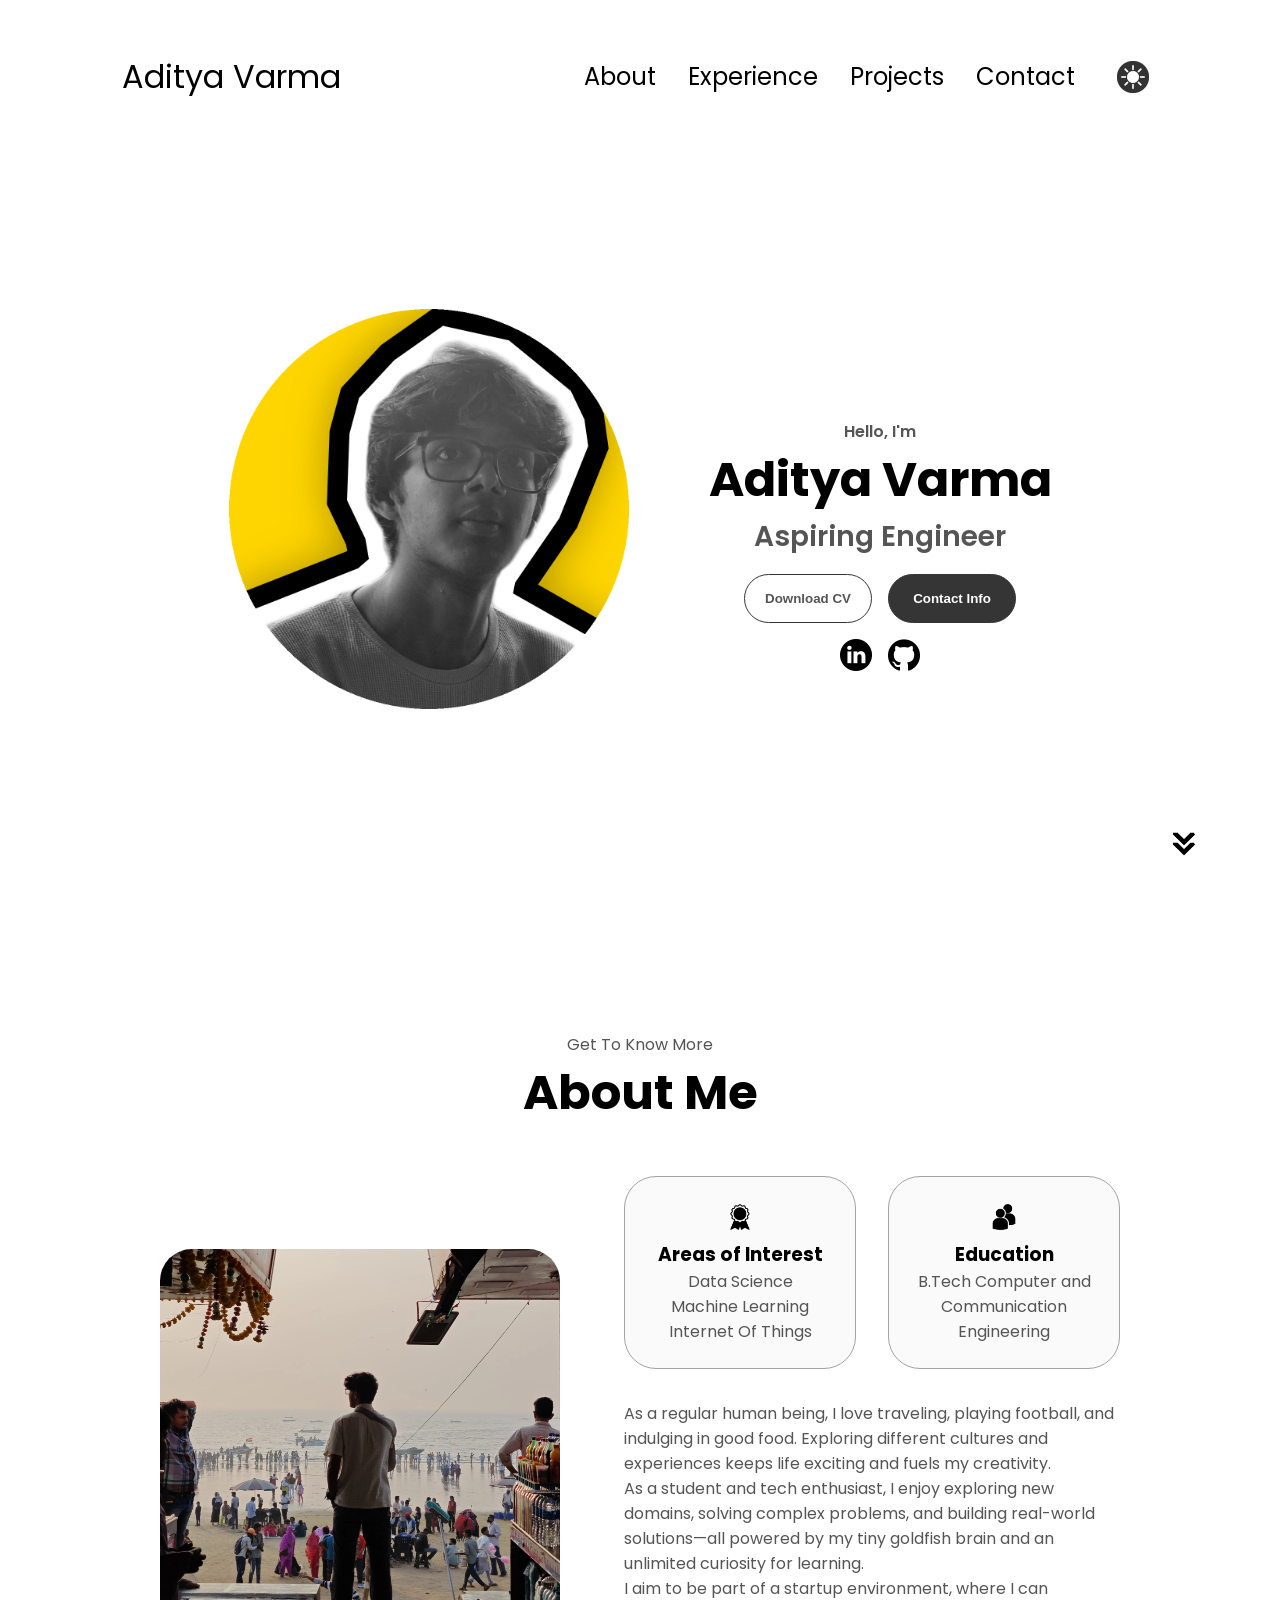
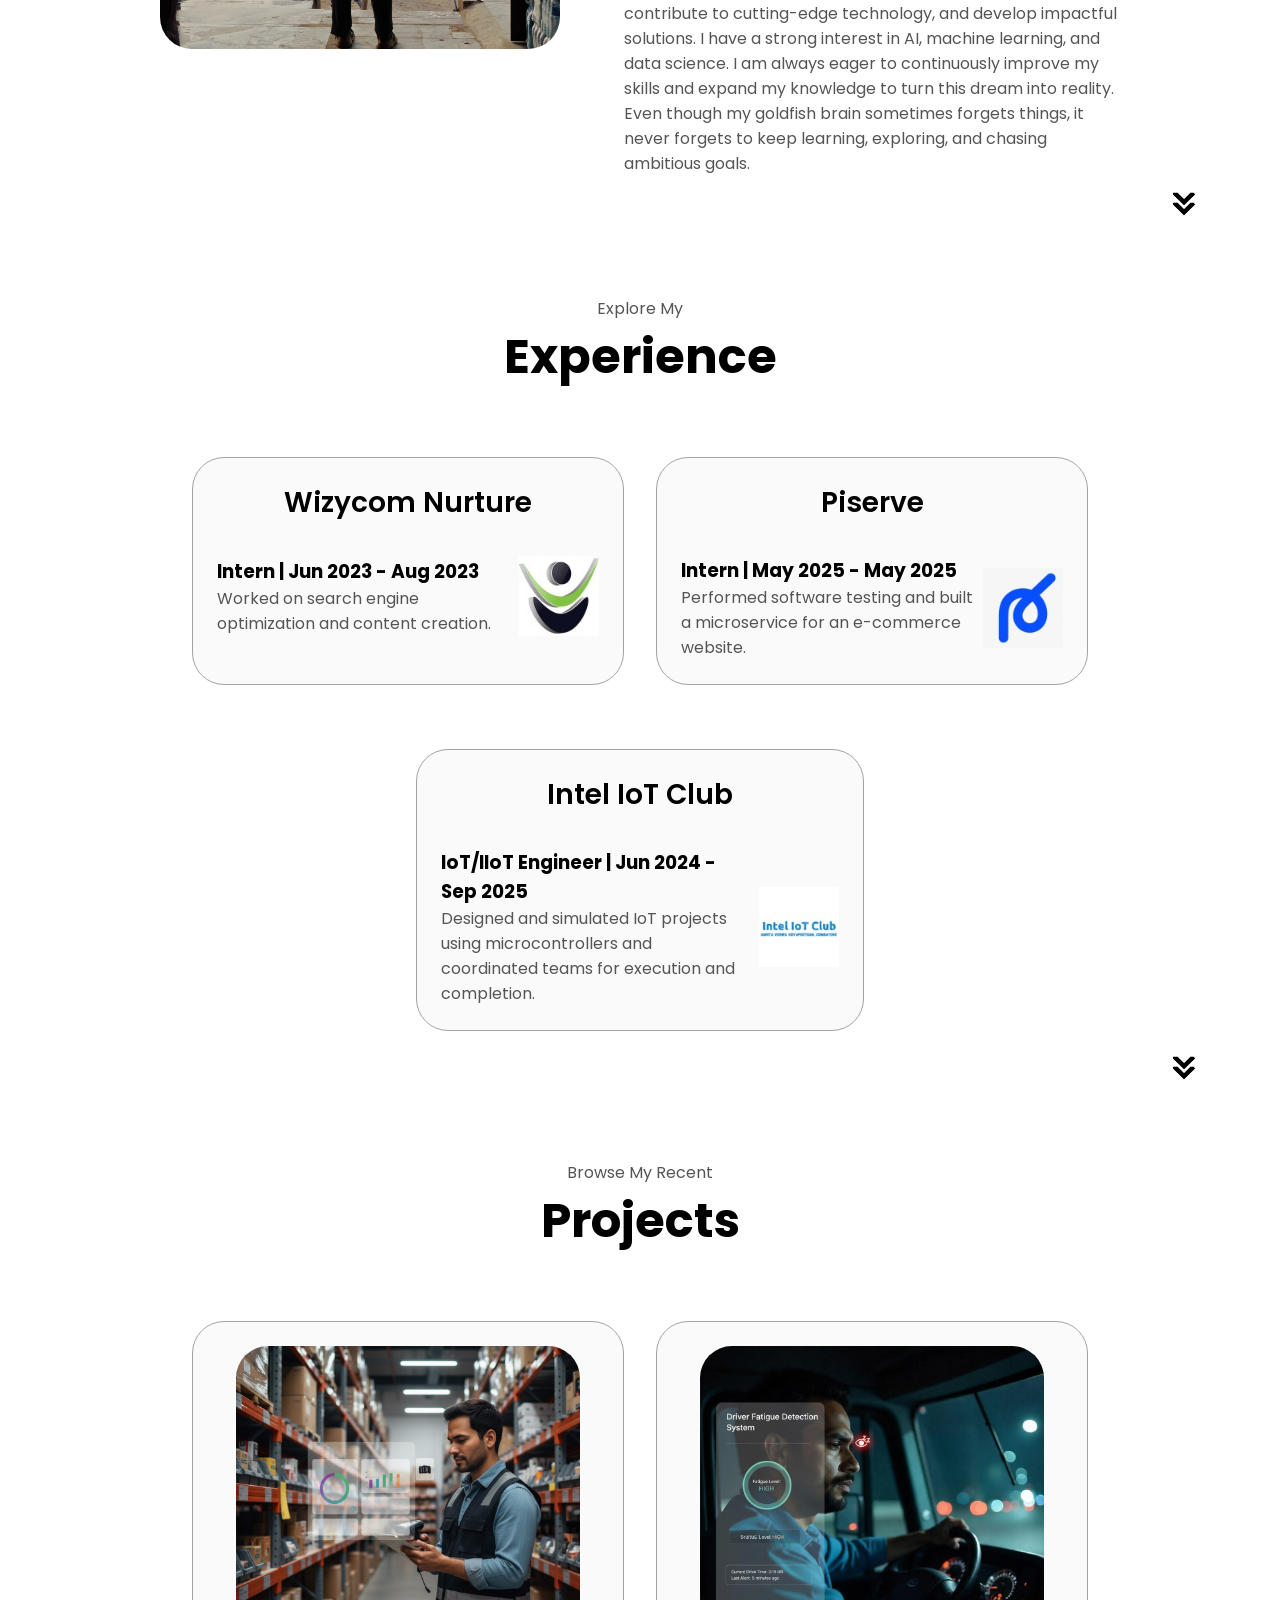
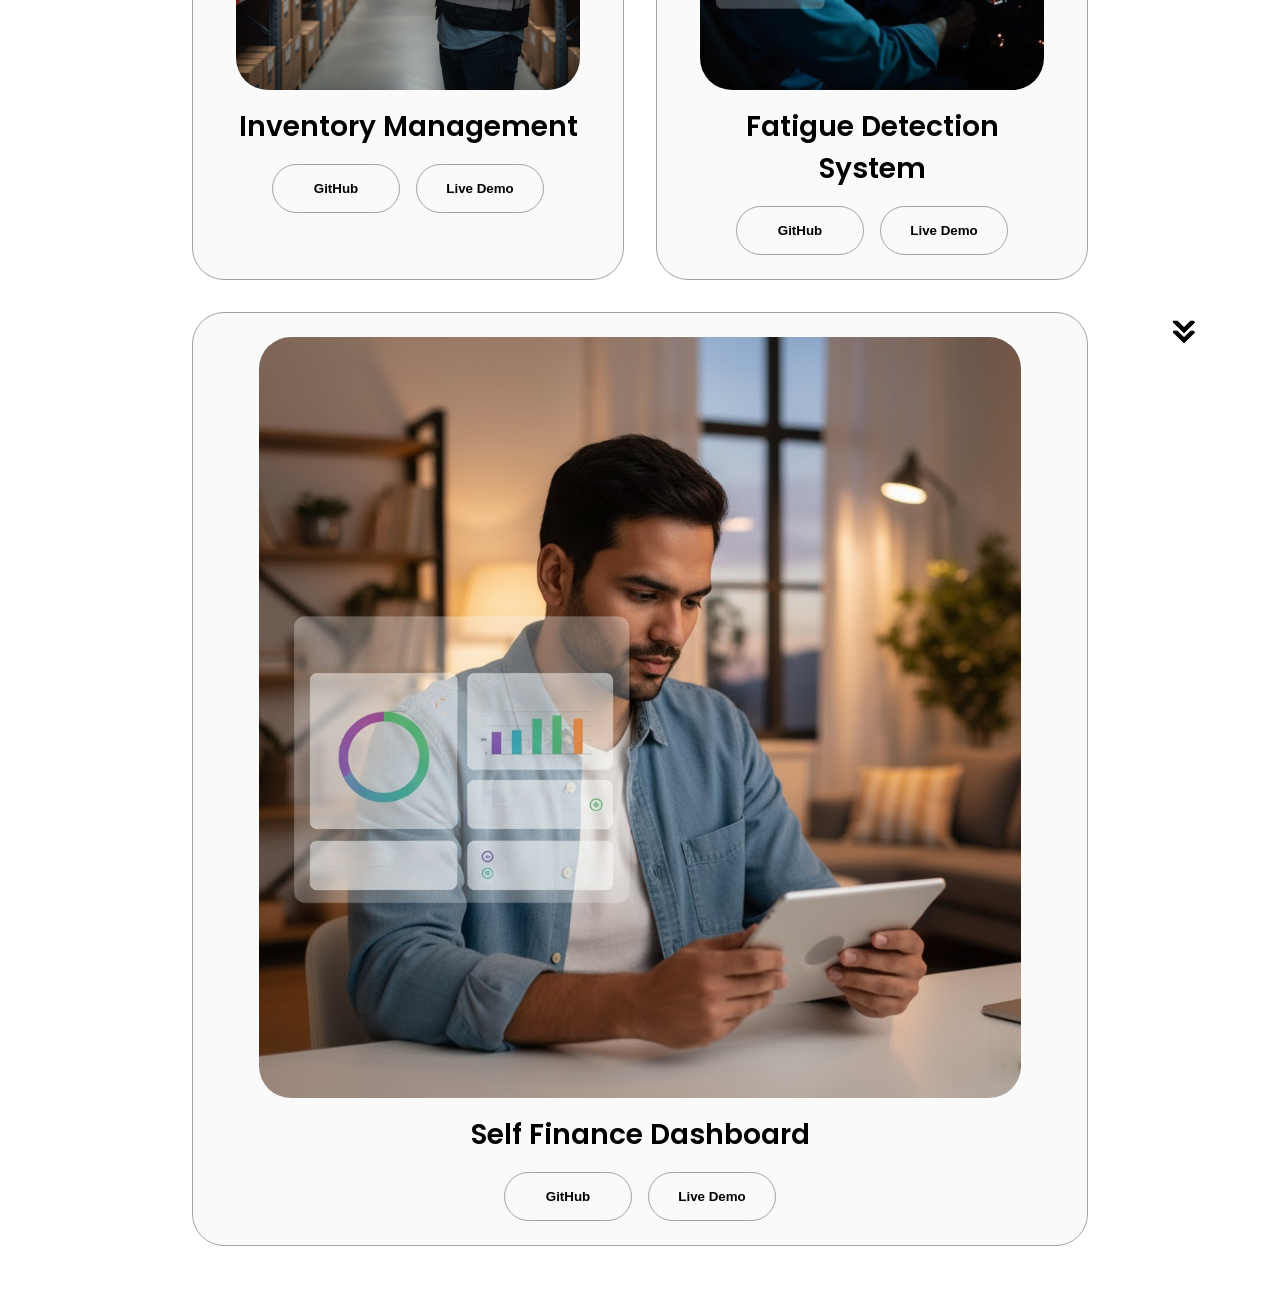
==== index.html @ 3d272b8d "update" ====
<!DOCTYPE html>
<html lang="en">
<head>
    <meta charset="UTF-8">
    <meta name="viewport" content="width=device-width, initial-scale=1.0">
    <title>Aditya Varma - Portfolio</title>  
    <link rel="stylesheet" href="style.css" />
    <link rel="stylesheet" href="mediaqueries.css" />
    <link rel="icon" type="image/png" href="./assets/icon_final_1.png">
</head>
<body>
    <nav id="desktop-nav">
        <div class="logo">Aditya Varma</div>
        <div>
            <ul class="nav-links">
                <li><a href="#about">About</a></li>
                <li><a href="#experience">Experience</a></li>
                <li><a href="#projects">Projects</a></li>
                <li><a href="#contact">Contact</a></li>
                <li><img id="modeToggle" class="icon color-icon" src="./assets/theme_light.png" src-light="./assets/theme_light.png" src-dark="./assets/theme_dark.png" alt="Color theme icon"></li>
            </ul>
        </div>
    </nav>
    <nav id="hamburger-nav">
        <div class="logo">Aditya Varma</div>
        <div class="hamburger-menu">
            <div class="hamburger-icon" onclick="toggleMenu()">
                <span></span>
                <span></span>
                <span></span>
            </div>
            <div class="menu-links">
                <li><a href="#about" onclick="toggleMenu()">About</a></li>
                <li><a href="#experience" onclick="toggleMenu()">Experience</a></li>
                <li><a href="#projects" onclick="toggleMenu()">Projects</a></li>
                <li><a href="#contact" onclick="toggleMenu()">Contact</a></li>
                <li><img id="modeToggle2" class="icon color-icon" src="./assets/theme_light.png" src-light="./assets/theme_light.png" src-dark="./assets/theme_dark.png" alt="Color theme icon"></li>
            </div>
        </div>
    </nav>
    <section id="profile">
        <div class="section__pic-container">
            <img src="./assets/profile-pic-1.png" alt="Aditya Varma profile picture">
        </div>
        <div class="section__text">
            <p class="section_text_p1">Hello, I'm</p>
            <h1 class="title">Aditya Varma</h1>
            <p class="section_text_p2">Aspiring Engineer</p>
            <div class="btn-container">
                <button class="btn btn-color-2" onclick="window.open('./assets/Aditya_Varma_Resume.pdf')">Download CV</button>
                <button class="btn btn-color-1" onclick="location.href='./#contact'">Contact Info</button>
            </div>
            <div id="socials-container">
                <img src="./assets/linkedin.png" src-light="./assets/linkedin_light.png" src-dark="./assets/linkedin_dark.png" alt="My LinkedIn Profile" class="icon linkedin-icon" onclick="location.href='https://www.linkedin.com/in/aditya-varma-52a6b7271/'">
                <img src="./assets/github.png" src-light="./assets/github_light.png" src-dark="./assets/github_dark.png" alt="My GitHub Profile" class="icon github-icon" onclick="location.href='https://github.com/justvarma'">
            </div>
        </div>
        <img src="./assets/arrow.png" src-light="./assets/arrow_light.png" src-dark="./assets/arrow_dark.png" alt="Arrow icon" class="icon arrow" onclick="location.href='./#about'">
    </section>
    <section id="about">
        <p class="section_text_p1">Get To Know More</p>
        <h1 class="title">About Me</h1>
        <div class="section-container">
            <div class="section__pic-container">
                <img src="./assets/about-pic-1.jpg" alt="Profile picture" class="about-pic">
            </div>
            <div class="about-details-container">
                <div class="about-containers">
                    <div class="details-container">
                        <img src="./assets/experience.png" src-light="./assets/experience_light.png" src-dark="./assets/experience_dark.png" alt="Experience icon" class="icon">
                        <h3>Areas of Interest</h3>
                        <p>Data Science<br />Machine Learning<br />Internet Of Things</p>
                    </div>
                    <div class="details-container">
                        <img src="./assets/education.png"  src-light="./assets/education_light.png" src-dark="./assets/education_dark.png" alt="Education icon" class="icon">
                        <h3>Education</h3>
                        <p>B.Tech Computer and <br />Communication Engineering</p>
                    </div>
                </div>
                <div class="text-container">
                    <p>As a regular human being, I love traveling, playing football, and indulging in good food. Exploring different cultures and experiences keeps life exciting and fuels my creativity. <br />

                        As a student and tech enthusiast, I enjoy exploring new domains, solving complex problems, and building real-world solutions—all powered by my tiny goldfish brain and an unlimited curiosity for learning.  <br />
                        
                        I aim to be part of a startup environment, where I can contribute to cutting-edge technology, and develop impactful solutions. I have a strong interest in AI, machine learning, and data science. I am always eager to continuously improve my skills and expand my knowledge to turn this dream into reality. <br />
                        
                        Even though my goldfish brain sometimes forgets things, it never forgets to keep learning, exploring, and chasing ambitious goals.</p>
                </div>
            </div>
        </div>
        <img src="./assets/arrow.png" src-light="./assets/arrow_light.png" src-dark="./assets/arrow_dark.png" alt="Arrow icon" class="icon arrow" onclick="location.href='./#experience'">
    </section>
    <section id="experience">
    <p class="section_text_p1">Explore My</p>
    <h1 class="title">Experience</h1>

        <div class="experience-details-container">
        <div class="about-containers" style="display: flex; justify-content: space-between; gap: 2rem; flex-wrap: wrap;">

            <!-- LEFT: Wizycom Nurture -->
            <div class="details-container" style="width: 45%; min-width: 300px;">
                <h2 class="experience-sub-title">Wizycom Nurture</h2>
                <div class="article-container">
                    <article style="display: flex; justify-content: space-between; align-items: center;">
                        <div>
                            <h3>Intern | Jun 2023 - Aug 2023</h3>
                            <p>Worked on search engine optimization and content creation.</p>
                        </div>
                        <img src="./assets/Wizycom_Nurture_logo.png" alt="Wizycom Logo" style="width: 80px; height: 80px;">
                    </article>
                </div>
            </div>

            <!-- RIGHT: Piserve -->
            <div class="details-container" style="width: 45%; min-width: 300px;">
                <h2 class="experience-sub-title">Piserve</h2>
                <div class="article-container">
                    <article style="display: flex; justify-content: space-between; align-items: center;">
                        <div>
                            <h3>Intern | May 2025 - May 2025</h3>
                            <p>Performed software testing and built a microservice for an e-commerce website.</p>
                        </div>
                        <img src="./assets/Piserve_logo.png" alt="Piserve Logo" style="width: 80px; height: 80px;">
                    </article>
                </div>
            </div>

        </div>

            <!-- CENTER BELOW: Intel IoT Club -->
            <div class="about-containers" style="width: 50%; min-width: 320px; margin: 2rem auto 0;">
            <div class="details-container">
                <h2 class="experience-sub-title">Intel IoT Club</h2>
                <div class="article-container">
                    <article style="display: flex; justify-content: space-between; align-items: center;">
                        <div>
                            <h3>IoT/IIoT Engineer | Jun 2024 - Sep 2025</h3>
                            <p>Designed and simulated IoT projects using microcontrollers and coordinated teams for execution and completion.</p>
                        </div>
                        <img src="./assets/intel_iot_club_logo.png" alt="Intel IoT Club Logo" style="width: 80px; height: 80px;">
                    </article>
                </div>
            </div>
        </div>    
        <img src="./assets/arrow.png" src-light="./assets/arrow_light.png" src-dark="./assets/arrow_dark.png" alt="Arrow icon" class="icon arrow" onclick="location.href='./#projects'">
    </section>
    <section id="projects">
        <p class="section_text_p1">Browse My Recent</p>
        <h1 class="title">Projects</h1>
        <div class="experience-details-container">
            <div class="about-containers">
                <div class="details-container color-container">
                <div class="article-container">
                    <img src="./assets/project-1.jpeg" alt="Project 1" class="project-img">
                </div>
                <h2 class="experience-sub-title project-title">Inventory Management</h2>
                <div class="btn-container">
                    <button class="btn btn-color-2 project-btn github-btn" onclick="location.href='https://github.com/justvarma/Inventory_managment'">
                        GitHub
                    </button>
                    <button class="btn btn-color-2 project-btn" onclick="location.href='https://github.com/justvarma'">
                        Live Demo
                    </button>
                </div>
                </div>
                <div class="details-container color-container">
                <div class="article-container">
                    <img src="./assets/project-2.jpeg" alt="Project 2" class="project-img">
                </div>
                <h2 class="experience-sub-title project-title">Fatigue Detection System</h2>
                <div class="btn-container">
                    <button class="btn btn-color-2 project-btn github-btn" onclick="location.href='https://github.com/justvarma/Fatigue_Detection'">
                        GitHub
                    </button>
                    <button class="btn btn-color-2 project-btn" onclick="location.href='https://github.com/justvarma'">
                        Live Demo
                    </button>
                </div>
                </div>
                <div class="details-container color-container">
                <div class="article-container">
                    <img src="./assets/file_compression.png" alt="Project 3" class="project-img">
                </div>
                <h2 class="experience-sub-title project-title">Self Finance Dashboard</h2>
                <div class="btn-container">
                    <button class="btn btn-color-2 project-btn github-btn" onclick="location.href='https://github.com/justvarma/Inventory_managment'">
                        GitHub
                    </button>

                    <button class="btn btn-color-2 project-btn" onclick="location.href='https://github.com/justvarma'">
                        Live Demo
                    </button>
                </div>
            </div>
        </div>
        </div>
        <img src="./assets/arrow.png" src-light="./assets/arrow_light.png" src-dark="./assets/arrow_dark.png" alt="Arrow icon" class="icon arrow" onclick="location.href='./#contact'">
    </section>
    <section id="contact">
        <p class="section_text_p1">Get in Touch</p>
        <h1 class="title">Contact Me</h1>
        <div class="contact-info-upper-container">
            <div class="contact-info-container">
                <img src="./assets/email.png" src-light="./assets/email_light.png"  src-dark="./assets/email_dark.png" alt="Email icon" class="icon contact-icon email-icon">
                <p><a href="mailto:simplyvarma@gmail.com">Email</a></p> 
            </div>
            <div class="contact-info-container">
                <img src="./assets/linkedin.png" src-light="./assets/linkedin_light.png" src-dark="./assets/linkedin_dark.png" alt="My LinkedIn Profile" class="icon linkedin-icon" onclick="location.href='https://www.linkedin.com/in/aditya-varma-52a6b7271/'">
                <p><a href="https://www.linkedin.com/in/aditya-varma-52a6b7271/">LinkedIn</a></p> 
            </div>
        </div>
    </section>
    <footer>
        <nav>
            <div class="nav-links-container">
                <ul class="nav-links">
                    <li><a href="#about">About</a></li>
                    <li><a href="#experience">Experience</a></li>
                    <li><a href="#projects">Projects</a></li>
                    <li><a href="#contact">Contact</a></li>
                </ul>
            </div>
        </nav>
        <p>Copyright &#169; 2025 Aditya Varma. All Rights Reserved.</p>
    </footer>
    <script src="script.js"></script>
</body>
</html>
---- style.css ----
/* GENERAL */

@import url('https://fonts.googleapis.com/css2?family=Poppins:wght@300;400;500;600&display=swap');

* {
    user-select: none;
}
/*Default Light Mode */
:root {
    --primary-color: white;
    --primary-color-2: rgb(250, 250, 250);
    --primary-color-3: rgb(181, 181, 181);
    --background-color: rgb(255, 255, 255);
    --secondary-color: black;
    --secondary-color-2: rgb(85, 85, 85);
    --button-background: rgb(53, 53, 53);
    --button-text-hover: grey;
    --button-border: rgb(53, 53, 53) 0.1rem solid;
    --button-border-2: rgb(255, 255, 255) 0.1rem solid;
    --container-border: rgb(163, 163, 163);
}

/*Dark Mode */
[theme="dark"] {
    --primary-color: black;
    --primary-color-2: rgb(39, 39, 39);
    --primary-color-3: rgb(74, 74, 74);
    --background-color: rgb(33, 33, 33);
    --secondary-color: white;
    --secondary-color-2: rgb(170, 170, 170);
    --button-background: rgb(202, 202, 202);
    --button-text-hover: lightgrey;
    --button-border: rgb(202, 202, 202) 0.1rem solid;
    --button-border-2: rgb(0, 0, 0) 0.1rem solid;
    --container-border: rgb(92, 92, 92);
}

* {
    margin: 0;
    padding: 0;
}

h3 {
    color: var(--secondary-color);
}

body{
    font-family: "Poppins", sans-serif;
    background-color: var(--background-color);
}

html{
    scroll-behavior: smooth;
}

p {
    color: var(--secondary-color-2);
}

/* TRANSITION */

a, .btn {
    transition: all 300ms ease;
}

/* DESKTOP NAV */

nav, .nav-links {
    display: flex;
    align-items: center;
}

nav {
    justify-content: space-around;
    height: 17vh;
}

.nav-links {
    gap: 2rem;
    list-style: none;
    font-size: 1.5rem;
}

nav li:last-child {
    width: max-content;
    display: flex;
    margin: auto;
    padding: 10px;
}

a {
    color: var(--secondary-color);
    text-decoration: none;
    text-decoration-color: var(--primary-color);
}

a:hover {
    text-decoration: underline;
    text-underline-offset: 1rem;
    text-decoration-color: var(--secondary-color);
}

nav a:hover {
    color: var(--secondary-color);
    text-decoration-color: var(--secondary-color);
}

.logo {
    font-size: 2rem;
    color: var(--secondary-color);
}

.logo:hover {
    cursor: default;
}

/* HAMBURGER MENU */

#hamburger-nav {
    display: none;
}

.hamburger-menu {
    position: relative;
    display: inline-block;
}

.hamburger-icon {
    display: flex;
    flex-direction: column;
    justify-content: space-between;
    height: 24px;
    width: 30px;
    cursor: pointer;
    position: relative;
}

.hamburger-icon span {
    width: 100%;
    height: 2px;
    background-color: var(--secondary-color);
    transition: all 0.3 ease-in-out;
}

.menu-links {
    position: absolute;
    top: 100%;
    right: 0;
    background-color: var(--primary-color);
    width: fit-content;
    max-height: 0;
    overflow: hidden;
    transition: all 0.3 ease-in-out;
    z-index: 10;
}

.menu-links a {
    display: block;
    padding: 10px;
    text-align: center;
    font-size: 1.5rem;
    color: var(--secondary-color);
    text-decoration: none;
    transition: all 0.3 ease-in-out;
}

.menu-links li {
    list-style: none;
}

.menu-links.open {
    max-height: 300px;
}

.hamburger-icon.open span:first-child {
    transform: rotate(45deg) translate(10px, 5px);
}

.hamburger-icon.open span:nth-child(2) {
    opacity: 0;
}

.hamburger-icon.open span:last-child {
    transform: rotate(-45deg) translate(10px, -5px);
}

.hamburger-icon span:first-child {
    transform: none;
}

.hamburger-icon span:first-child {
    opacity: 1;
}

.hamburger-icon span:first-child {
    transform: none;
}

/* SECTIONS */

section {
    padding-top: 4vh;
    height: 96vh;
    margin: 0 10rem;
    box-sizing: border-box;
    min-height: fit-content;
}

.section-container {
    display: flex;
}

/* PROFILE SECTION */

#profile {
    display: flex;
    justify-content: center;
    gap: 5rem;
    height: 80vh;
    position: relative;
}

.section__pic-container {
    display: flex;
    height: 400px;
    width: 400px;
    margin: auto 0;
    position: relative;
    z-index: 5;
}

.section__text {
    align-self: center;
    text-align: center;
}

.section__text p {
    font-weight: 600;
}

.section_text_p1 {
    text-align: center;
}

.section_text_p2 {
    font-size: 1.75rem;
    margin-bottom: 1rem;
}

.title {
    color: var(--secondary-color);
    font-size: 3rem;
    text-align: center;
}

#socials-container {
    display: flex;
    justify-content: center;
    margin-top: 1rem;
    gap: 1rem;
}

/* ICONS */
 
.icon {
    cursor: pointer;
    height: 2rem;
}


/* BUTTONS */

.btn-container {
    display: flex;
    justify-content: center;
    gap: 1rem;
}

.btn {
    font-weight: 600;
    transition: all 300ms ease;
    padding: 1rem;
    width: 8rem;
    border-radius: 2rem;
}

.btn-color-1, .btn-color-2 {
    border: var(--button-border);
    color: var(--secondary-color-2);
}

.btn-color-1:hover, .btn-color-2:hover {
    cursor: pointer;
}

.btn-color-1, .btn-color-2:hover {
    background: var(--button-background);
    color: var(--primary-color);
}

.btn-color-1:hover {
    background: var(--secondary-color);
}

.btn-color-2 {
    background: none;
}

.btn-color-2:hover {
    border: var(--button-border);
    background: var(--secondary-color);
}

.btn-container {
    gap: 1rem;
}

/* ABOUT SECTION */

#about {
    position: relative;
}

.about-containers {
    gap:2rem;
    margin-bottom: 2rem;
    margin-top: 2rem;
}

.about-details-container {
    justify-content: center;
    flex-direction: column;
}

.about-containers, .about-details-container {
    display: flex;
}

.about-pic {
    border-radius: 2rem;
}

.arrow {
    position: absolute;
    right: -5rem;
    bottom: 2.5rem;
}

.details-container {
    padding: 1.5rem;
    flex: 1;
    background: var(--primary-color-2);
    border-radius: 2rem;
    border: var(--button-border);
    border-color: var(--container-border);
    text-align: center;
}

.section-container {
    gap: 4rem;
    height: 80%;
}

.section__pic-container {
    height: 400px;
    width: 400px;
    margin: 7.5rem 0;
}

/* EXPERIENCE SECTION */
 
#experience {
    position: relative;
}

.experience-sub-title {
    color: var(--secondary-color);
    font-weight: 600;
    font-size: 1.75rem;
    margin-bottom: 2rem;
}

.experience-details-container {
    display: flex;
    justify-content: center;
    flex-direction: column;
    padding: 2rem;
}

.article-container {
    display: flex;
    text-align: initial;
    flex-wrap: wrap;
    flex-direction: row;
    gap: 2rem;
    justify-content: space-around;
}

article {
    display: flex;
    min-width: 10rem;
    justify-content: left;
    gap: 0.5rem;

}

article .icon {
    cursor: default;
}

/* PROJECTS SECTION */

#projects {
    position: relative;
}

.color-container {
    border-color: var(--container-border);
    background: var(--primary-color-2);
}

.project-img {
    border-radius: 2rem;
    width: 90%;
    height: 90%;
}

.project-title {
    margin: 1rem;
    color: var(--secondary-color);
}

.project-btn {
    color: var(--secondary-color);
    border-color: var(--container-border);
}

/* CONTACT */

#contact {
    display: flex;
    justify-content: center;
    flex-direction: column;
    height: 70vh;
}

.contact-info-upper-container {
    display: flex;
    justify-content: center;
    border-radius: 2rem;
    border: var(--button-border);
    border-color: var(--container-border);
    background: var(--background-color);
    margin: 2rem auto;
    padding: 0.5rem;
}

.contact-info-container {
    display: flex;
    align-items: center;
    justify-content: center;
    gap: 0.5rem;
    margin: 1rem;
}

.contact-info-container p {
    font-size: larger;
}

.contact-icon {
    cursor: default;
}

.email-icon {
    height: 2.5rem;
}

/* FOOTER SECTION */
footer {
    height: 26vh;
    margin: 0 1rem;
}

footer p {
    text-align: center;
}
---- mediaqueries.css ----
@media screen and (max-width: 1400px) {
    #profile {
        height: 83vh;
        margin-bottom: 6rem;
    }
    .about-containers {
        flex-wrap: wrap;
    }
}

@media screen and (max-width: 1200px) {
    #desktop-nav {
        display: none;
    }
    #hamburger-nav {
        display: flex;
    }
    #experience, .experience-details-container {
        margin-top: 2rem;
    }
    #profile, .section-container{
        display: block;
    }
    .arrow {
        display: none;
    }
    section, .section-container {
        height: fit-content;
    }
    section {
        margin: 0 5%;
    }
    .section__pic-container {
        width: 275px;
        height: 275px;
        margin: 0 auto 2rem;
    }
    .about-containers {
        margin-top: 0;
    }   
}

@media screen and (max-width: 600px) {
    #contact, footer {
        height: 40vh;
    }
    #profile {
        height: 83vh;
        margin-bottom: 0;
    }
    article {
        font-size: 1rem;    
    }
    footer nav {
        height: fit-content;
        margin-bottom: 2rem;
    }
    .about-containers, .contact-info-upper-container, .btn-container {
        flex-wrap: wrap;
    }
    .contact-info-container {
        margin: 0;
    }
    .contact-info-container p, .nav-links li a{
        font-size: 1rem;
    }
    .experience-sub-title {
        font-size: 1.25rem;
    }
    .logo {
        font-size: 1.5rem;
    }
    .nav-links {
        flex-direction: column;
        gap: 0.5rem;
        text-align: center;
    }
    .section__pic-container {
        width: auto;
        height: 46vw;
        justify-content: center;
    }
    .section_text_p2 {
        font-size: 1.25rem;
    }
    .title {
        font-size: 2rem;
    }
    .text-container {
        text-align: justify;
    }
}
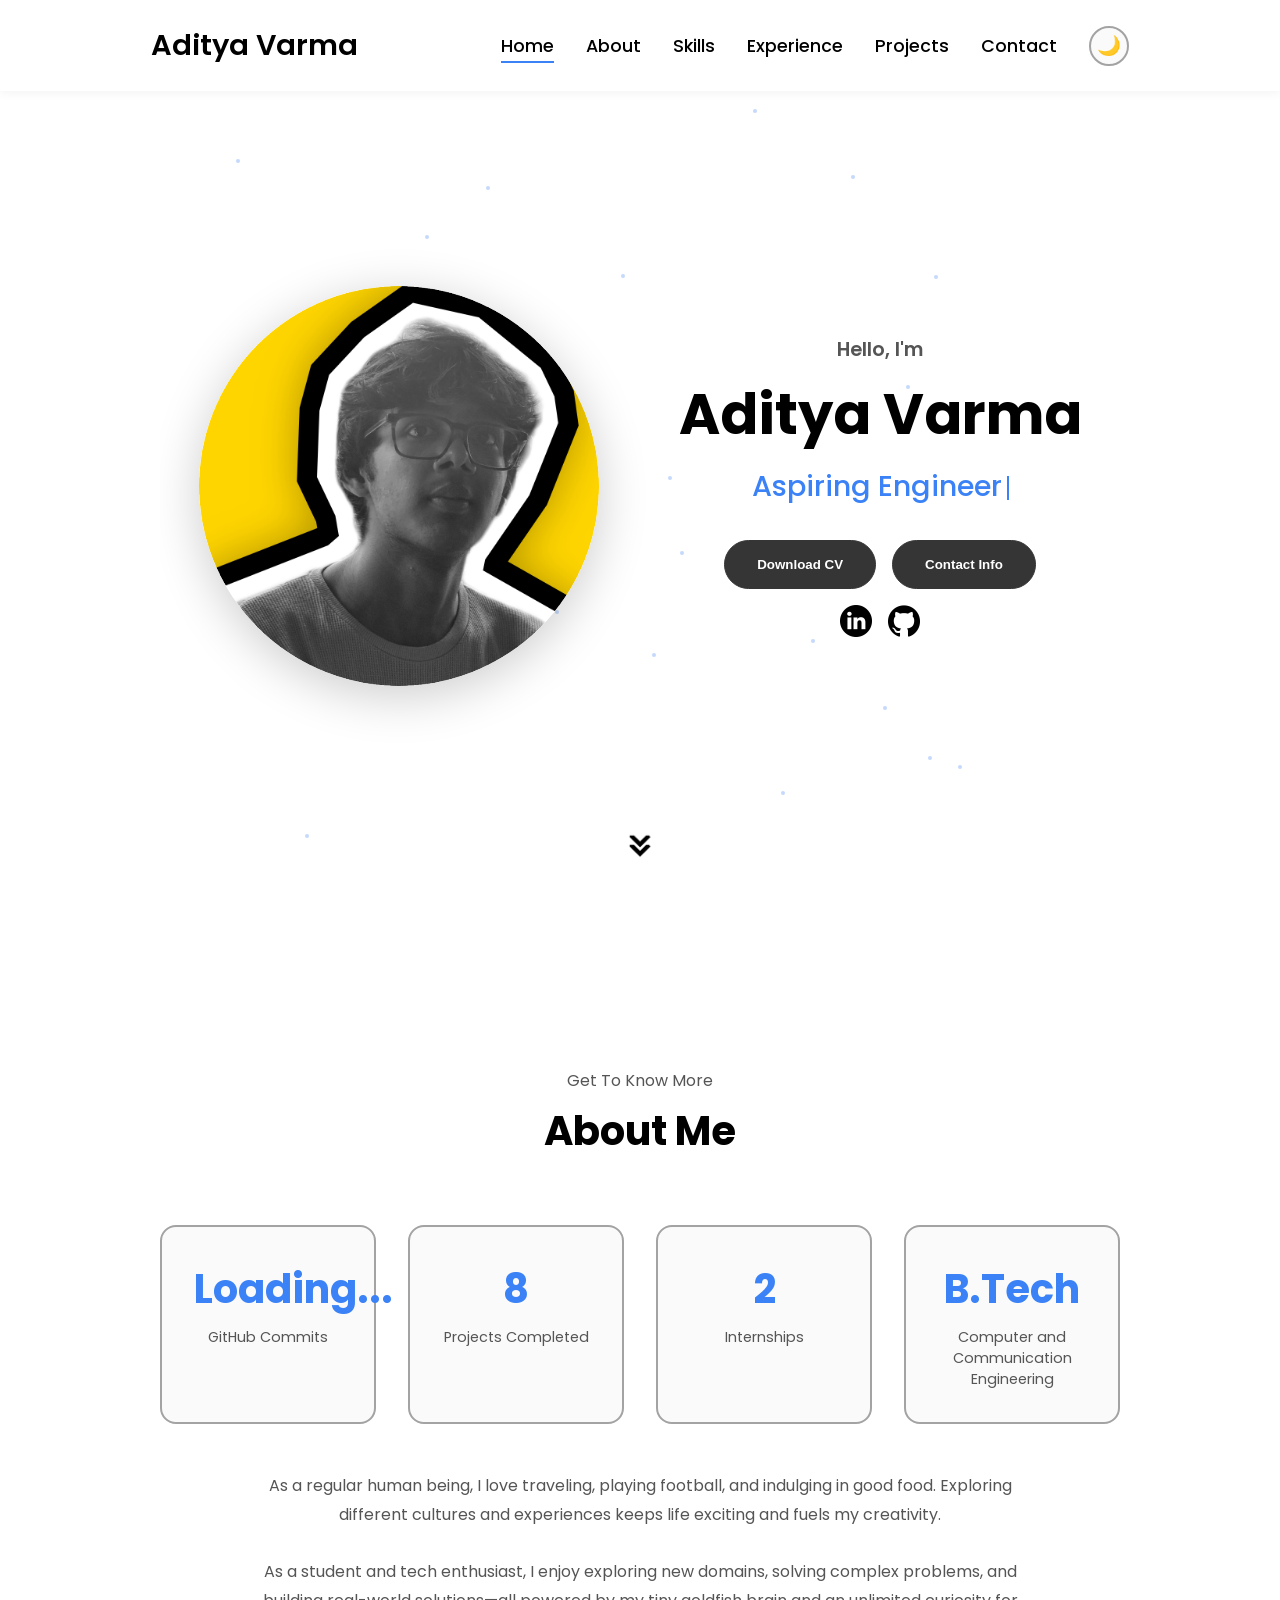
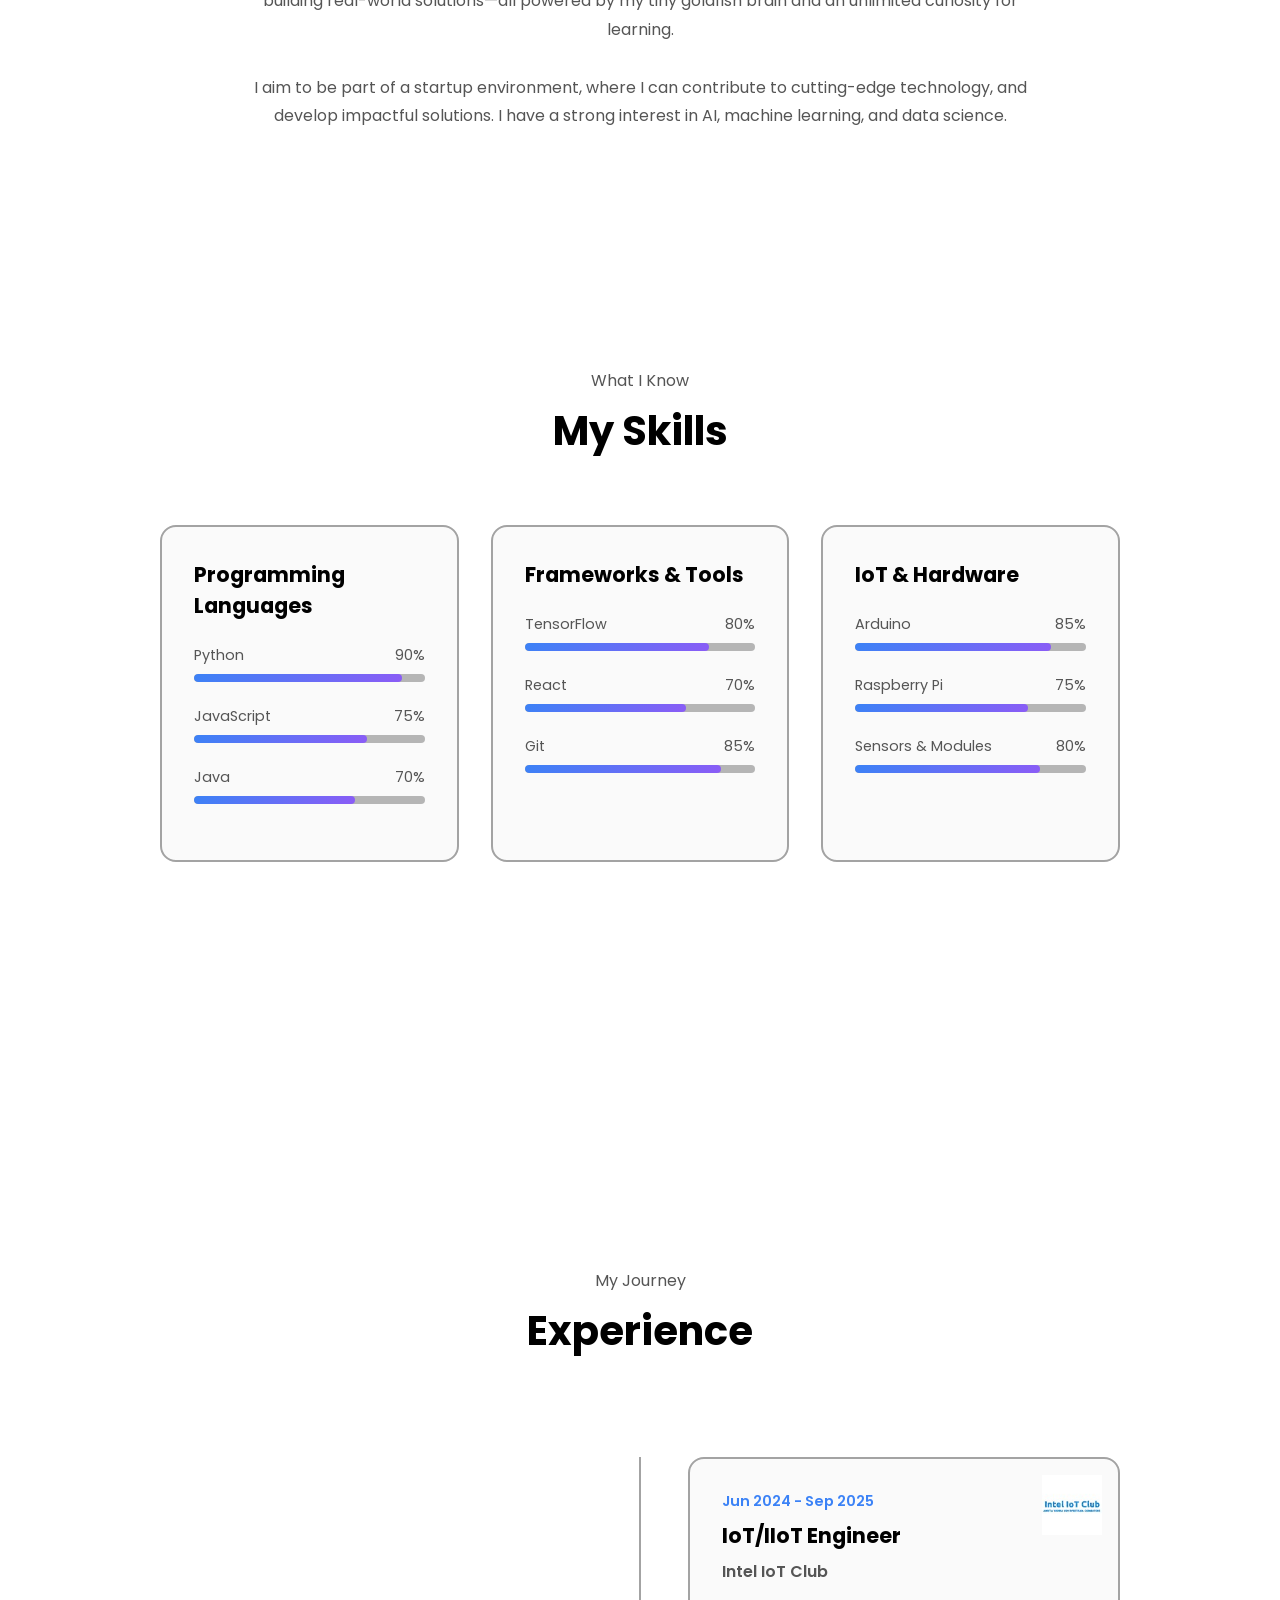
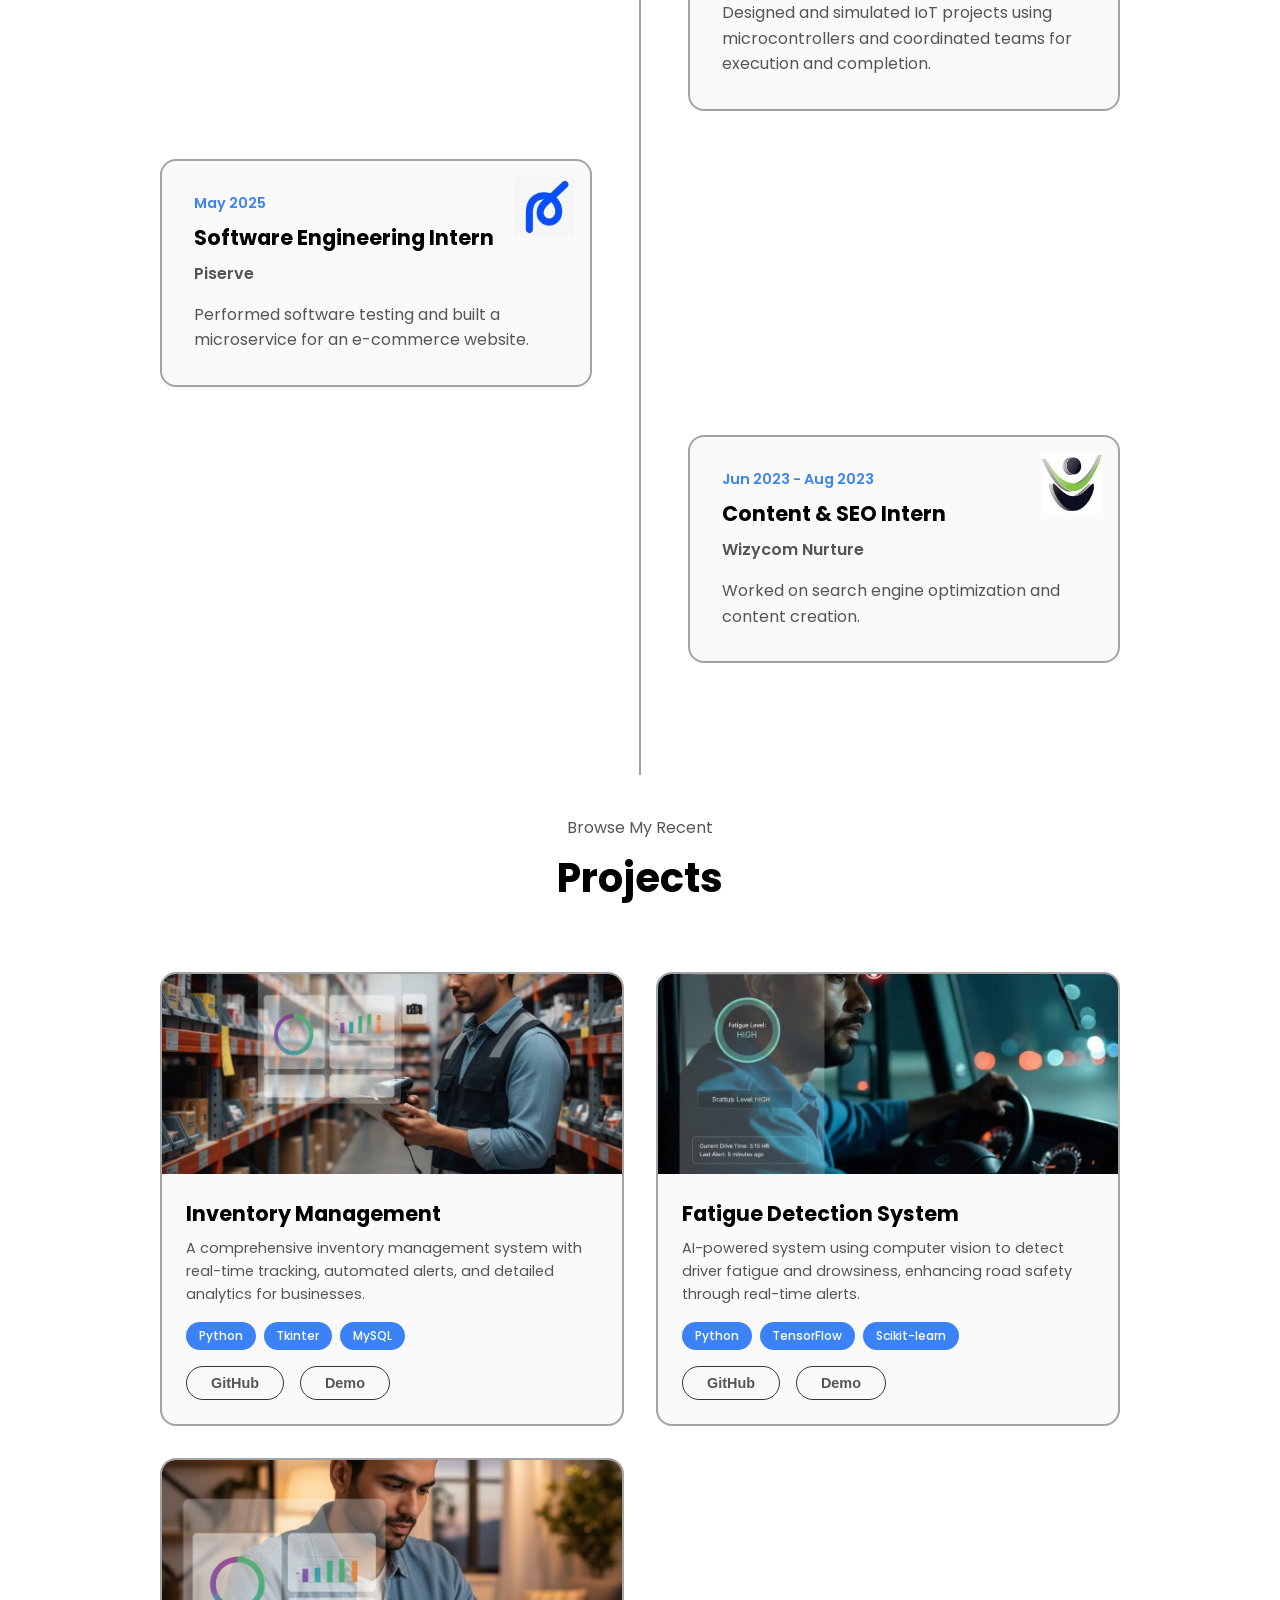
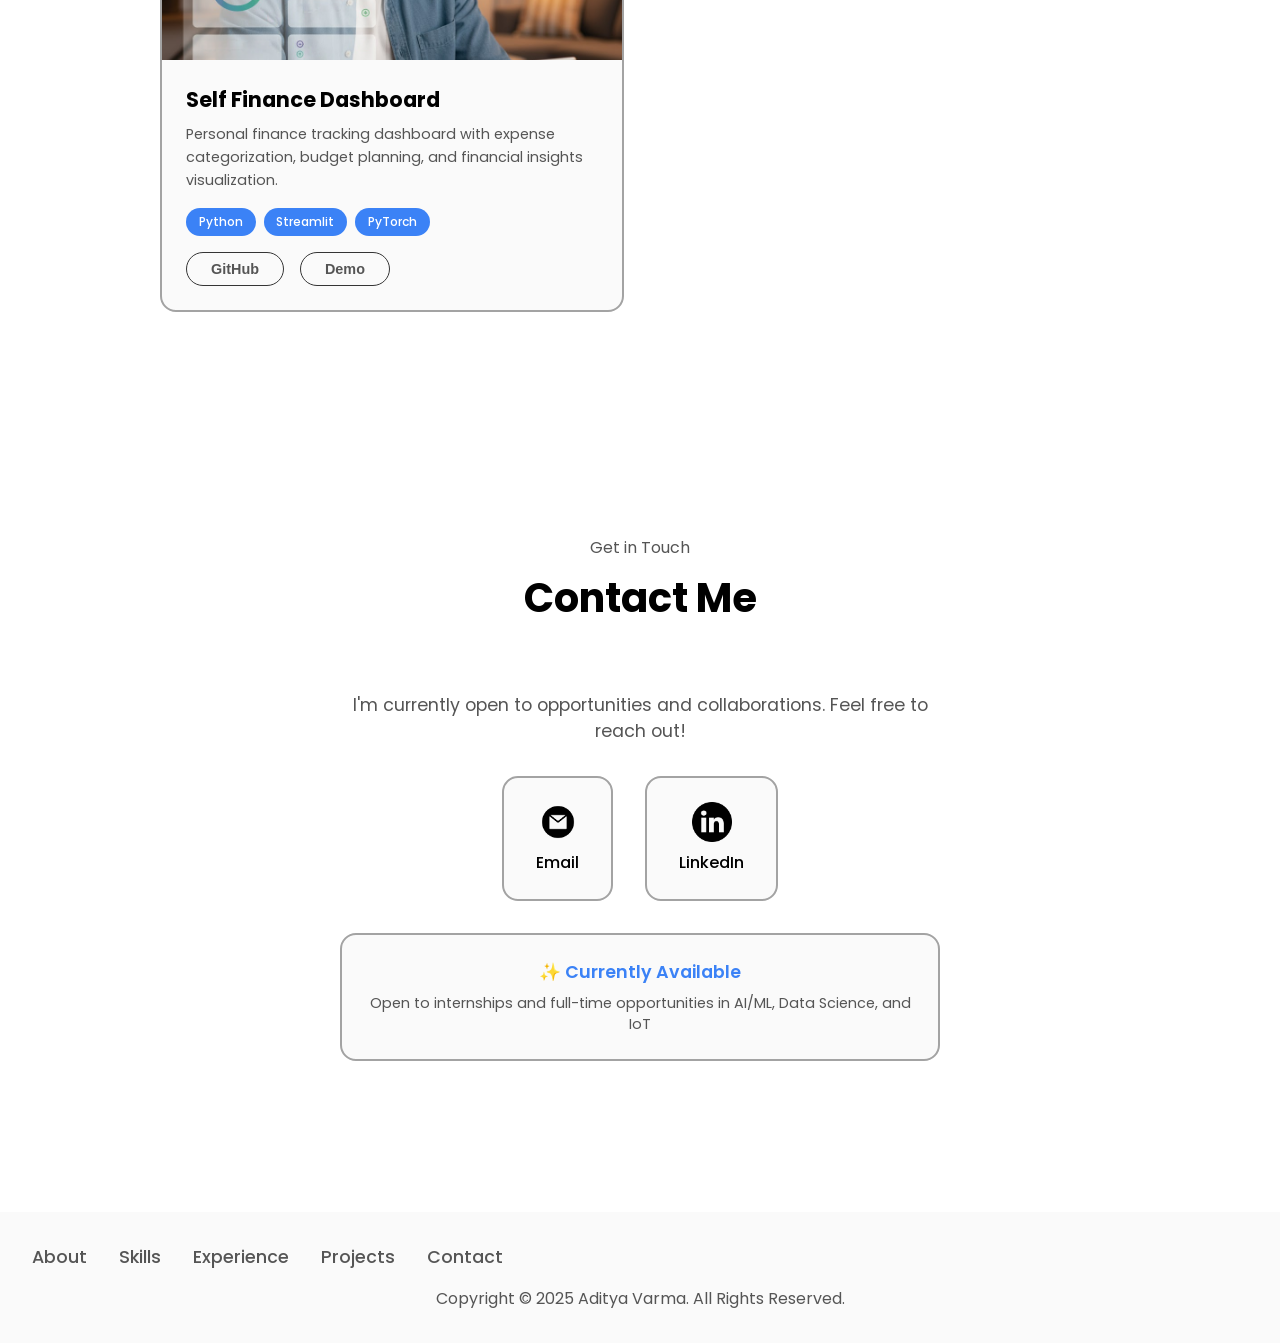
==== commit b2f055d7: "update" ====
--- a/index.html
+++ b/index.html
@@ -6,21 +6,26 @@
     <title>Aditya Varma - Portfolio</title>  
     <link rel="stylesheet" href="style.css" />
     <link rel="stylesheet" href="mediaqueries.css" />
-    <link rel="icon" type="image/png" href="./assets/icon_final_1.png">
+    <link rel="icon" type="image/png" href="./assets/icon_final_2.png">
 </head>
 <body>
+    <div class="progress-bar" id="progressBar"></div>
+
     <nav id="desktop-nav">
         <div class="logo">Aditya Varma</div>
         <div>
             <ul class="nav-links">
-                <li><a href="#about">About</a></li>
-                <li><a href="#experience">Experience</a></li>
-                <li><a href="#projects">Projects</a></li>
-                <li><a href="#contact">Contact</a></li>
-                <li><img id="modeToggle" class="icon color-icon" src="./assets/theme_light.png" src-light="./assets/theme_light.png" src-dark="./assets/theme_dark.png" alt="Color theme icon"></li>
+                <li><a href="#profile" class="nav-link">Home</a></li>
+                <li><a href="#about" class="nav-link">About</a></li>
+                <li><a href="#skills" class="nav-link">Skills</a></li>
+                <li><a href="#experience" class="nav-link">Experience</a></li>
+                <li><a href="#projects" class="nav-link">Projects</a></li>
+                <li><a href="#contact" class="nav-link">Contact</a></li>
+                <li><div class="theme-toggle" id="modeToggle">🌙</div></li>
             </ul>
         </div>
     </nav>
+
     <nav id="hamburger-nav">
         <div class="logo">Aditya Varma</div>
         <div class="hamburger-menu">
@@ -30,24 +35,30 @@
                 <span></span>
             </div>
             <div class="menu-links">
+                <li><a href="#profile" onclick="toggleMenu()">Home</a></li>
                 <li><a href="#about" onclick="toggleMenu()">About</a></li>
+                <li><a href="#skills" onclick="toggleMenu()">Skills</a></li>
                 <li><a href="#experience" onclick="toggleMenu()">Experience</a></li>
                 <li><a href="#projects" onclick="toggleMenu()">Projects</a></li>
                 <li><a href="#contact" onclick="toggleMenu()">Contact</a></li>
-                <li><img id="modeToggle2" class="icon color-icon" src="./assets/theme_light.png" src-light="./assets/theme_light.png" src-dark="./assets/theme_dark.png" alt="Color theme icon"></li>
+                <li><div class="theme-toggle" id="modeToggle2">🌙</div></li>
             </div>
         </div>
     </nav>
+
     <section id="profile">
+        <div class="particles" id="particles"></div>
         <div class="section__pic-container">
             <img src="./assets/profile-pic-1.png" alt="Aditya Varma profile picture">
         </div>
         <div class="section__text">
             <p class="section_text_p1">Hello, I'm</p>
             <h1 class="title">Aditya Varma</h1>
-            <p class="section_text_p2">Aspiring Engineer</p>
+            <div class="typing-text">
+                <span id="typingText"></span><span class="cursor"></span>
+            </div>
             <div class="btn-container">
-                <button class="btn btn-color-2" onclick="window.open('./assets/Aditya_Varma_Resume.pdf')">Download CV</button>
+                <button class="btn btn-color-1" onclick="window.open('./assets/Aditya_Varma_Resume.pdf')">Download CV</button>
                 <button class="btn btn-color-1" onclick="location.href='./#contact'">Contact Info</button>
             </div>
             <div id="socials-container">
@@ -55,166 +66,288 @@
                 <img src="./assets/github.png" src-light="./assets/github_light.png" src-dark="./assets/github_dark.png" alt="My GitHub Profile" class="icon github-icon" onclick="location.href='https://github.com/justvarma'">
             </div>
         </div>
-        <img src="./assets/arrow.png" src-light="./assets/arrow_light.png" src-dark="./assets/arrow_dark.png" alt="Arrow icon" class="icon arrow" onclick="location.href='./#about'">
-    </section>
+        <div class="scroll-indicator">
+            <img src="./assets/arrow.png" src-light="./assets/arrow_light.png" src-dark="./assets/arrow_dark.png" alt="Arrow icon" class="icon arrow">
+        </div>
+    </section>
+
     <section id="about">
-        <p class="section_text_p1">Get To Know More</p>
-        <h1 class="title">About Me</h1>
-        <div class="section-container">
-            <div class="section__pic-container">
-                <img src="./assets/about-pic-1.jpg" alt="Profile picture" class="about-pic">
-            </div>
-            <div class="about-details-container">
-                <div class="about-containers">
-                    <div class="details-container">
-                        <img src="./assets/experience.png" src-light="./assets/experience_light.png" src-dark="./assets/experience_dark.png" alt="Experience icon" class="icon">
-                        <h3>Areas of Interest</h3>
-                        <p>Data Science<br />Machine Learning<br />Internet Of Things</p>
-                    </div>
-                    <div class="details-container">
-                        <img src="./assets/education.png"  src-light="./assets/education_light.png" src-dark="./assets/education_dark.png" alt="Education icon" class="icon">
-                        <h3>Education</h3>
-                        <p>B.Tech Computer and <br />Communication Engineering</p>
-                    </div>
-                </div>
-                <div class="text-container">
-                    <p>As a regular human being, I love traveling, playing football, and indulging in good food. Exploring different cultures and experiences keeps life exciting and fuels my creativity. <br />
-
-                        As a student and tech enthusiast, I enjoy exploring new domains, solving complex problems, and building real-world solutions—all powered by my tiny goldfish brain and an unlimited curiosity for learning.  <br />
-                        
-                        I aim to be part of a startup environment, where I can contribute to cutting-edge technology, and develop impactful solutions. I have a strong interest in AI, machine learning, and data science. I am always eager to continuously improve my skills and expand my knowledge to turn this dream into reality. <br />
-                        
-                        Even though my goldfish brain sometimes forgets things, it never forgets to keep learning, exploring, and chasing ambitious goals.</p>
-                </div>
-            </div>
-        </div>
-        <img src="./assets/arrow.png" src-light="./assets/arrow_light.png" src-dark="./assets/arrow_dark.png" alt="Arrow icon" class="icon arrow" onclick="location.href='./#experience'">
-    </section>
+        <div class="section-title">
+            <p class="section_text_p1">Get To Know More</p>
+            <h1 class="title">About Me</h1>
+        </div>
+        
+        <div class="stats-container">
+            <div class="stat-card">
+                <div class="stat-number" id="githubCommits">Loading...</div>
+                <div class="stat-label">GitHub Commits</div>
+            </div>
+            <div class="stat-card">
+                <div class="stat-number">10+</div>
+                <div class="stat-label">Projects Completed</div>
+            </div>
+            <div class="stat-card">
+                <div class="stat-number">3</div>
+                <div class="stat-label">Internships</div>
+            </div>
+            <div class="stat-card">
+                <div class="stat-number">B.Tech</div>
+                <div class="stat-label">Computer and Communication Engineering</div>
+            </div>
+        </div>
+
+        <div class="about-text">
+            <p>As a regular human being, I love traveling, playing football, and indulging in good food. Exploring different cultures and experiences keeps life exciting and fuels my creativity.</p>
+            <br>
+            <p>As a student and tech enthusiast, I enjoy exploring new domains, solving complex problems, and building real-world solutions—all powered by my tiny goldfish brain and an unlimited curiosity for learning.</p>
+            <br>
+            <p>I aim to be part of a startup environment, where I can contribute to cutting-edge technology, and develop impactful solutions. I have a strong interest in AI, machine learning, and data science.</p>
+        </div>
+    </section>
+
+    <section id="skills">
+        <div class="section-title">
+            <p class="section_text_p1">What I Know</p>
+            <h1 class="title">My Skills</h1>
+        </div>
+        
+        <div class="skills-container">
+            <div class="skill-category">
+                <h3>Programming Languages</h3>
+                <div class="skill-item">
+                    <div class="skill-name">
+                        <span>Python</span>
+                        <span>90%</span>
+                    </div>
+                    <div class="skill-bar">
+                        <div class="skill-progress" data-progress="90"></div>
+                    </div>
+                </div>
+                <div class="skill-item">
+                    <div class="skill-name">
+                        <span>JavaScript</span>
+                        <span>75%</span>
+                    </div>
+                    <div class="skill-bar">
+                        <div class="skill-progress" data-progress="75"></div>
+                    </div>
+                </div>
+                <div class="skill-item">
+                    <div class="skill-name">
+                        <span>Java</span>
+                        <span>70%</span>
+                    </div>
+                    <div class="skill-bar">
+                        <div class="skill-progress" data-progress="70"></div>
+                    </div>
+                </div>
+            </div>
+
+            <div class="skill-category">
+                <h3>Frameworks & Tools</h3>
+                <div class="skill-item">
+                    <div class="skill-name">
+                        <span>TensorFlow</span>
+                        <span>80%</span>
+                    </div>
+                    <div class="skill-bar">
+                        <div class="skill-progress" data-progress="80"></div>
+                    </div>
+                </div>
+                <div class="skill-item">
+                    <div class="skill-name">
+                        <span>React</span>
+                        <span>70%</span>
+                    </div>
+                    <div class="skill-bar">
+                        <div class="skill-progress" data-progress="70"></div>
+                    </div>
+                </div>
+                <div class="skill-item">
+                    <div class="skill-name">
+                        <span>Git</span>
+                        <span>85%</span>
+                    </div>
+                    <div class="skill-bar">
+                        <div class="skill-progress" data-progress="85"></div>
+                    </div>
+                </div>
+            </div>
+
+            <div class="skill-category">
+                <h3>IoT & Hardware</h3>
+                <div class="skill-item">
+                    <div class="skill-name">
+                        <span>Arduino</span>
+                        <span>85%</span>
+                    </div>
+                    <div class="skill-bar">
+                        <div class="skill-progress" data-progress="85"></div>
+                    </div>
+                </div>
+                <div class="skill-item">
+                    <div class="skill-name">
+                        <span>Raspberry Pi</span>
+                        <span>75%</span>
+                    </div>
+                    <div class="skill-bar">
+                        <div class="skill-progress" data-progress="75"></div>
+                    </div>
+                </div>
+                <div class="skill-item">
+                    <div class="skill-name">
+                        <span>Sensors & Modules</span>
+                        <span>80%</span>
+                    </div>
+                    <div class="skill-bar">
+                        <div class="skill-progress" data-progress="80"></div>
+                    </div>
+                </div>
+            </div>
+        </div>
+    </section>
+
     <section id="experience">
-    <p class="section_text_p1">Explore My</p>
-    <h1 class="title">Experience</h1>
-
-        <div class="experience-details-container">
-        <div class="about-containers" style="display: flex; justify-content: space-between; gap: 2rem; flex-wrap: wrap;">
-
-            <!-- LEFT: Wizycom Nurture -->
-            <div class="details-container" style="width: 45%; min-width: 300px;">
-                <h2 class="experience-sub-title">Wizycom Nurture</h2>
-                <div class="article-container">
-                    <article style="display: flex; justify-content: space-between; align-items: center;">
-                        <div>
-                            <h3>Intern | Jun 2023 - Aug 2023</h3>
-                            <p>Worked on search engine optimization and content creation.</p>
-                        </div>
-                        <img src="./assets/Wizycom_Nurture_logo.png" alt="Wizycom Logo" style="width: 80px; height: 80px;">
-                    </article>
-                </div>
-            </div>
-
-            <!-- RIGHT: Piserve -->
-            <div class="details-container" style="width: 45%; min-width: 300px;">
-                <h2 class="experience-sub-title">Piserve</h2>
-                <div class="article-container">
-                    <article style="display: flex; justify-content: space-between; align-items: center;">
-                        <div>
-                            <h3>Intern | May 2025 - May 2025</h3>
-                            <p>Performed software testing and built a microservice for an e-commerce website.</p>
-                        </div>
-                        <img src="./assets/Piserve_logo.png" alt="Piserve Logo" style="width: 80px; height: 80px;">
-                    </article>
-                </div>
-            </div>
-
-        </div>
-
-            <!-- CENTER BELOW: Intel IoT Club -->
-            <div class="about-containers" style="width: 50%; min-width: 320px; margin: 2rem auto 0;">
-            <div class="details-container">
-                <h2 class="experience-sub-title">Intel IoT Club</h2>
-                <div class="article-container">
-                    <article style="display: flex; justify-content: space-between; align-items: center;">
-                        <div>
-                            <h3>IoT/IIoT Engineer | Jun 2024 - Sep 2025</h3>
-                            <p>Designed and simulated IoT projects using microcontrollers and coordinated teams for execution and completion.</p>
-                        </div>
-                        <img src="./assets/intel_iot_club_logo.png" alt="Intel IoT Club Logo" style="width: 80px; height: 80px;">
-                    </article>
-                </div>
-            </div>
-        </div>    
-        <img src="./assets/arrow.png" src-light="./assets/arrow_light.png" src-dark="./assets/arrow_dark.png" alt="Arrow icon" class="icon arrow" onclick="location.href='./#projects'">
-    </section>
+        <div class="section-title">
+            <p class="section_text_p1">My Journey</p>
+            <h1 class="title">Experience</h1>
+        </div>
+        
+        <div class="timeline">
+            <div class="timeline-item">
+                <div class="timeline-content">
+                    <div class="timeline-date">Jun 2024 - Sep 2025</div>
+                    <h3 class="timeline-title">IoT/IIoT Engineer</h3>
+                    <p class="timeline-company">Intel IoT Club</p>
+                    <p class="timeline-description">Designed and simulated IoT projects using microcontrollers and coordinated teams for execution and completion.</p>
+                    <img src="./assets/intel_iot_club_logo.png" alt="Intel IoT Club Logo" class="timeline-logo">
+                </div>
+            </div>
+
+            <div class="timeline-item">
+                <div class="timeline-content">
+                    <div class="timeline-date">May 2025</div>
+                    <h3 class="timeline-title">Software Engineering Intern</h3>
+                    <p class="timeline-company">Piserve</p>
+                    <p class="timeline-description">Performed software testing and built a microservice for an e-commerce website.</p>
+                    <img src="./assets/Piserve_logo.png" alt="Piserve Logo" class="timeline-logo">
+                </div>
+            </div>
+
+            <div class="timeline-item">
+                <div class="timeline-content">
+                    <div class="timeline-date">Jun 2023 - Aug 2023</div>
+                    <h3 class="timeline-title">Content & SEO Intern</h3>
+                    <p class="timeline-company">Wizycom Nurture</p>
+                    <p class="timeline-description">Worked on search engine optimization and content creation.</p>
+                    <img src="./assets/Wizycom_Nurture_logo.png" alt="Wizycom Logo" class="timeline-logo">
+                </div>
+            </div>
+        </div>
+    </section>
+
     <section id="projects">
-        <p class="section_text_p1">Browse My Recent</p>
-        <h1 class="title">Projects</h1>
-        <div class="experience-details-container">
-            <div class="about-containers">
-                <div class="details-container color-container">
-                <div class="article-container">
-                    <img src="./assets/project-1.jpeg" alt="Project 1" class="project-img">
-                </div>
-                <h2 class="experience-sub-title project-title">Inventory Management</h2>
-                <div class="btn-container">
-                    <button class="btn btn-color-2 project-btn github-btn" onclick="location.href='https://github.com/justvarma/Inventory_managment'">
-                        GitHub
-                    </button>
-                    <button class="btn btn-color-2 project-btn" onclick="location.href='https://github.com/justvarma'">
-                        Live Demo
-                    </button>
-                </div>
-                </div>
-                <div class="details-container color-container">
-                <div class="article-container">
-                    <img src="./assets/project-2.jpeg" alt="Project 2" class="project-img">
-                </div>
-                <h2 class="experience-sub-title project-title">Fatigue Detection System</h2>
-                <div class="btn-container">
-                    <button class="btn btn-color-2 project-btn github-btn" onclick="location.href='https://github.com/justvarma/Fatigue_Detection'">
-                        GitHub
-                    </button>
-                    <button class="btn btn-color-2 project-btn" onclick="location.href='https://github.com/justvarma'">
-                        Live Demo
-                    </button>
-                </div>
-                </div>
-                <div class="details-container color-container">
-                <div class="article-container">
-                    <img src="./assets/file_compression.png" alt="Project 3" class="project-img">
-                </div>
-                <h2 class="experience-sub-title project-title">Self Finance Dashboard</h2>
-                <div class="btn-container">
-                    <button class="btn btn-color-2 project-btn github-btn" onclick="location.href='https://github.com/justvarma/Inventory_managment'">
-                        GitHub
-                    </button>
-
-                    <button class="btn btn-color-2 project-btn" onclick="location.href='https://github.com/justvarma'">
-                        Live Demo
-                    </button>
-                </div>
-            </div>
-        </div>
-        </div>
-        <img src="./assets/arrow.png" src-light="./assets/arrow_light.png" src-dark="./assets/arrow_dark.png" alt="Arrow icon" class="icon arrow" onclick="location.href='./#contact'">
-    </section>
+        <div class="section-title">
+            <p class="section_text_p1">Browse My Recent</p>
+            <h1 class="title">Projects</h1>
+        </div>
+        
+        <div class="projects-grid">
+            <div class="project-card">
+                <div class="project-image-container">
+                    <img class="project-img" src="./assets/project-1.jpeg" alt="Inventory Management">
+                </div>
+                <div class="project-content">
+                    <h3 class="project-title">Inventory Management</h3>
+                    <p class="project-description">A comprehensive inventory management system with real-time tracking, automated alerts, and detailed analytics for businesses.</p>
+                    <div class="project-tags">
+                        <span class="tag">Python</span>
+                        <span class="tag">Tkinter</span>
+                        <span class="tag">MySQL</span>
+                    </div>
+                    <div class="project-links">
+                        <button class="btn btn-color-2 project-btn" onclick="location.href='https://github.com/justvarma/Inventory_managment'">GitHub</button>
+                        <button class="btn btn-color-2 project-btn" onclick="location.href='https://github.com/justvarma'">Demo</button>
+                    </div>
+                </div>
+            </div>
+
+            <div class="project-card">
+                <div class="project-image-container">
+                    <img class="project-img" src="./assets/project-2.jpeg" alt="Fatigue Detection">
+                </div>
+                <div class="project-content">
+                    <h3 class="project-title">Fatigue Detection System</h3>
+                    <p class="project-description">AI-powered system using computer vision to detect driver fatigue and drowsiness, enhancing road safety through real-time alerts.</p>
+                    <div class="project-tags">
+                        <span class="tag">Python</span>
+                        <span class="tag">TensorFlow</span>
+                        <span class="tag">Scikit-learn</span>
+                    </div>
+                    <div class="project-links">
+                        <button class="btn btn-color-2 project-btn" onclick="location.href='https://github.com/justvarma/Fatigue_Detection'">GitHub</button>
+                        <button class="btn btn-color-2 project-btn" onclick="location.href='https://github.com/justvarma'">Demo</button>
+                    </div>
+                </div>
+            </div>
+
+            <div class="project-card">
+                <div class="project-image-container">
+                    <img class="project-img" src="./assets/project-3.png" alt="Finance Dashboard">
+                </div>
+                <div class="project-content">
+                    <h3 class="project-title">Self Finance Dashboard</h3>
+                    <p class="project-description">Personal finance tracking dashboard with expense categorization, budget planning, and financial insights visualization.</p>
+                    <div class="project-tags">
+                        <span class="tag">Python</span>
+                        <span class="tag">Streamlit</span>
+                        <span class="tag">PyTorch</span>
+                    </div>
+                    <div class="project-links">
+                        <button class="btn btn-color-2 project-btn" onclick="location.href='https://github.com/justvarma/Inventory_managment'">GitHub</button>
+                        <button class="btn btn-color-2 project-btn" onclick="location.href='https://github.com/justvarma'">Demo</button>
+                    </div>
+                </div>
+            </div>
+        </div>
+    </section>
+
     <section id="contact">
-        <p class="section_text_p1">Get in Touch</p>
-        <h1 class="title">Contact Me</h1>
-        <div class="contact-info-upper-container">
-            <div class="contact-info-container">
-                <img src="./assets/email.png" src-light="./assets/email_light.png"  src-dark="./assets/email_dark.png" alt="Email icon" class="icon contact-icon email-icon">
-                <p><a href="mailto:simplyvarma@gmail.com">Email</a></p> 
-            </div>
-            <div class="contact-info-container">
-                <img src="./assets/linkedin.png" src-light="./assets/linkedin_light.png" src-dark="./assets/linkedin_dark.png" alt="My LinkedIn Profile" class="icon linkedin-icon" onclick="location.href='https://www.linkedin.com/in/aditya-varma-52a6b7271/'">
-                <p><a href="https://www.linkedin.com/in/aditya-varma-52a6b7271/">LinkedIn</a></p> 
-            </div>
-        </div>
-    </section>
+        <div class="section-title">
+            <p class="section_text_p1">Get in Touch</p>
+            <h1 class="title">Contact Me</h1>
+        </div>
+        
+        <div class="contact-container">
+            <p class="contact-intro">
+                I'm currently open to opportunities and collaborations. Feel free to reach out!
+            </p>
+            
+            <div class="contact-info-upper-container">
+                <div class="contact-info-container">
+                    <img src="./assets/email.png" src-light="./assets/email_light.png" src-dark="./assets/email_dark.png" alt="Email icon" class="icon contact-icon email-icon">
+                    <p><a href="mailto:simplyvarma@gmail.com">Email</a></p>
+                </div>
+                
+                <div class="contact-info-container">
+                    <img src="./assets/linkedin.png" src-light="./assets/linkedin_light.png" src-dark="./assets/linkedin_dark.png" alt="LinkedIn icon" class="icon contact-icon linkedin-icon">
+                    <p><a href="https://www.linkedin.com/in/aditya-varma-52a6b7271/" target="_blank">LinkedIn</a></p>
+                </div>
+            </div>
+            
+            <div class="availability-status">
+                <p class="status-badge">✨ Currently Available</p>
+                <p class="status-text">Open to internships and full-time opportunities in AI/ML, Data Science, and IoT</p>
+            </div>
+        </div>
+    </section>
+
     <footer>
         <nav>
             <div class="nav-links-container">
                 <ul class="nav-links">
                     <li><a href="#about">About</a></li>
+                    <li><a href="#skills">Skills</a></li>
                     <li><a href="#experience">Experience</a></li>
                     <li><a href="#projects">Projects</a></li>
                     <li><a href="#contact">Contact</a></li>
@@ -223,6 +356,7 @@
         </nav>
         <p>Copyright &#169; 2025 Aditya Varma. All Rights Reserved.</p>
     </footer>
+
     <script src="script.js"></script>
 </body>
 </html>
--- a/style.css
+++ b/style.css
@@ -1,10 +1,13 @@
 /* GENERAL */
 
-@import url('https://fonts.googleapis.com/css2?family=Poppins:wght@300;400;500;600&display=swap');
+@import url('https://fonts.googleapis.com/css2?family=Poppins:wght@300;400;500;600;700&display=swap');
 
 * {
-    user-select: none;
-}
+    margin: 0;
+    padding: 0;
+    box-sizing: border-box;
+}
+
 /*Default Light Mode */
 :root {
     --primary-color: white;
@@ -18,6 +21,8 @@
     --button-border: rgb(53, 53, 53) 0.1rem solid;
     --button-border-2: rgb(255, 255, 255) 0.1rem solid;
     --container-border: rgb(163, 163, 163);
+    --accent-color: #3b82f6;
+    --accent-gradient: linear-gradient(135deg, #3b82f6, #8b5cf6);
 }
 
 /*Dark Mode */
@@ -33,80 +38,139 @@
     --button-border: rgb(202, 202, 202) 0.1rem solid;
     --button-border-2: rgb(0, 0, 0) 0.1rem solid;
     --container-border: rgb(92, 92, 92);
-}
-
-* {
-    margin: 0;
-    padding: 0;
+    --accent-color: #60a5fa;
+}
+
+body {
+    font-family: "Poppins", sans-serif;
+    background-color: var(--background-color);
+    overflow-x: hidden;
+}
+
+html {
+    scroll-behavior: smooth;
 }
 
 h3 {
     color: var(--secondary-color);
 }
 
-body{
-    font-family: "Poppins", sans-serif;
-    background-color: var(--background-color);
-}
-
-html{
-    scroll-behavior: smooth;
-}
-
 p {
     color: var(--secondary-color-2);
 }
 
+/* WAVE TRANSITION FOR THEME TOGGLE */
+.theme-transition-overlay {
+    position: fixed;
+    top: 0;
+    left: 0;
+    width: 100%;
+    height: 100%;
+    pointer-events: none;
+    z-index: 9999;
+    overflow: hidden;
+}
+
+.theme-wave {
+    position: absolute;
+    border-radius: 50%;
+    background: var(--background-color);
+    transform: scale(0);
+    opacity: 0;
+}
+
+.theme-wave.active {
+    animation: waveExpand 0.8s cubic-bezier(0.4, 0, 0.2, 1) forwards;
+}
+
+@keyframes waveExpand {
+    0% {
+        transform: scale(0);
+        opacity: 1;
+    }
+    100% {
+        transform: scale(3);
+        opacity: 1;
+    }
+}
+
+/* PROGRESS BAR */
+.progress-bar {
+    position: fixed;
+    top: 0;
+    left: 0;
+    height: 4px;
+    background: var(--accent-gradient);
+    z-index: 1001;
+    width: 0;
+}
+
 /* TRANSITION */
-
 a, .btn {
     transition: all 300ms ease;
 }
 
 /* DESKTOP NAV */
-
 nav, .nav-links {
     display: flex;
     align-items: center;
 }
 
-nav {
+#desktop-nav {
+    position: fixed;
+    top: 0;
+    width: 100%;
     justify-content: space-around;
-    height: 17vh;
+    padding: 1.5rem 5rem;
+    background: rgba(255, 255, 255, 0.95);
+    backdrop-filter: blur(10px);
+    z-index: 1000;
+    box-shadow: 0 2px 10px rgba(0,0,0,0.05);
+}
+
+[theme="dark"] #desktop-nav {
+    background: rgba(33, 33, 33, 0.95);
 }
 
 .nav-links {
     gap: 2rem;
     list-style: none;
-    font-size: 1.5rem;
+    font-size: 1.1rem;
 }
 
 nav li:last-child {
     width: max-content;
     display: flex;
     margin: auto;
-    padding: 10px;
 }
 
 a {
     color: var(--secondary-color);
     text-decoration: none;
     text-decoration-color: var(--primary-color);
-}
-
-a:hover {
-    text-decoration: underline;
-    text-underline-offset: 1rem;
-    text-decoration-color: var(--secondary-color);
-}
-
-nav a:hover {
-    color: var(--secondary-color);
-    text-decoration-color: var(--secondary-color);
+    font-weight: 500;
+    position: relative;
+}
+
+.nav-link::after {
+    content: '';
+    position: absolute;
+    bottom: -5px;
+    left: 0;
+    width: 0;
+    height: 2px;
+    background: var(--accent-color);
+    transition: width 0.3s ease;
+}
+
+.nav-link:hover::after,
+.nav-link.active::after {
+    width: 100%;
 }
 
 .logo {
-    font-size: 2rem;
+    font-size: 1.8rem;
+    font-weight: 600;
     color: var(--secondary-color);
 }
 
@@ -114,10 +178,47 @@
     cursor: default;
 }
 
+/* THEME TOGGLE */
+.theme-toggle {
+    width: 40px;
+    height: 40px;
+    border-radius: 50%;
+    border: 2px solid var(--container-border);
+    background: var(--primary-color-2);
+    cursor: pointer;
+    display: flex;
+    align-items: center;
+    justify-content: center;
+    font-size: 1.2rem;
+    position: relative;
+    overflow: visible;
+}
+
+.theme-toggle:hover {
+    transform: scale(1.1);
+    background: var(--accent-color);
+}
+
+.theme-toggle:active {
+    transform: scale(0.95);
+}
+
 /* HAMBURGER MENU */
-
 #hamburger-nav {
     display: none;
+    position: fixed;
+    top: 0;
+    width: 100%;
+    justify-content: space-between;
+    padding: 1rem 2rem;
+    background: rgba(255, 255, 255, 0.95);
+    backdrop-filter: blur(10px);
+    z-index: 1000;
+    box-shadow: 0 2px 10px rgba(0,0,0,0.05);
+}
+
+[theme="dark"] #hamburger-nav {
+    background: rgba(33, 33, 33, 0.95);
 }
 
 .hamburger-menu {
@@ -132,14 +233,13 @@
     height: 24px;
     width: 30px;
     cursor: pointer;
-    position: relative;
 }
 
 .hamburger-icon span {
     width: 100%;
     height: 2px;
     background-color: var(--secondary-color);
-    transition: all 0.3 ease-in-out;
+    transition: all 0.3s ease-in-out;
 }
 
 .menu-links {
@@ -150,8 +250,9 @@
     width: fit-content;
     max-height: 0;
     overflow: hidden;
-    transition: all 0.3 ease-in-out;
-    z-index: 10;
+    transition: all 0.3s ease-in-out;
+    border-radius: 0 0 1rem 1rem;
+    box-shadow: 0 5px 20px rgba(0,0,0,0.1);
 }
 
 .menu-links a {
@@ -161,7 +262,7 @@
     font-size: 1.5rem;
     color: var(--secondary-color);
     text-decoration: none;
-    transition: all 0.3 ease-in-out;
+    transition: all 0.3s ease-in-out;
 }
 
 .menu-links li {
@@ -169,7 +270,8 @@
 }
 
 .menu-links.open {
-    max-height: 300px;
+    max-height: 450px;
+    padding: 1rem;
 }
 
 .hamburger-icon.open span:first-child {
@@ -184,40 +286,75 @@
     transform: rotate(-45deg) translate(10px, -5px);
 }
 
-.hamburger-icon span:first-child {
-    transform: none;
-}
-
-.hamburger-icon span:first-child {
-    opacity: 1;
-}
-
-.hamburger-icon span:first-child {
-    transform: none;
-}
-
 /* SECTIONS */
-
 section {
-    padding-top: 4vh;
-    height: 96vh;
+    padding-top: 8vh;
+    min-height: 100vh;
     margin: 0 10rem;
     box-sizing: border-box;
-    min-height: fit-content;
-}
-
-.section-container {
-    display: flex;
+    opacity: 0;
+    transform: translateY(50px);
+    transition: all 0.8s ease;
+}
+
+section.visible {
+    opacity: 1;
+    transform: translateY(0);
+}
+
+.section-title {
+    text-align: center;
+    margin-bottom: 4rem;
+}
+
+.section_text_p1 {
+    color: var(--secondary-color-2);
+    font-size: 1rem;
+    margin-bottom: 0.5rem;
+}
+
+.title {
+    color: var(--secondary-color);
+    font-size: 2.5rem;
 }
 
 /* PROFILE SECTION */
-
 #profile {
     display: flex;
     justify-content: center;
+    align-items: center;
     gap: 5rem;
-    height: 80vh;
-    position: relative;
+    height: 100vh;
+    position: relative;
+    overflow: hidden;
+}
+
+/* Particles */
+.particles {
+    position: absolute;
+    width: 100%;
+    height: 100%;
+    top: 0;
+    left: 0;
+    z-index: 0;
+    pointer-events: none;
+}
+
+.particle {
+    position: absolute;
+    width: 4px;
+    height: 4px;
+    background: var(--accent-color);
+    border-radius: 50%;
+    opacity: 0.3;
+    animation: float 6s infinite ease-in-out;
+}
+
+@keyframes float {
+    0%, 100% { transform: translateY(0) translateX(0); }
+    25% { transform: translateY(-20px) translateX(10px); }
+    50% { transform: translateY(-10px) translateX(-10px); }
+    75% { transform: translateY(-15px) translateX(5px); }
 }
 
 .section__pic-container {
@@ -226,31 +363,95 @@
     width: 400px;
     margin: auto 0;
     position: relative;
-    z-index: 5;
+    z-index: 1;
+    border-radius: 50%;
+    overflow: hidden;
+    box-shadow: 0 10px 50px rgba(0,0,0,0.2);
+    animation: fadeInUp 1s ease;
+}
+
+.section__pic-container img {
+    width: 100%;
+    height: 100%;
+    object-fit: cover;
 }
 
 .section__text {
     align-self: center;
     text-align: center;
+    z-index: 1;
+    animation: fadeInUp 1s ease 0.2s backwards;
 }
 
 .section__text p {
     font-weight: 600;
 }
 
-.section_text_p1 {
-    text-align: center;
-}
-
-.section_text_p2 {
-    font-size: 1.75rem;
-    margin-bottom: 1rem;
-}
-
-.title {
-    color: var(--secondary-color);
-    font-size: 3rem;
-    text-align: center;
+.section__text .section_text_p1 {
+    font-size: 1.2rem;
+    margin-bottom: 0.5rem;
+}
+
+.section__text .title {
+    font-size: 3.5rem;
+    margin-bottom: 0.5rem;
+}
+
+/* Typing Animation */
+.typing-text {
+    font-size: 1.8rem;
+    color: var(--accent-color);
+    min-height: 2.5rem;
+    font-weight: 500;
+    margin-bottom: 2rem;
+}
+
+.cursor {
+    display: inline-block;
+    width: 2px;
+    height: 1.5rem;
+    background: var(--accent-color);
+    margin-left: 5px;
+    animation: blink 0.7s infinite;
+    vertical-align: middle;
+}
+
+@keyframes blink {
+    0%, 50% { opacity: 1; }
+    51%, 100% { opacity: 0; }
+}
+
+/* Scroll Indicator */
+.scroll-indicator {
+    position: absolute;
+    bottom: 2rem;
+    left: 50%;
+    transform: translateX(-50%);
+    animation: bounce 2s infinite;
+    z-index: 1;
+    cursor: pointer;
+}
+
+.scroll-indicator .arrow {
+    width: 30px;
+    height: 30px;
+}
+
+@keyframes bounce {
+    0%, 20%, 50%, 80%, 100% { transform: translateX(-50%) translateY(0); }
+    40% { transform: translateX(-50%) translateY(-10px); }
+    60% { transform: translateX(-50%) translateY(-5px); }
+}
+
+@keyframes fadeInUp {
+    from {
+        opacity: 0;
+        transform: translateY(30px);
+    }
+    to {
+        opacity: 1;
+        transform: translateY(0);
+    }
 }
 
 #socials-container {
@@ -261,15 +462,17 @@
 }
 
 /* ICONS */
- 
 .icon {
     cursor: pointer;
     height: 2rem;
-}
-
+    transition: all 0.3s ease;
+}
+
+.icon:hover {
+    transform: translateY(-5px);
+}
 
 /* BUTTONS */
-
 .btn-container {
     display: flex;
     justify-content: center;
@@ -279,9 +482,12 @@
 .btn {
     font-weight: 600;
     transition: all 300ms ease;
-    padding: 1rem;
-    width: 8rem;
+    padding: 1rem 2rem;
+    width: auto;
     border-radius: 2rem;
+    cursor: pointer;
+    position: relative;
+    overflow: hidden;
 }
 
 .btn-color-1, .btn-color-2 {
@@ -291,9 +497,11 @@
 
 .btn-color-1:hover, .btn-color-2:hover {
     cursor: pointer;
-}
-
-.btn-color-1, .btn-color-2:hover {
+    transform: translateY(-3px);
+    box-shadow: 0 5px 20px rgba(0,0,0,0.2);
+}
+
+.btn-color-1 {
     background: var(--button-background);
     color: var(--primary-color);
 }
@@ -309,178 +517,381 @@
 .btn-color-2:hover {
     border: var(--button-border);
     background: var(--secondary-color);
-}
-
-.btn-container {
+    color: var(--primary-color);
+}
+
+/* ABOUT SECTION */
+#about {
+    position: relative;
+}
+
+.stats-container {
+    display: grid;
+    grid-template-columns: repeat(auto-fit, minmax(200px, 1fr));
+    gap: 2rem;
+    margin: 3rem 0;
+}
+
+.stat-card {
+    background: var(--primary-color-2);
+    padding: 2rem;
+    border-radius: 1rem;
+    text-align: center;
+    border: 2px solid var(--container-border);
+    transition: all 0.3s ease;
+}
+
+.stat-card:hover {
+    transform: translateY(-10px);
+    box-shadow: 0 10px 30px rgba(0,0,0,0.1);
+}
+
+.stat-number {
+    font-size: 2.5rem;
+    font-weight: 700;
+    color: var(--accent-color);
+    margin-bottom: 0.5rem;
+}
+
+.stat-label {
+    color: var(--secondary-color-2);
+    font-size: 0.9rem;
+}
+
+.about-text {
+    max-width: 800px;
+    margin: 3rem auto;
+    text-align: center;
+    color: var(--secondary-color-2);
+    line-height: 1.8;
+}
+
+/* SKILLS SECTION */
+#skills {
+    position: relative;
+}
+
+.skills-container {
+    display: grid;
+    grid-template-columns: repeat(auto-fit, minmax(280px, 1fr));
+    gap: 2rem;
+}
+
+.skill-category {
+    background: var(--primary-color-2);
+    padding: 2rem;
+    border-radius: 1rem;
+    border: 2px solid var(--container-border);
+    transition: all 0.3s ease;
+}
+
+.skill-category:hover {
+    transform: translateY(-5px);
+    box-shadow: 0 10px 30px rgba(0,0,0,0.1);
+}
+
+.skill-category h3 {
+    color: var(--secondary-color);
+    margin-bottom: 1.5rem;
+    font-size: 1.3rem;
+}
+
+.skill-item {
+    margin-bottom: 1.5rem;
+}
+
+.skill-name {
+    display: flex;
+    justify-content: space-between;
+    margin-bottom: 0.5rem;
+    color: var(--secondary-color-2);
+    font-size: 0.9rem;
+}
+
+.skill-bar {
+    height: 8px;
+    background: var(--primary-color-3);
+    border-radius: 10px;
+    overflow: hidden;
+}
+
+.skill-progress {
+    height: 100%;
+    background: var(--accent-gradient);
+    border-radius: 10px;
+    width: 0;
+    transition: width 1s ease;
+}
+
+/* EXPERIENCE SECTION */
+#experience {
+    position: relative;
+}
+
+.timeline {
+    position: relative;
+    max-width: 1000px;
+    margin: 0 auto;
+    padding: 2rem 0;
+}
+
+.timeline::before {
+    content: '';
+    position: absolute;
+    left: 50%;
+    transform: translateX(-50%);
+    width: 2px;
+    height: 100%;
+    background: var(--container-border);
+}
+
+.timeline-item {
+    margin-bottom: 3rem;
+    position: relative;
+}
+
+.timeline-content {
+    background: var(--primary-color-2);
+    padding: 2rem;
+    border-radius: 1rem;
+    border: 2px solid var(--container-border);
+    width: 45%;
+    position: relative;
+    transition: all 0.3s ease;
+}
+
+.timeline-content:hover {
+    transform: scale(1.05);
+    box-shadow: 0 10px 30px rgba(0,0,0,0.1);
+}
+
+.timeline-item:nth-child(odd) .timeline-content {
+    margin-left: auto;
+}
+
+.timeline-date {
+    color: var(--accent-color);
+    font-weight: 600;
+    margin-bottom: 0.5rem;
+    font-size: 0.9rem;
+}
+
+.timeline-title {
+    color: var(--secondary-color);
+    font-size: 1.3rem;
+    margin-bottom: 0.5rem;
+}
+
+.timeline-company {
+    color: var(--secondary-color-2);
+    font-size: 1rem;
+    margin-bottom: 1rem;
+    font-weight: 600;
+}
+
+.timeline-description {
+    color: var(--secondary-color-2);
+    line-height: 1.6;
+}
+
+.timeline-logo {
+    position: absolute;
+    top: 1rem;
+    right: 1rem;
+    width: 60px;
+    height: 60px;
+    object-fit: contain;
+}
+
+/* PROJECTS SECTION */
+#projects {
+    position: relative;
+}
+
+.projects-grid {
+    display: grid;
+    grid-template-columns: repeat(auto-fit, minmax(320px, 1fr));
+    gap: 2rem;
+}
+
+.project-card {
+    background: var(--primary-color-2);
+    border-radius: 1rem;
+    overflow: hidden;
+    border: 2px solid var(--container-border);
+    transition: all 0.3s ease;
+    cursor: pointer;
+}
+
+.project-card:hover {
+    transform: translateY(-10px);
+    box-shadow: 0 15px 40px rgba(0,0,0,0.2);
+}
+
+.project-image-container {
+    width: 100%;
+    height: 200px;
+    overflow: hidden;
+}
+
+.project-img {
+    width: 100%;
+    height: 100%;
+    object-fit: cover;
+    transition: transform 0.3s ease;
+}
+
+.project-card:hover .project-img {
+    transform: scale(1.1);
+}
+
+.project-content {
+    padding: 1.5rem;
+}
+
+.project-title {
+    color: var(--secondary-color);
+    font-size: 1.3rem;
+    margin-bottom: 0.5rem;
+}
+
+.project-description {
+    color: var(--secondary-color-2);
+    font-size: 0.9rem;
+    margin-bottom: 1rem;
+    line-height: 1.6;
+}
+
+.project-tags {
+    display: flex;
+    flex-wrap: wrap;
+    gap: 0.5rem;
+    margin-bottom: 1rem;
+}
+
+.tag {
+    padding: 0.3rem 0.8rem;
+    background: var(--accent-color);
+    color: white;
+    border-radius: 1rem;
+    font-size: 0.75rem;
+    font-weight: 500;
+}
+
+.project-links {
+    display: flex;
     gap: 1rem;
 }
 
-/* ABOUT SECTION */
-
-#about {
-    position: relative;
-}
-
-.about-containers {
-    gap:2rem;
+.project-btn {
+    padding: 0.5rem 1.5rem;
+    font-size: 0.9rem;
+}
+
+/* CONTACT SECTION */
+#contact {
+    display: flex;
+    flex-direction: column;
+    justify-content: center;
+}
+
+.contact-container {
+    max-width: 600px;
+    margin: 0 auto;
+    text-align: center;
+}
+
+.contact-intro {
+    color: var(--secondary-color-2);
     margin-bottom: 2rem;
-    margin-top: 2rem;
-}
-
-.about-details-container {
+    font-size: 1.1rem;
+}
+
+.contact-info-upper-container {
+    display: flex;
     justify-content: center;
+    gap: 2rem;
+    margin: 2rem 0;
+}
+
+.contact-info-container {
+    background: var(--primary-color-2);
+    padding: 1.5rem 2rem;
+    border-radius: 1rem;
+    border: 2px solid var(--container-border);
+    display: flex;
     flex-direction: column;
-}
-
-.about-containers, .about-details-container {
-    display: flex;
-}
-
-.about-pic {
-    border-radius: 2rem;
-}
-
-.arrow {
-    position: absolute;
-    right: -5rem;
-    bottom: 2.5rem;
-}
-
-.details-container {
-    padding: 1.5rem;
-    flex: 1;
-    background: var(--primary-color-2);
-    border-radius: 2rem;
-    border: var(--button-border);
-    border-color: var(--container-border);
-    text-align: center;
-}
-
-.section-container {
-    gap: 4rem;
-    height: 80%;
-}
-
-.section__pic-container {
-    height: 400px;
-    width: 400px;
-    margin: 7.5rem 0;
-}
-
-/* EXPERIENCE SECTION */
- 
-#experience {
-    position: relative;
-}
-
-.experience-sub-title {
+    align-items: center;
+    gap: 0.5rem;
+    transition: all 0.3s ease;
+}
+
+.contact-info-container:hover {
+    transform: translateY(-5px);
+    box-shadow: 0 10px 30px rgba(0,0,0,0.1);
+}
+
+.contact-info-container p {
+    font-size: 1rem;
+}
+
+.contact-info-container a {
     color: var(--secondary-color);
-    font-weight: 600;
-    font-size: 1.75rem;
-    margin-bottom: 2rem;
-}
-
-.experience-details-container {
-    display: flex;
-    justify-content: center;
-    flex-direction: column;
-    padding: 2rem;
-}
-
-.article-container {
-    display: flex;
-    text-align: initial;
-    flex-wrap: wrap;
-    flex-direction: row;
-    gap: 2rem;
-    justify-content: space-around;
-}
-
-article {
-    display: flex;
-    min-width: 10rem;
-    justify-content: left;
-    gap: 0.5rem;
-
-}
-
-article .icon {
-    cursor: default;
-}
-
-/* PROJECTS SECTION */
-
-#projects {
-    position: relative;
-}
-
-.color-container {
-    border-color: var(--container-border);
-    background: var(--primary-color-2);
-}
-
-.project-img {
-    border-radius: 2rem;
-    width: 90%;
-    height: 90%;
-}
-
-.project-title {
-    margin: 1rem;
-    color: var(--secondary-color);
-}
-
-.project-btn {
-    color: var(--secondary-color);
-    border-color: var(--container-border);
-}
-
-/* CONTACT */
-
-#contact {
-    display: flex;
-    justify-content: center;
-    flex-direction: column;
-    height: 70vh;
-}
-
-.contact-info-upper-container {
-    display: flex;
-    justify-content: center;
-    border-radius: 2rem;
-    border: var(--button-border);
-    border-color: var(--container-border);
-    background: var(--background-color);
-    margin: 2rem auto;
-    padding: 0.5rem;
-}
-
-.contact-info-container {
-    display: flex;
-    align-items: center;
-    justify-content: center;
-    gap: 0.5rem;
-    margin: 1rem;
-}
-
-.contact-info-container p {
-    font-size: larger;
+    text-decoration: none;
+    font-weight: 500;
 }
 
 .contact-icon {
-    cursor: default;
+    cursor: pointer;
+    height: 2.5rem;
 }
 
 .email-icon {
     height: 2.5rem;
 }
 
-/* FOOTER SECTION */
+/* Availability Status */
+.availability-status {
+    margin-top: 2rem;
+    padding: 1.5rem;
+    background: var(--primary-color-2);
+    border-radius: 1rem;
+    border: 2px solid var(--container-border);
+}
+
+.status-badge {
+    color: var(--accent-color);
+    font-weight: 600;
+    margin-bottom: 0.5rem;
+    font-size: 1.1rem;
+}
+
+.status-text {
+    color: var(--secondary-color-2);
+    font-size: 0.9rem;
+}
+
+/* FOOTER */
 footer {
-    height: 26vh;
-    margin: 0 1rem;
+    background: var(--primary-color-2);
+    padding: 2rem;
+    text-align: center;
+    margin: 0;
 }
 
 footer p {
-    text-align: center;
+    color: var(--secondary-color-2);
+}
+
+footer .nav-links {
+    justify-content: center;
+    margin-bottom: 1rem;
+}
+
+footer .nav-links li {
+    list-style: none;
+}
+
+footer .nav-links a {
+    color: var(--secondary-color-2);
 }
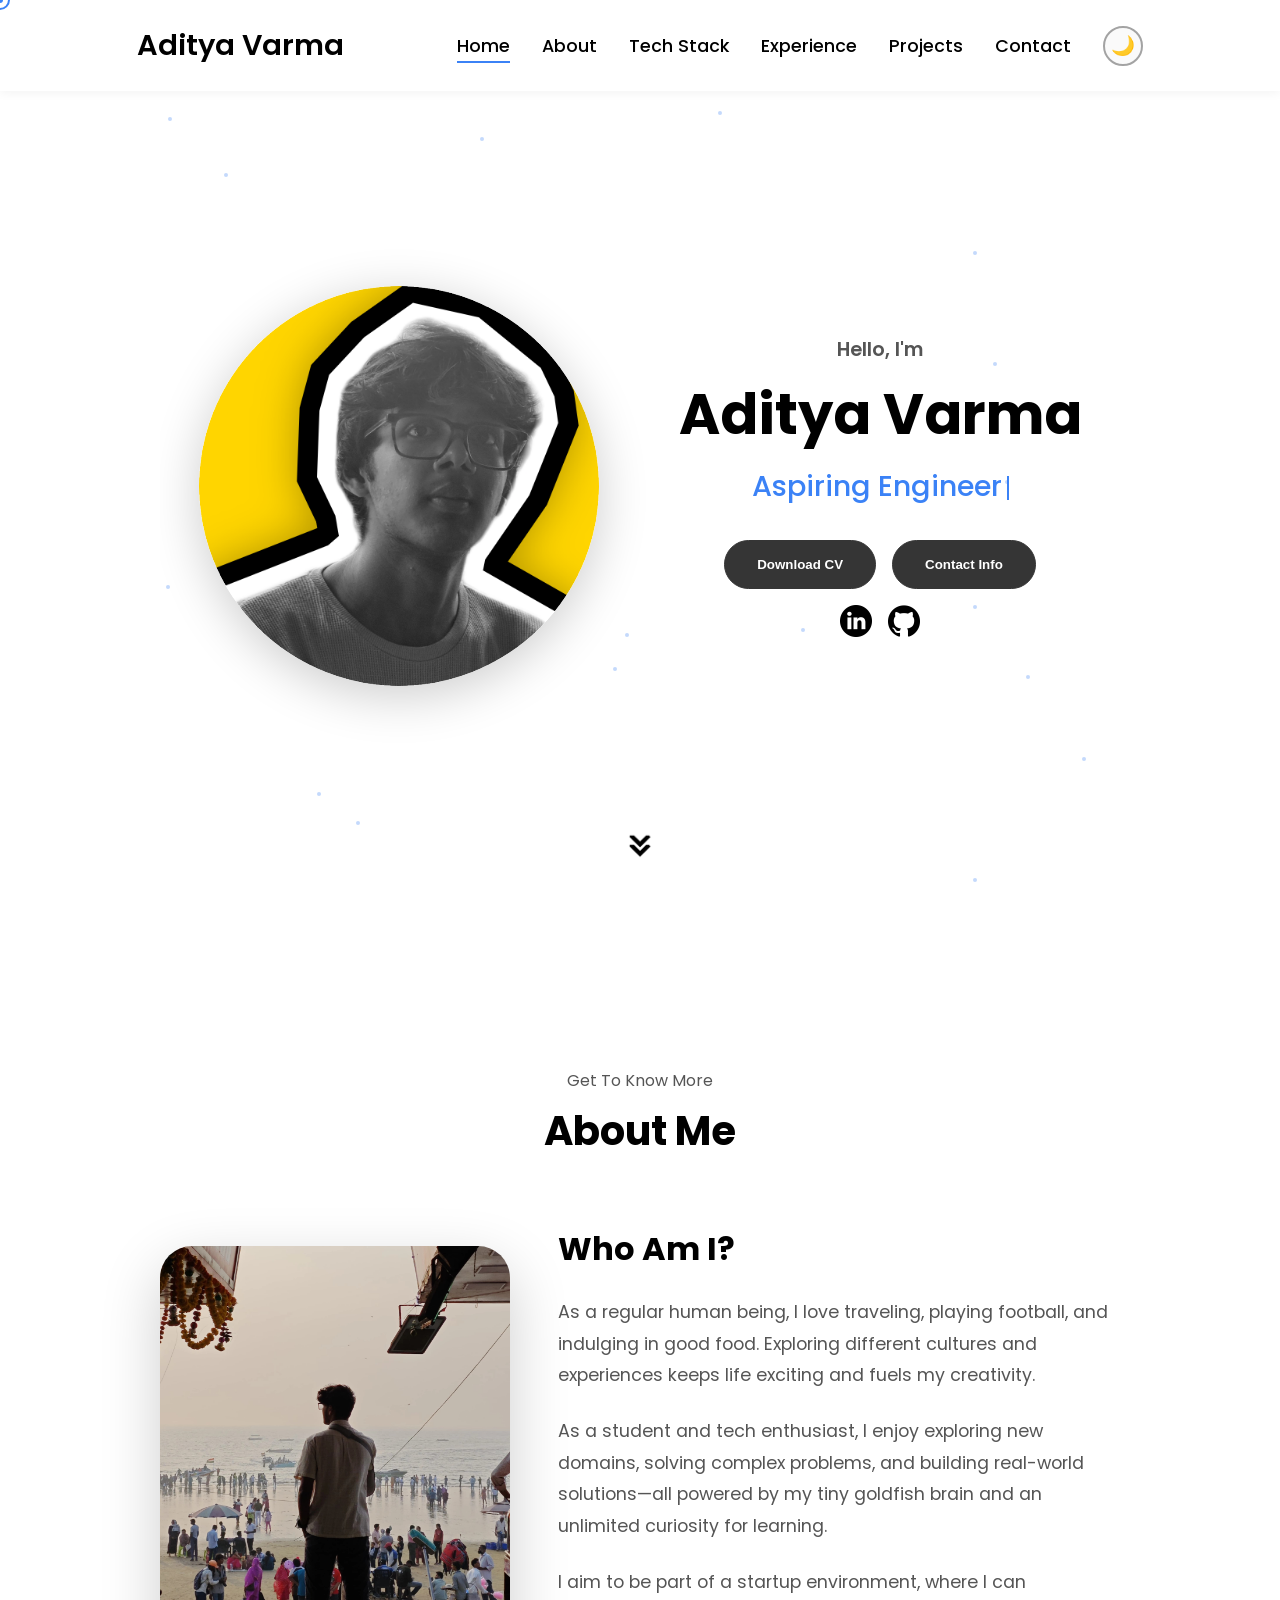
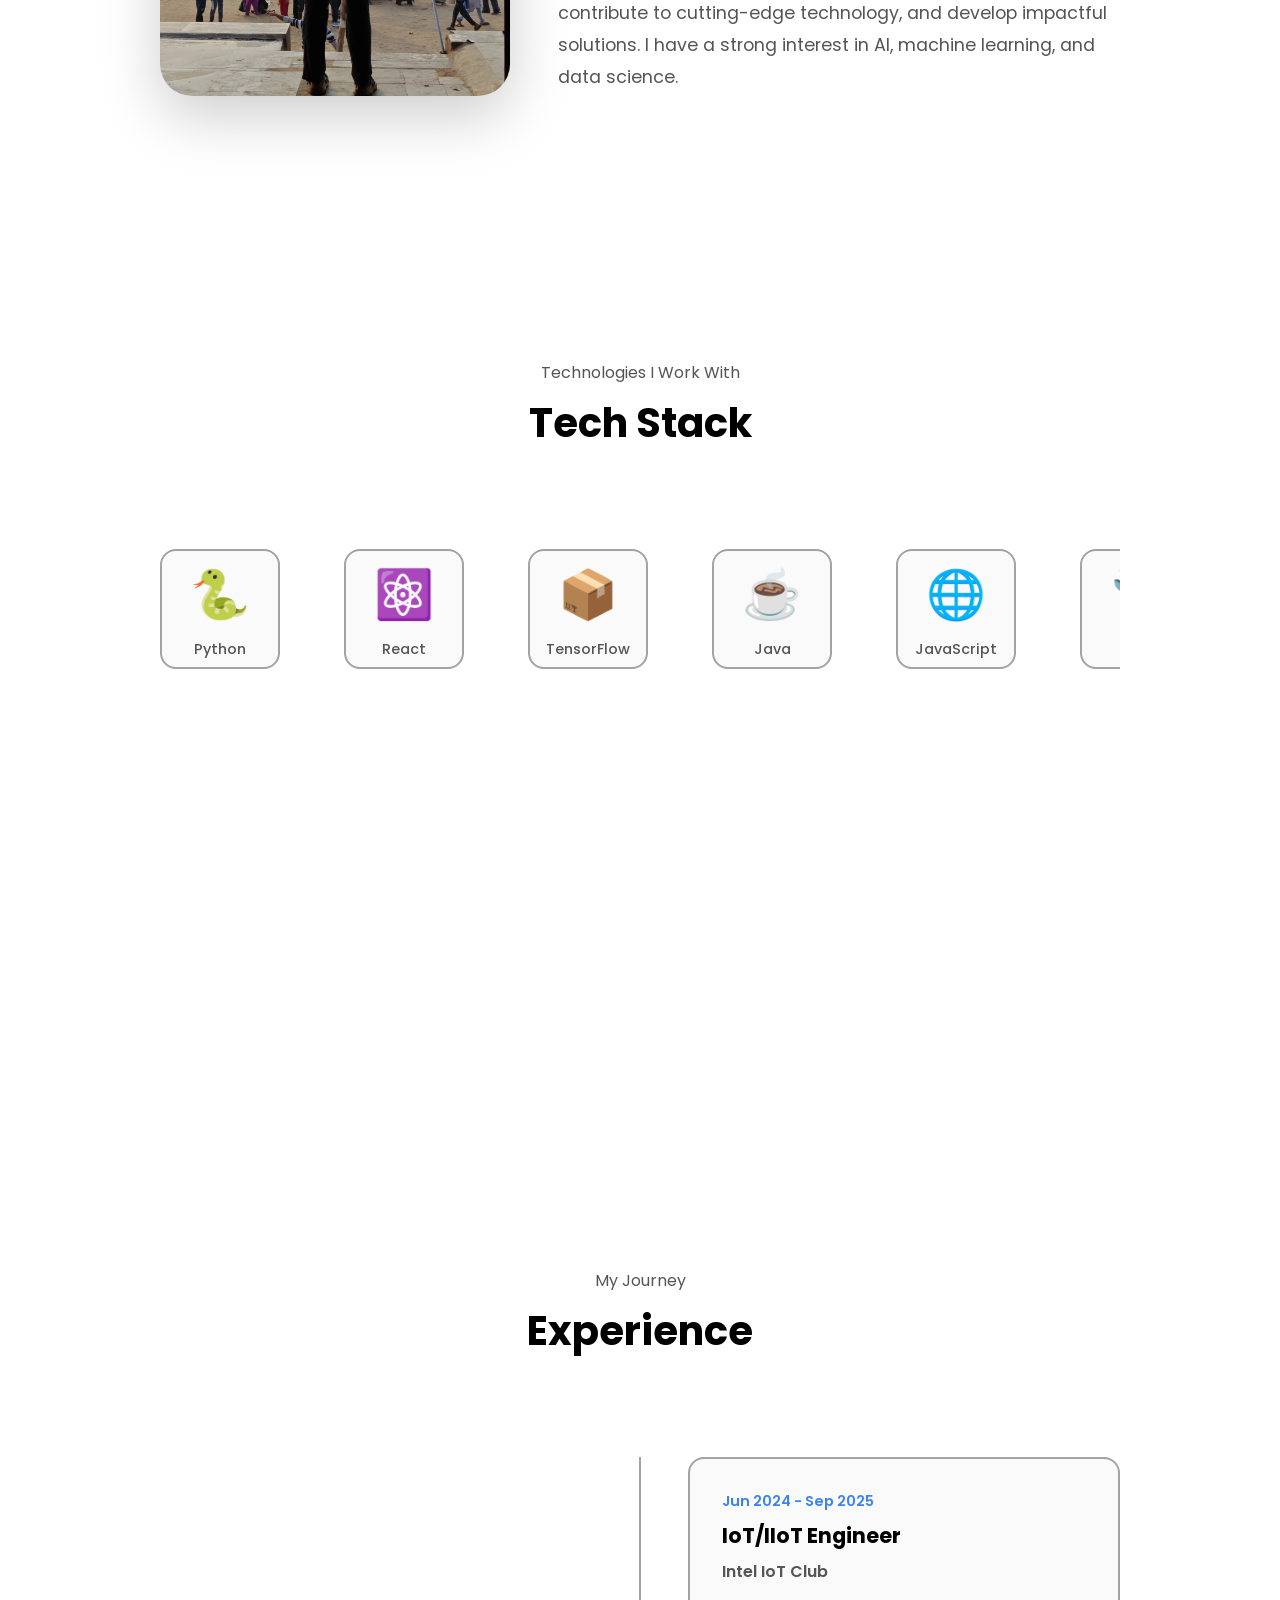
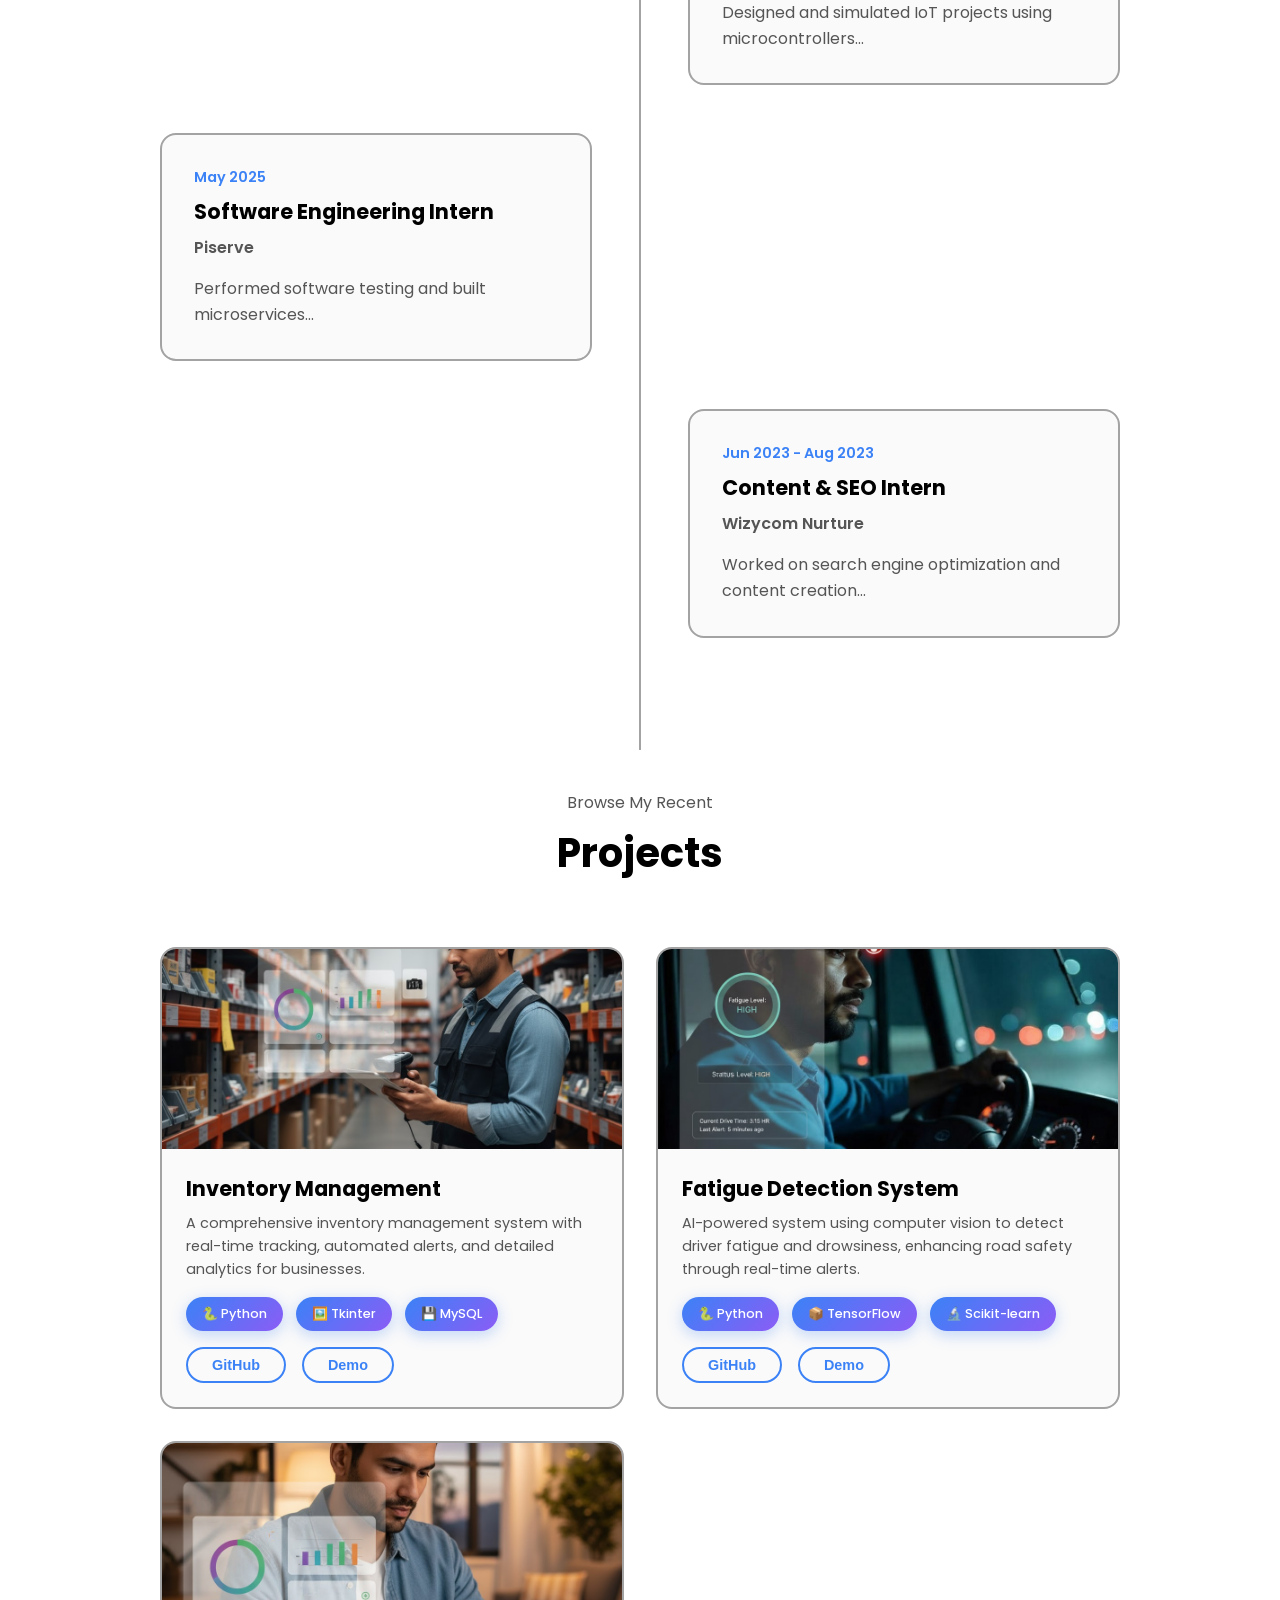
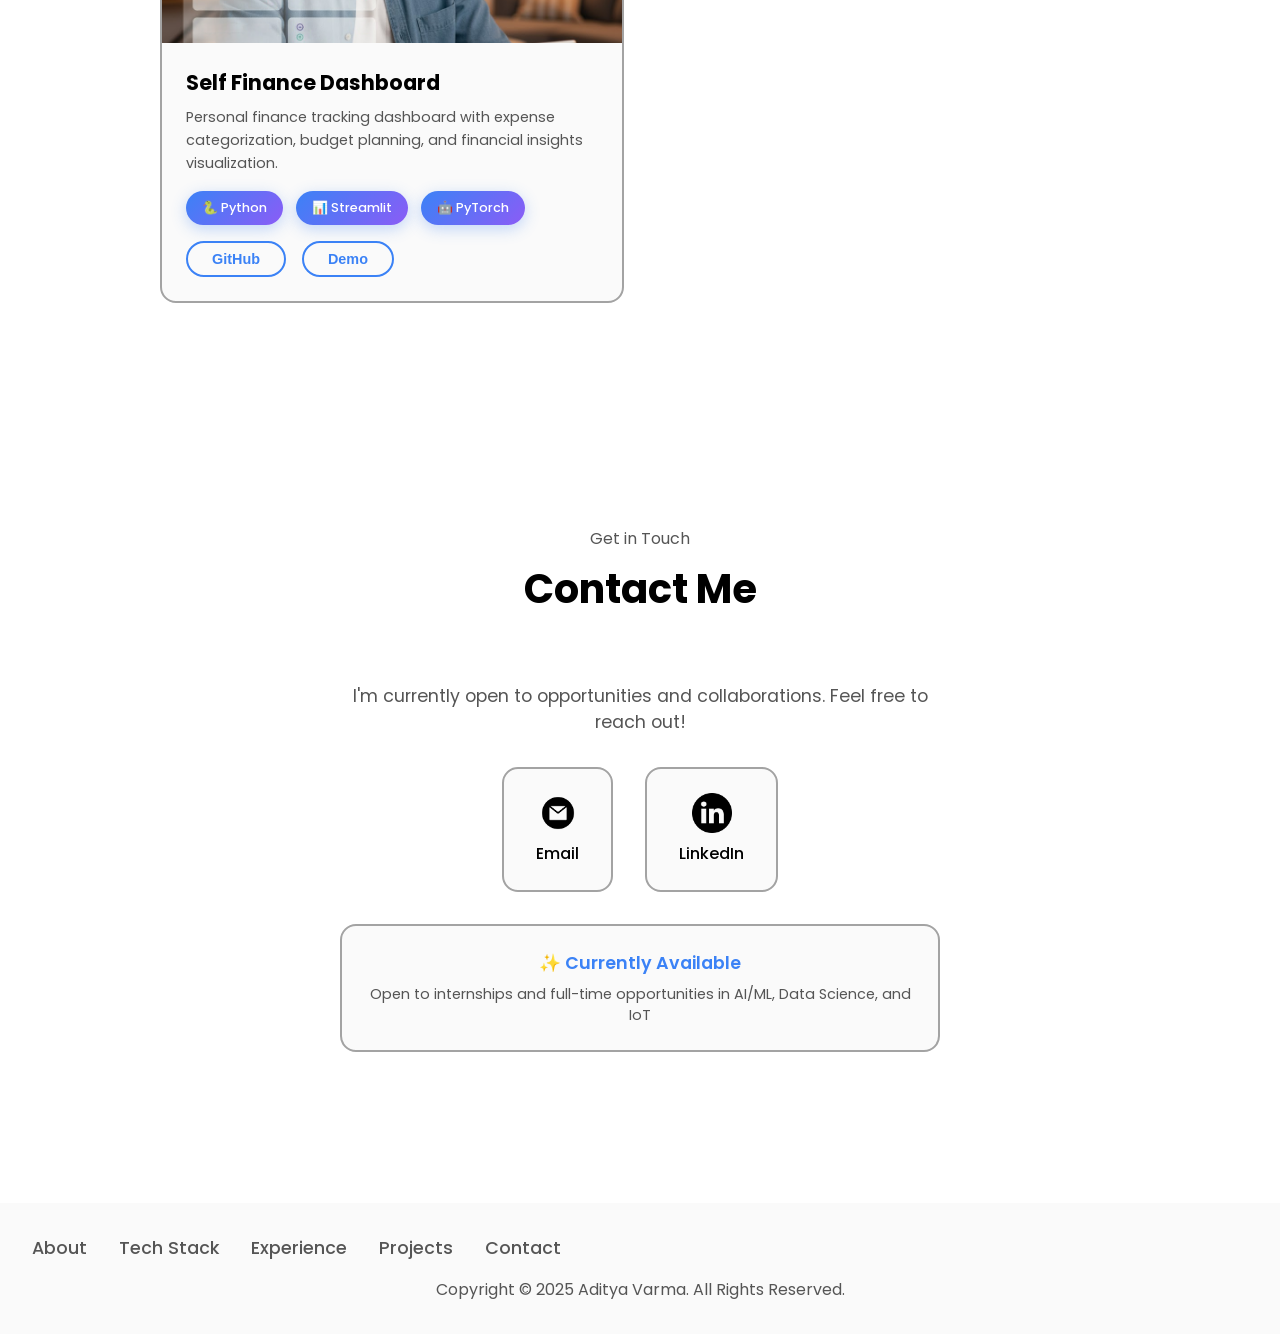
==== commit 323fba83: "update" ====
--- a/index.html
+++ b/index.html
@@ -9,6 +9,10 @@
     <link rel="icon" type="image/png" href="./assets/icon_final_2.png">
 </head>
 <body>
+    <!-- Custom Cursor -->
+    <div class="custom-cursor"></div>
+    <div class="cursor-dot"></div>
+    
     <div class="progress-bar" id="progressBar"></div>
 
     <nav id="desktop-nav">
@@ -17,7 +21,7 @@
             <ul class="nav-links">
                 <li><a href="#profile" class="nav-link">Home</a></li>
                 <li><a href="#about" class="nav-link">About</a></li>
-                <li><a href="#skills" class="nav-link">Skills</a></li>
+                <li><a href="#skills" class="nav-link">Tech Stack</a></li>
                 <li><a href="#experience" class="nav-link">Experience</a></li>
                 <li><a href="#projects" class="nav-link">Projects</a></li>
                 <li><a href="#contact" class="nav-link">Contact</a></li>
@@ -37,7 +41,7 @@
             <div class="menu-links">
                 <li><a href="#profile" onclick="toggleMenu()">Home</a></li>
                 <li><a href="#about" onclick="toggleMenu()">About</a></li>
-                <li><a href="#skills" onclick="toggleMenu()">Skills</a></li>
+                <li><a href="#skills" onclick="toggleMenu()">Tech Stack</a></li>
                 <li><a href="#experience" onclick="toggleMenu()">Experience</a></li>
                 <li><a href="#projects" onclick="toggleMenu()">Projects</a></li>
                 <li><a href="#contact" onclick="toggleMenu()">Contact</a></li>
@@ -77,132 +81,48 @@
             <h1 class="title">About Me</h1>
         </div>
         
-        <div class="stats-container">
-            <div class="stat-card">
-                <div class="stat-number" id="githubCommits">Loading...</div>
-                <div class="stat-label">GitHub Commits</div>
-            </div>
-            <div class="stat-card">
-                <div class="stat-number">10+</div>
-                <div class="stat-label">Projects Completed</div>
-            </div>
-            <div class="stat-card">
-                <div class="stat-number">3</div>
-                <div class="stat-label">Internships</div>
-            </div>
-            <div class="stat-card">
-                <div class="stat-number">B.Tech</div>
-                <div class="stat-label">Computer and Communication Engineering</div>
-            </div>
-        </div>
-
-        <div class="about-text">
-            <p>As a regular human being, I love traveling, playing football, and indulging in good food. Exploring different cultures and experiences keeps life exciting and fuels my creativity.</p>
-            <br>
-            <p>As a student and tech enthusiast, I enjoy exploring new domains, solving complex problems, and building real-world solutions—all powered by my tiny goldfish brain and an unlimited curiosity for learning.</p>
-            <br>
-            <p>I aim to be part of a startup environment, where I can contribute to cutting-edge technology, and develop impactful solutions. I have a strong interest in AI, machine learning, and data science.</p>
+        <div class="about-content">
+            <div class="about-image-container">
+                <img src="./assets/about-pic-1.jpg" alt="Aditya Varma">
+            </div>
+            <div class="about-text-content">
+                <h2>Who Am I?</h2>
+                <p>As a regular human being, I love traveling, playing football, and indulging in good food. Exploring different cultures and experiences keeps life exciting and fuels my creativity.</p>
+                <p>As a student and tech enthusiast, I enjoy exploring new domains, solving complex problems, and building real-world solutions—all powered by my tiny goldfish brain and an unlimited curiosity for learning.</p>
+                <p>I aim to be part of a startup environment, where I can contribute to cutting-edge technology, and develop impactful solutions. I have a strong interest in AI, machine learning, and data science.</p>
+            </div>
         </div>
     </section>
 
     <section id="skills">
         <div class="section-title">
-            <p class="section_text_p1">What I Know</p>
-            <h1 class="title">My Skills</h1>
-        </div>
-        
-        <div class="skills-container">
-            <div class="skill-category">
-                <h3>Programming Languages</h3>
-                <div class="skill-item">
-                    <div class="skill-name">
-                        <span>Python</span>
-                        <span>90%</span>
-                    </div>
-                    <div class="skill-bar">
-                        <div class="skill-progress" data-progress="90"></div>
-                    </div>
-                </div>
-                <div class="skill-item">
-                    <div class="skill-name">
-                        <span>JavaScript</span>
-                        <span>75%</span>
-                    </div>
-                    <div class="skill-bar">
-                        <div class="skill-progress" data-progress="75"></div>
-                    </div>
-                </div>
-                <div class="skill-item">
-                    <div class="skill-name">
-                        <span>Java</span>
-                        <span>70%</span>
-                    </div>
-                    <div class="skill-bar">
-                        <div class="skill-progress" data-progress="70"></div>
-                    </div>
-                </div>
-            </div>
-
-            <div class="skill-category">
-                <h3>Frameworks & Tools</h3>
-                <div class="skill-item">
-                    <div class="skill-name">
-                        <span>TensorFlow</span>
-                        <span>80%</span>
-                    </div>
-                    <div class="skill-bar">
-                        <div class="skill-progress" data-progress="80"></div>
-                    </div>
-                </div>
-                <div class="skill-item">
-                    <div class="skill-name">
-                        <span>React</span>
-                        <span>70%</span>
-                    </div>
-                    <div class="skill-bar">
-                        <div class="skill-progress" data-progress="70"></div>
-                    </div>
-                </div>
-                <div class="skill-item">
-                    <div class="skill-name">
-                        <span>Git</span>
-                        <span>85%</span>
-                    </div>
-                    <div class="skill-bar">
-                        <div class="skill-progress" data-progress="85"></div>
-                    </div>
-                </div>
-            </div>
-
-            <div class="skill-category">
-                <h3>IoT & Hardware</h3>
-                <div class="skill-item">
-                    <div class="skill-name">
-                        <span>Arduino</span>
-                        <span>85%</span>
-                    </div>
-                    <div class="skill-bar">
-                        <div class="skill-progress" data-progress="85"></div>
-                    </div>
-                </div>
-                <div class="skill-item">
-                    <div class="skill-name">
-                        <span>Raspberry Pi</span>
-                        <span>75%</span>
-                    </div>
-                    <div class="skill-bar">
-                        <div class="skill-progress" data-progress="75"></div>
-                    </div>
-                </div>
-                <div class="skill-item">
-                    <div class="skill-name">
-                        <span>Sensors & Modules</span>
-                        <span>80%</span>
-                    </div>
-                    <div class="skill-bar">
-                        <div class="skill-progress" data-progress="80"></div>
-                    </div>
-                </div>
+            <p class="section_text_p1">Technologies I Work With</p>
+            <h1 class="title">Tech Stack</h1>
+        </div>
+        
+        <div class="tech-scroll-container">
+            <div class="tech-scroll">
+                <div class="tech-item"><div class="tech-icon">🐍</div><div class="tech-name">Python</div></div>
+                <div class="tech-item"><div class="tech-icon">⚛️</div><div class="tech-name">React</div></div>
+                <div class="tech-item"><div class="tech-icon">📦</div><div class="tech-name">TensorFlow</div></div>
+                <div class="tech-item"><div class="tech-icon">☕</div><div class="tech-name">Java</div></div>
+                <div class="tech-item"><div class="tech-icon">🌐</div><div class="tech-name">JavaScript</div></div>
+                <div class="tech-item"><div class="tech-icon">🔧</div><div class="tech-name">Git</div></div>
+                <div class="tech-item"><div class="tech-icon">🤖</div><div class="tech-name">PyTorch</div></div>
+                <div class="tech-item"><div class="tech-icon">💾</div><div class="tech-name">MySQL</div></div>
+                <div class="tech-item"><div class="tech-icon">🎯</div><div class="tech-name">Arduino</div></div>
+                <div class="tech-item"><div class="tech-icon">🍓</div><div class="tech-name">Raspberry Pi</div></div>
+                <!-- Duplicate for seamless loop -->
+                <div class="tech-item"><div class="tech-icon">🐍</div><div class="tech-name">Python</div></div>
+                <div class="tech-item"><div class="tech-icon">⚛️</div><div class="tech-name">React</div></div>
+                <div class="tech-item"><div class="tech-icon">📦</div><div class="tech-name">TensorFlow</div></div>
+                <div class="tech-item"><div class="tech-icon">☕</div><div class="tech-name">Java</div></div>
+                <div class="tech-item"><div class="tech-icon">🌐</div><div class="tech-name">JavaScript</div></div>
+                <div class="tech-item"><div class="tech-icon">🔧</div><div class="tech-name">Git</div></div>
+                <div class="tech-item"><div class="tech-icon">🤖</div><div class="tech-name">PyTorch</div></div>
+                <div class="tech-item"><div class="tech-icon">💾</div><div class="tech-name">MySQL</div></div>
+                <div class="tech-item"><div class="tech-icon">🎯</div><div class="tech-name">Arduino</div></div>
+                <div class="tech-item"><div class="tech-icon">🍓</div><div class="tech-name">Raspberry Pi</div></div>
             </div>
         </div>
     </section>
@@ -216,31 +136,82 @@
         <div class="timeline">
             <div class="timeline-item">
                 <div class="timeline-content">
-                    <div class="timeline-date">Jun 2024 - Sep 2025</div>
-                    <h3 class="timeline-title">IoT/IIoT Engineer</h3>
-                    <p class="timeline-company">Intel IoT Club</p>
-                    <p class="timeline-description">Designed and simulated IoT projects using microcontrollers and coordinated teams for execution and completion.</p>
-                    <img src="./assets/intel_iot_club_logo.png" alt="Intel IoT Club Logo" class="timeline-logo">
+                    <div class="timeline-basic">
+                        <div class="timeline-date">Jun 2024 - Sep 2025</div>
+                        <h3 class="timeline-title">IoT/IIoT Engineer</h3>
+                        <p class="timeline-company">Intel IoT Club</p>
+                        <p class="timeline-description">Designed and simulated IoT projects using microcontrollers...</p>
+                    </div>
+                    <div class="timeline-detailed">
+                        <div class="detailed-header">
+                            <div>
+                                <div class="timeline-date">Jun 2024 - Sep 2025</div>
+                                <h3 class="timeline-title">IoT/IIoT Engineer</h3>
+                                <p class="timeline-company">Intel IoT Club</p>
+                            </div>
+                            <img src="./assets/intel_iot_club_logo.png" alt="Intel IoT Club" class="timeline-logo">
+                        </div>
+                        <ul class="responsibilities-list">
+                            <li>Led design and simulation of complex IoT projects using Arduino and ESP32</li>
+                            <li>Coordinated cross-functional teams for project execution and delivery</li>
+                            <li>Implemented sensor integration and data acquisition systems</li>
+                            <li>Developed real-time monitoring solutions for industrial applications</li>
+                        </ul>
+                    </div>
                 </div>
             </div>
 
             <div class="timeline-item">
                 <div class="timeline-content">
-                    <div class="timeline-date">May 2025</div>
-                    <h3 class="timeline-title">Software Engineering Intern</h3>
-                    <p class="timeline-company">Piserve</p>
-                    <p class="timeline-description">Performed software testing and built a microservice for an e-commerce website.</p>
-                    <img src="./assets/Piserve_logo.png" alt="Piserve Logo" class="timeline-logo">
+                    <div class="timeline-basic">
+                        <div class="timeline-date">May 2025</div>
+                        <h3 class="timeline-title">Software Engineering Intern</h3>
+                        <p class="timeline-company">Piserve</p>
+                        <p class="timeline-description">Performed software testing and built microservices...</p>
+                    </div>
+                    <div class="timeline-detailed">
+                        <div class="detailed-header">
+                            <div>
+                                <div class="timeline-date">May 2025</div>
+                                <h3 class="timeline-title">Software Engineering Intern</h3>
+                                <p class="timeline-company">Piserve</p>
+                            </div>
+                            <img src="./assets/Piserve_logo.png" alt="Piserve" class="timeline-logo">
+                        </div>
+                        <ul class="responsibilities-list">
+                            <li>Conducted comprehensive software testing and quality assurance</li>
+                            <li>Built scalable microservice architecture for e-commerce platform</li>
+                            <li>Optimized API performance and reduced response time by 40%</li>
+                            <li>Collaborated with development team using Agile methodologies</li>
+                        </ul>
+                    </div>
                 </div>
             </div>
 
             <div class="timeline-item">
                 <div class="timeline-content">
-                    <div class="timeline-date">Jun 2023 - Aug 2023</div>
-                    <h3 class="timeline-title">Content & SEO Intern</h3>
-                    <p class="timeline-company">Wizycom Nurture</p>
-                    <p class="timeline-description">Worked on search engine optimization and content creation.</p>
-                    <img src="./assets/Wizycom_Nurture_logo.png" alt="Wizycom Logo" class="timeline-logo">
+                    <div class="timeline-basic">
+                        <div class="timeline-date">Jun 2023 - Aug 2023</div>
+                        <h3 class="timeline-title">Content & SEO Intern</h3>
+                        <p class="timeline-company">Wizycom Nurture</p>
+                        <p class="timeline-description">Worked on search engine optimization and content creation...</p>
+                    </div>
+                    <div class="timeline-detailed">
+                        <div class="detailed-header">
+                            <div>
+                                <div class="timeline-date">Jun 2023 - Aug 2023</div>
+                                <h3 class="timeline-title">Content & SEO Intern</h3>
+                                <p class="timeline-company">Wizycom Nurture</p>
+                            </div>
+                            <img src="./assets/Wizycom_Nurture_logo.png" alt="Wizycom" class="timeline-logo">
+                        </div>
+                        <ul class="responsibilities-list">
+                            <li>Improved website SEO ranking through keyword optimization</li>
+                            <li>Created engaging content for digital marketing campaigns</li>
+                            <li>Analyzed website traffic and user engagement metrics</li>
+                            <li>Implemented on-page SEO strategies increasing organic traffic</li>
+                        </ul>
+                    </div>
                 </div>
             </div>
         </div>
@@ -261,9 +232,9 @@
                     <h3 class="project-title">Inventory Management</h3>
                     <p class="project-description">A comprehensive inventory management system with real-time tracking, automated alerts, and detailed analytics for businesses.</p>
                     <div class="project-tags">
-                        <span class="tag">Python</span>
-                        <span class="tag">Tkinter</span>
-                        <span class="tag">MySQL</span>
+                        <span class="tag">🐍 Python</span>
+                        <span class="tag">🖼️ Tkinter</span>
+                        <span class="tag">💾 MySQL</span>
                     </div>
                     <div class="project-links">
                         <button class="btn btn-color-2 project-btn" onclick="location.href='https://github.com/justvarma/Inventory_managment'">GitHub</button>
@@ -280,9 +251,9 @@
                     <h3 class="project-title">Fatigue Detection System</h3>
                     <p class="project-description">AI-powered system using computer vision to detect driver fatigue and drowsiness, enhancing road safety through real-time alerts.</p>
                     <div class="project-tags">
-                        <span class="tag">Python</span>
-                        <span class="tag">TensorFlow</span>
-                        <span class="tag">Scikit-learn</span>
+                        <span class="tag">🐍 Python</span>
+                        <span class="tag">📦 TensorFlow</span>
+                        <span class="tag">🔬 Scikit-learn</span>
                     </div>
                     <div class="project-links">
                         <button class="btn btn-color-2 project-btn" onclick="location.href='https://github.com/justvarma/Fatigue_Detection'">GitHub</button>
@@ -299,9 +270,9 @@
                     <h3 class="project-title">Self Finance Dashboard</h3>
                     <p class="project-description">Personal finance tracking dashboard with expense categorization, budget planning, and financial insights visualization.</p>
                     <div class="project-tags">
-                        <span class="tag">Python</span>
-                        <span class="tag">Streamlit</span>
-                        <span class="tag">PyTorch</span>
+                        <span class="tag">🐍 Python</span>
+                        <span class="tag">📊 Streamlit</span>
+                        <span class="tag">🤖 PyTorch</span>
                     </div>
                     <div class="project-links">
                         <button class="btn btn-color-2 project-btn" onclick="location.href='https://github.com/justvarma/Inventory_managment'">GitHub</button>
@@ -347,7 +318,7 @@
             <div class="nav-links-container">
                 <ul class="nav-links">
                     <li><a href="#about">About</a></li>
-                    <li><a href="#skills">Skills</a></li>
+                    <li><a href="#skills">Tech Stack</a></li>
                     <li><a href="#experience">Experience</a></li>
                     <li><a href="#projects">Projects</a></li>
                     <li><a href="#contact">Contact</a></li>
--- a/style.css
+++ b/style.css
@@ -45,6 +45,7 @@
     font-family: "Poppins", sans-serif;
     background-color: var(--background-color);
     overflow-x: hidden;
+    cursor: none;
 }
 
 html {
@@ -57,6 +58,39 @@
 
 p {
     color: var(--secondary-color-2);
+}
+
+/* ===== CUSTOM CURSOR ===== */
+.custom-cursor {
+    width: 20px;
+    height: 20px;
+    border: 2px solid var(--accent-color);
+    border-radius: 50%;
+    position: fixed;
+    pointer-events: none;
+    z-index: 10000;
+    transition: all 0.15s ease;
+    transform: translate(-50%, -50%);
+}
+
+.cursor-dot {
+    width: 6px;
+    height: 6px;
+    background: var(--accent-color);
+    border-radius: 50%;
+    position: fixed;
+    pointer-events: none;
+    z-index: 10001;
+    transform: translate(-50%, -50%);
+}
+
+.custom-cursor.click {
+    animation: cursorClick 0.3s ease;
+}
+
+@keyframes cursorClick {
+    0%, 100% { transform: translate(-50%, -50%) scale(1); }
+    50% { transform: translate(-50%, -50%) scale(1.5); opacity: 0.5; }
 }
 
 /* WAVE TRANSITION FOR THEME TOGGLE */
@@ -368,6 +402,12 @@
     overflow: hidden;
     box-shadow: 0 10px 50px rgba(0,0,0,0.2);
     animation: fadeInUp 1s ease;
+    transition: all 0.3s ease;
+}
+
+.section__pic-container:hover {
+    transform: scale(1.05);
+    box-shadow: 0 15px 60px rgba(59, 130, 246, 0.3);
 }
 
 .section__pic-container img {
@@ -469,7 +509,12 @@
 }
 
 .icon:hover {
-    transform: translateY(-5px);
+    transform: translateY(-5px) scale(1.1);
+    filter: drop-shadow(0 5px 10px rgba(59, 130, 246, 0.5));
+}
+
+.icon:active {
+    transform: translateY(-2px) scale(1.05);
 }
 
 /* BUTTONS */
@@ -497,8 +542,12 @@
 
 .btn-color-1:hover, .btn-color-2:hover {
     cursor: pointer;
-    transform: translateY(-3px);
-    box-shadow: 0 5px 20px rgba(0,0,0,0.2);
+    transform: translateY(-3px) scale(1.05);
+    box-shadow: 0 10px 30px rgba(59, 130, 246, 0.4);
+}
+
+.btn-color-1:active, .btn-color-2:active {
+    transform: translateY(-1px) scale(0.98);
 }
 
 .btn-color-1 {
@@ -520,110 +569,116 @@
     color: var(--primary-color);
 }
 
-/* ABOUT SECTION */
+/* ===== ABOUT SECTION - NEW LAYOUT ===== */
 #about {
     position: relative;
 }
 
-.stats-container {
-    display: grid;
-    grid-template-columns: repeat(auto-fit, minmax(200px, 1fr));
-    gap: 2rem;
-    margin: 3rem 0;
-}
-
-.stat-card {
+.about-content {
+    display: flex;
+    gap: 4rem;
+    align-items: center;
+    max-width: 1200px;
+    margin: 0 auto;
+}
+
+.about-image-container {
+    flex: 0 0 400px;
+    height: 500px;
+    border-radius: 2rem;
+    overflow: hidden;
+    box-shadow: 0 20px 60px rgba(0,0,0,0.2);
+    transition: all 0.3s ease;
+}
+
+.about-image-container:hover {
+    transform: scale(1.02) rotate(1deg);
+    box-shadow: 0 25px 80px rgba(59, 130, 246, 0.3);
+}
+
+.about-image-container img {
+    width: 100%;
+    height: 100%;
+    object-fit: cover;
+}
+
+.about-text-content {
+    flex: 1;
+}
+
+.about-text-content h2 {
+    color: var(--secondary-color);
+    font-size: 2rem;
+    margin-bottom: 1.5rem;
+}
+
+.about-text-content p {
+    color: var(--secondary-color-2);
+    line-height: 1.8;
+    margin-bottom: 1.5rem;
+    font-size: 1.1rem;
+}
+
+/* ===== TECH STACK HORIZONTAL SCROLL ===== */
+#skills {
+    padding: 4rem 0;
+    overflow: hidden;
+}
+
+.tech-scroll-container {
+    position: relative;
+    width: 100%;
+    overflow: hidden;
+    padding: 2rem 0;
+}
+
+.tech-scroll {
+    display: flex;
+    gap: 4rem;
+    animation: scroll 30s linear infinite;
+}
+
+.tech-scroll:hover {
+    animation-play-state: paused;
+}
+
+@keyframes scroll {
+    0% { transform: translateX(0); }
+    100% { transform: translateX(-50%); }
+}
+
+.tech-item {
+    flex-shrink: 0;
+    width: 120px;
+    height: 120px;
     background: var(--primary-color-2);
-    padding: 2rem;
     border-radius: 1rem;
-    text-align: center;
+    display: flex;
+    flex-direction: column;
+    align-items: center;
+    justify-content: center;
+    gap: 0.5rem;
     border: 2px solid var(--container-border);
     transition: all 0.3s ease;
 }
 
-.stat-card:hover {
-    transform: translateY(-10px);
-    box-shadow: 0 10px 30px rgba(0,0,0,0.1);
-}
-
-.stat-number {
-    font-size: 2.5rem;
-    font-weight: 700;
-    color: var(--accent-color);
-    margin-bottom: 0.5rem;
-}
-
-.stat-label {
-    color: var(--secondary-color-2);
+.tech-item:hover {
+    transform: translateY(-10px) scale(1.1);
+    box-shadow: 0 15px 40px rgba(59, 130, 246, 0.3);
+    border-color: var(--accent-color);
+}
+
+.tech-icon {
+    font-size: 3rem;
+}
+
+.tech-name {
     font-size: 0.9rem;
-}
-
-.about-text {
-    max-width: 800px;
-    margin: 3rem auto;
-    text-align: center;
-    color: var(--secondary-color-2);
-    line-height: 1.8;
-}
-
-/* SKILLS SECTION */
-#skills {
-    position: relative;
-}
-
-.skills-container {
-    display: grid;
-    grid-template-columns: repeat(auto-fit, minmax(280px, 1fr));
-    gap: 2rem;
-}
-
-.skill-category {
-    background: var(--primary-color-2);
-    padding: 2rem;
-    border-radius: 1rem;
-    border: 2px solid var(--container-border);
-    transition: all 0.3s ease;
-}
-
-.skill-category:hover {
-    transform: translateY(-5px);
-    box-shadow: 0 10px 30px rgba(0,0,0,0.1);
-}
-
-.skill-category h3 {
-    color: var(--secondary-color);
-    margin-bottom: 1.5rem;
-    font-size: 1.3rem;
-}
-
-.skill-item {
-    margin-bottom: 1.5rem;
-}
-
-.skill-name {
-    display: flex;
-    justify-content: space-between;
-    margin-bottom: 0.5rem;
-    color: var(--secondary-color-2);
-    font-size: 0.9rem;
-}
-
-.skill-bar {
-    height: 8px;
-    background: var(--primary-color-3);
-    border-radius: 10px;
-    overflow: hidden;
-}
-
-.skill-progress {
-    height: 100%;
-    background: var(--accent-gradient);
-    border-radius: 10px;
-    width: 0;
-    transition: width 1s ease;
-}
-
-/* EXPERIENCE SECTION */
+    color: var(--secondary-color-2);
+    font-weight: 500;
+}
+
+/* ===== EXPERIENCE SECTION - ENHANCED WITH DETAILED VIEW ===== */
 #experience {
     position: relative;
 }
@@ -658,15 +713,28 @@
     width: 45%;
     position: relative;
     transition: all 0.3s ease;
+    overflow: hidden;
+}
+
+.timeline-item:nth-child(odd) .timeline-content {
+    margin-left: auto;
 }
 
 .timeline-content:hover {
     transform: scale(1.05);
-    box-shadow: 0 10px 30px rgba(0,0,0,0.1);
-}
-
-.timeline-item:nth-child(odd) .timeline-content {
-    margin-left: auto;
+    box-shadow: 0 15px 40px rgba(59, 130, 246, 0.2);
+    border-color: var(--accent-color);
+}
+
+.timeline-basic {
+    position: relative;
+    z-index: 2;
+    transition: opacity 0.3s ease;
+}
+
+.timeline-content:hover .timeline-basic {
+    opacity: 0;
+    pointer-events: none;
 }
 
 .timeline-date {
@@ -694,16 +762,62 @@
     line-height: 1.6;
 }
 
+.timeline-detailed {
+    position: absolute;
+    top: 0;
+    left: 0;
+    width: 100%;
+    height: 100%;
+    background: var(--primary-color-2);
+    padding: 2rem;
+    opacity: 0;
+    transform: translateY(20px);
+    transition: all 0.3s ease;
+    pointer-events: none;
+    z-index: 3;
+}
+
+.timeline-content:hover .timeline-detailed {
+    opacity: 1;
+    transform: translateY(0);
+    pointer-events: all;
+}
+
+.detailed-header {
+    display: flex;
+    justify-content: space-between;
+    align-items: start;
+    margin-bottom: 1rem;
+}
+
+.responsibilities-list {
+    list-style: none;
+    margin: 1rem 0;
+}
+
+.responsibilities-list li {
+    color: var(--secondary-color-2);
+    margin-bottom: 0.5rem;
+    padding-left: 1.5rem;
+    position: relative;
+    line-height: 1.6;
+}
+
+.responsibilities-list li::before {
+    content: '▹';
+    position: absolute;
+    left: 0;
+    color: var(--accent-color);
+    font-size: 1.2rem;
+}
+
 .timeline-logo {
-    position: absolute;
-    top: 1rem;
-    right: 1rem;
     width: 60px;
     height: 60px;
     object-fit: contain;
 }
 
-/* PROJECTS SECTION */
+/* ===== PROJECTS SECTION - ENHANCED STACK DISPLAY ===== */
 #projects {
     position: relative;
 }
@@ -725,7 +839,12 @@
 
 .project-card:hover {
     transform: translateY(-10px);
-    box-shadow: 0 15px 40px rgba(0,0,0,0.2);
+    box-shadow: 0 20px 60px rgba(59, 130, 246, 0.3);
+    border-color: var(--accent-color);
+}
+
+.project-card:active {
+    transform: translateY(-8px) scale(0.98);
 }
 
 .project-image-container {
@@ -738,7 +857,7 @@
     width: 100%;
     height: 100%;
     object-fit: cover;
-    transition: transform 0.3s ease;
+    transition: transform 0.5s ease;
 }
 
 .project-card:hover .project-img {
@@ -765,17 +884,41 @@
 .project-tags {
     display: flex;
     flex-wrap: wrap;
-    gap: 0.5rem;
+    gap: 0.8rem;
     margin-bottom: 1rem;
 }
 
 .tag {
-    padding: 0.3rem 0.8rem;
-    background: var(--accent-color);
+    padding: 0.5rem 1rem;
+    background: linear-gradient(135deg, var(--accent-color), #8b5cf6);
     color: white;
-    border-radius: 1rem;
-    font-size: 0.75rem;
+    border-radius: 2rem;
+    font-size: 0.8rem;
     font-weight: 500;
+    box-shadow: 0 4px 15px rgba(59, 130, 246, 0.3);
+    transition: all 0.3s ease;
+    position: relative;
+    overflow: hidden;
+}
+
+.tag::before {
+    content: '';
+    position: absolute;
+    top: 0;
+    left: -100%;
+    width: 100%;
+    height: 100%;
+    background: linear-gradient(90deg, transparent, rgba(255,255,255,0.3), transparent);
+    transition: left 0.5s ease;
+}
+
+.tag:hover::before {
+    left: 100%;
+}
+
+.tag:hover {
+    transform: translateY(-2px) scale(1.05);
+    box-shadow: 0 6px 20px rgba(59, 130, 246, 0.5);
 }
 
 .project-links {
@@ -786,6 +929,23 @@
 .project-btn {
     padding: 0.5rem 1.5rem;
     font-size: 0.9rem;
+    border-radius: 2rem;
+    border: 2px solid var(--accent-color);
+    background: transparent;
+    color: var(--accent-color);
+    font-weight: 600;
+    transition: all 0.3s ease;
+}
+
+.project-btn:hover {
+    background: var(--accent-color);
+    color: white;
+    transform: translateY(-2px);
+    box-shadow: 0 5px 20px rgba(59, 130, 246, 0.4);
+}
+
+.project-btn:active {
+    transform: translateY(0) scale(0.95);
 }
 
 /* CONTACT SECTION */
@@ -828,7 +988,12 @@
 
 .contact-info-container:hover {
     transform: translateY(-5px);
-    box-shadow: 0 10px 30px rgba(0,0,0,0.1);
+    box-shadow: 0 10px 30px rgba(59, 130, 246, 0.3);
+    border-color: var(--accent-color);
+}
+
+.contact-info-container:active {
+    transform: translateY(-3px) scale(0.98);
 }
 
 .contact-info-container p {
--- a/mediaqueries.css
+++ b/mediaqueries.css
@@ -3,8 +3,12 @@
         height: 83vh;
         margin-bottom: 6rem;
     }
-    .about-containers {
-        flex-wrap: wrap;
+    .about-content {
+        gap: 3rem;
+    }
+    .about-image-container {
+        flex: 0 0 350px;
+        height: 450px;
     }
 }
 
@@ -35,9 +39,36 @@
         height: 275px;
         margin: 0 auto 2rem;
     }
-    .about-containers {
-        margin-top: 0;
-    }   
+    
+    /* About section responsive */
+    .about-content {
+        flex-direction: column;
+        gap: 2rem;
+    }
+    .about-image-container {
+        flex: none;
+        width: 300px;
+        height: 400px;
+        margin: 0 auto;
+    }
+    
+    /* Timeline responsive */
+    .timeline-content {
+        width: 100%;
+        margin-left: 0 !important;
+    }
+    .timeline::before {
+        left: 0;
+    }
+    
+    /* Tech scroll responsive */
+    .tech-item {
+        width: 100px;
+        height: 100px;
+    }
+    .tech-icon {
+        font-size: 2.5rem;
+    }
 }
 
 @media screen and (max-width: 600px) {
@@ -55,7 +86,7 @@
         height: fit-content;
         margin-bottom: 2rem;
     }
-    .about-containers, .contact-info-upper-container, .btn-container {
+    .contact-info-upper-container, .btn-container {
         flex-wrap: wrap;
     }
     .contact-info-container {
@@ -63,9 +94,6 @@
     }
     .contact-info-container p, .nav-links li a{
         font-size: 1rem;
-    }
-    .experience-sub-title {
-        font-size: 1.25rem;
     }
     .logo {
         font-size: 1.5rem;
@@ -80,13 +108,48 @@
         height: 46vw;
         justify-content: center;
     }
-    .section_text_p2 {
-        font-size: 1.25rem;
-    }
     .title {
         font-size: 2rem;
     }
-    .text-container {
-        text-align: justify;
+    
+    /* About section mobile */
+    .about-image-container {
+        width: 250px;
+        height: 350px;
+    }
+    .about-text-content h2 {
+        font-size: 1.5rem;
+    }
+    .about-text-content p {
+        font-size: 1rem;
+    }
+    
+    /* Tech stack mobile */
+    .tech-item {
+        width: 80px;
+        height: 80px;
+    }
+    .tech-icon {
+        font-size: 2rem;
+    }
+    .tech-name {
+        font-size: 0.75rem;
+    }
+    
+    /* Projects mobile */
+    .project-tags {
+        gap: 0.5rem;
+    }
+    .tag {
+        font-size: 0.7rem;
+        padding: 0.4rem 0.8rem;
+    }
+    
+    /* Disable custom cursor on mobile */
+    body {
+        cursor: auto;
+    }
+    .custom-cursor, .cursor-dot {
+        display: none;
     }
 }
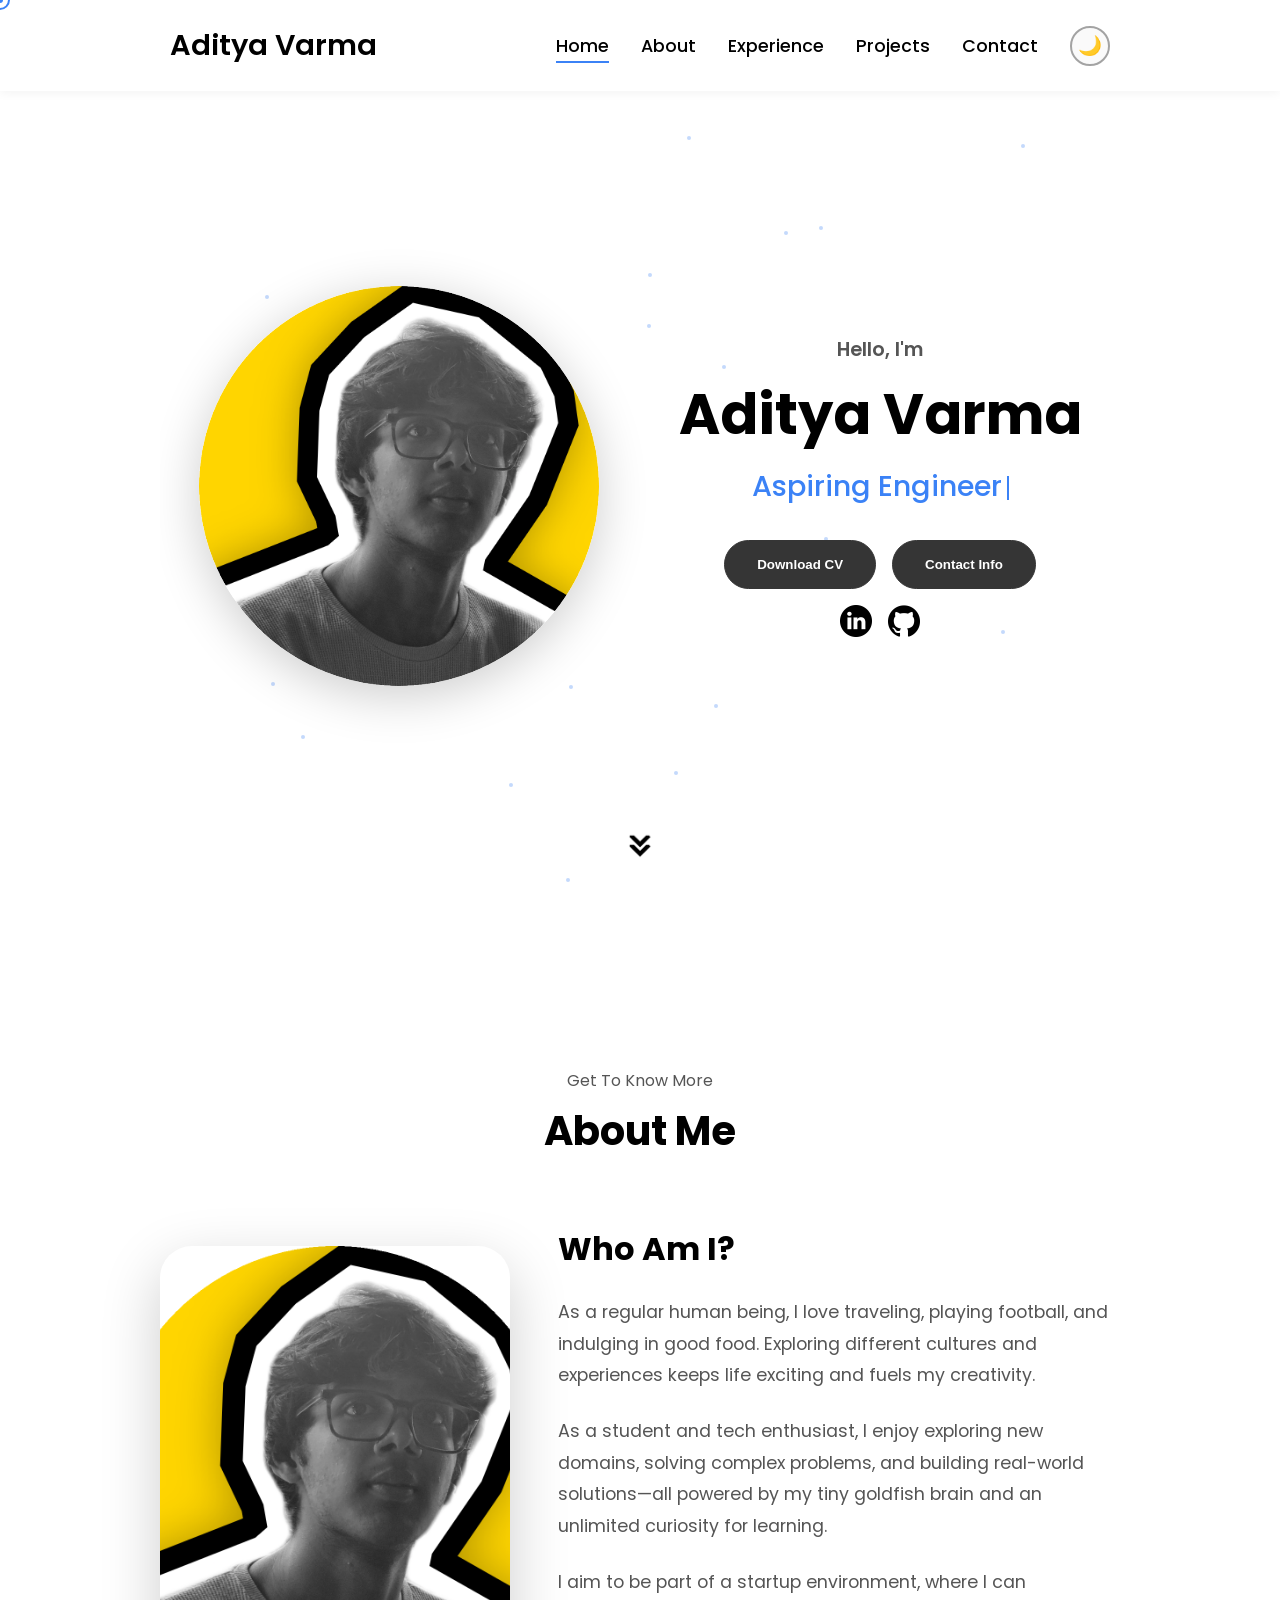
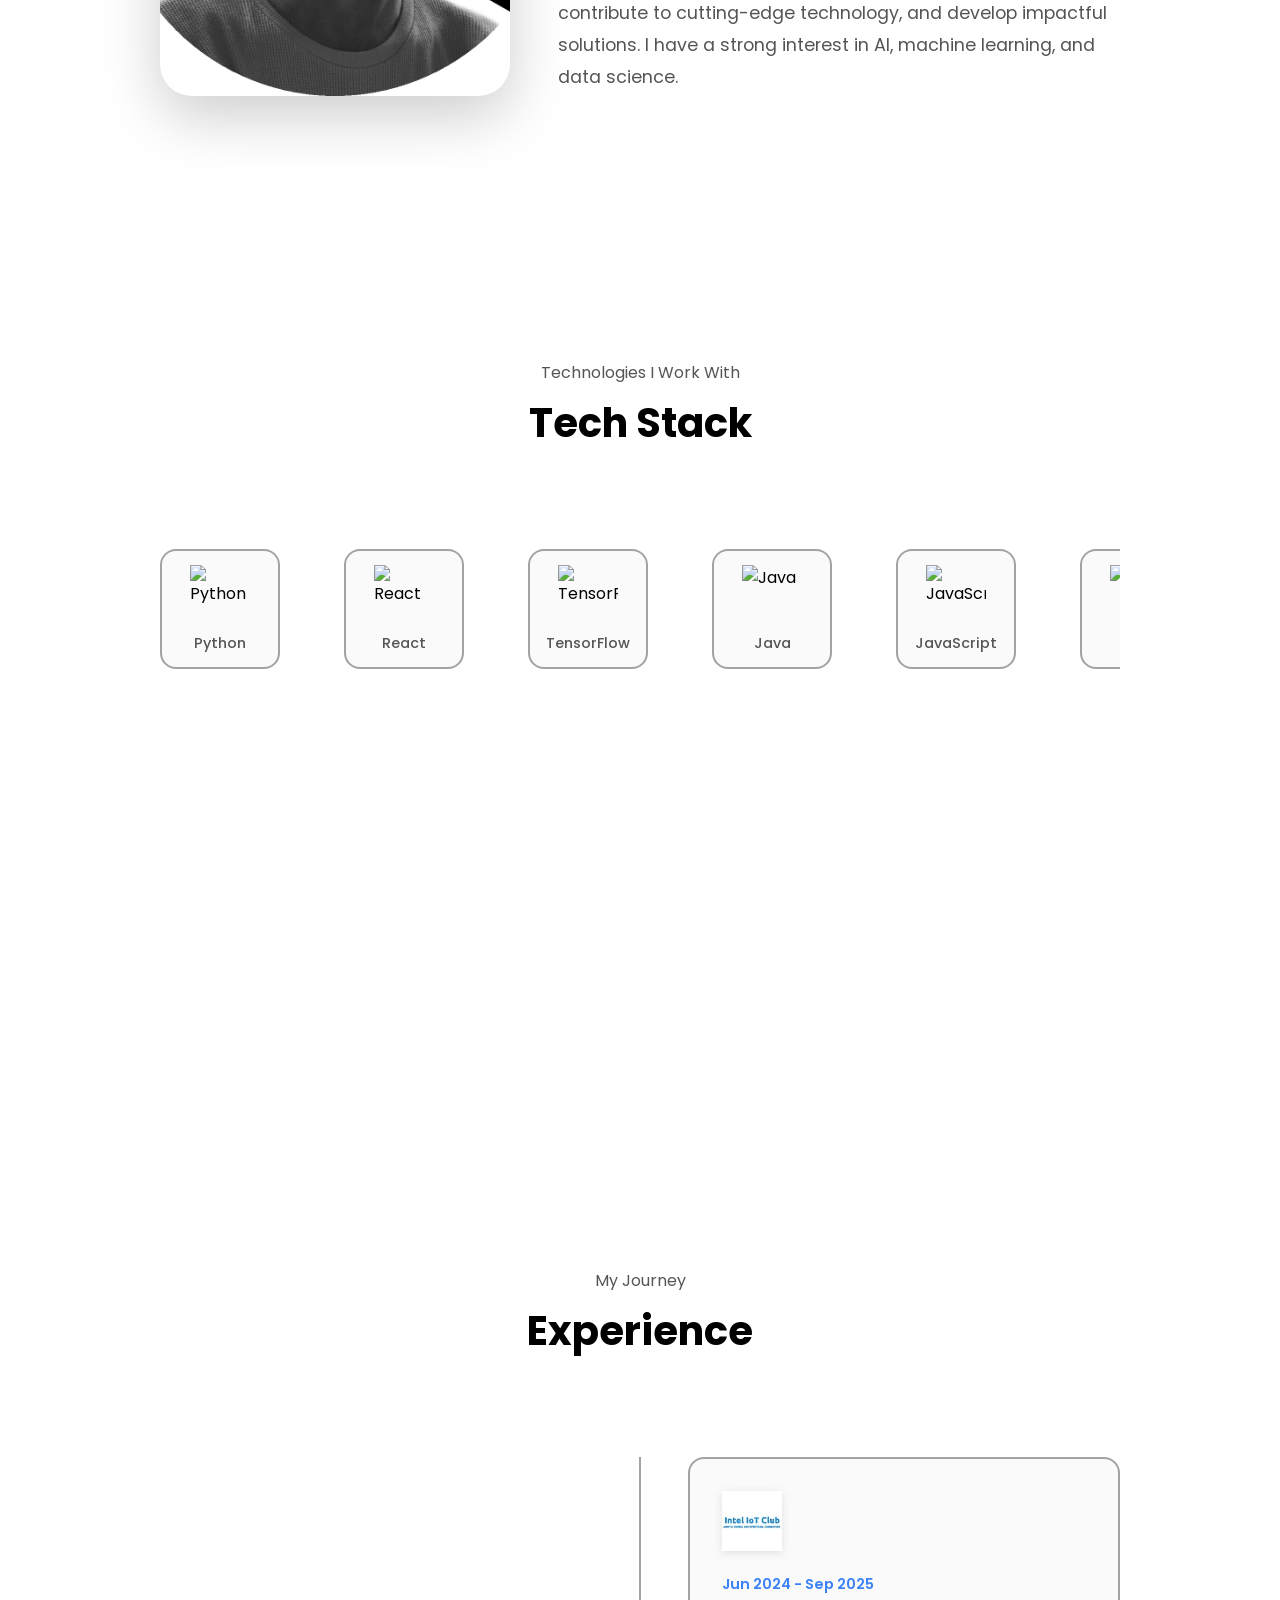
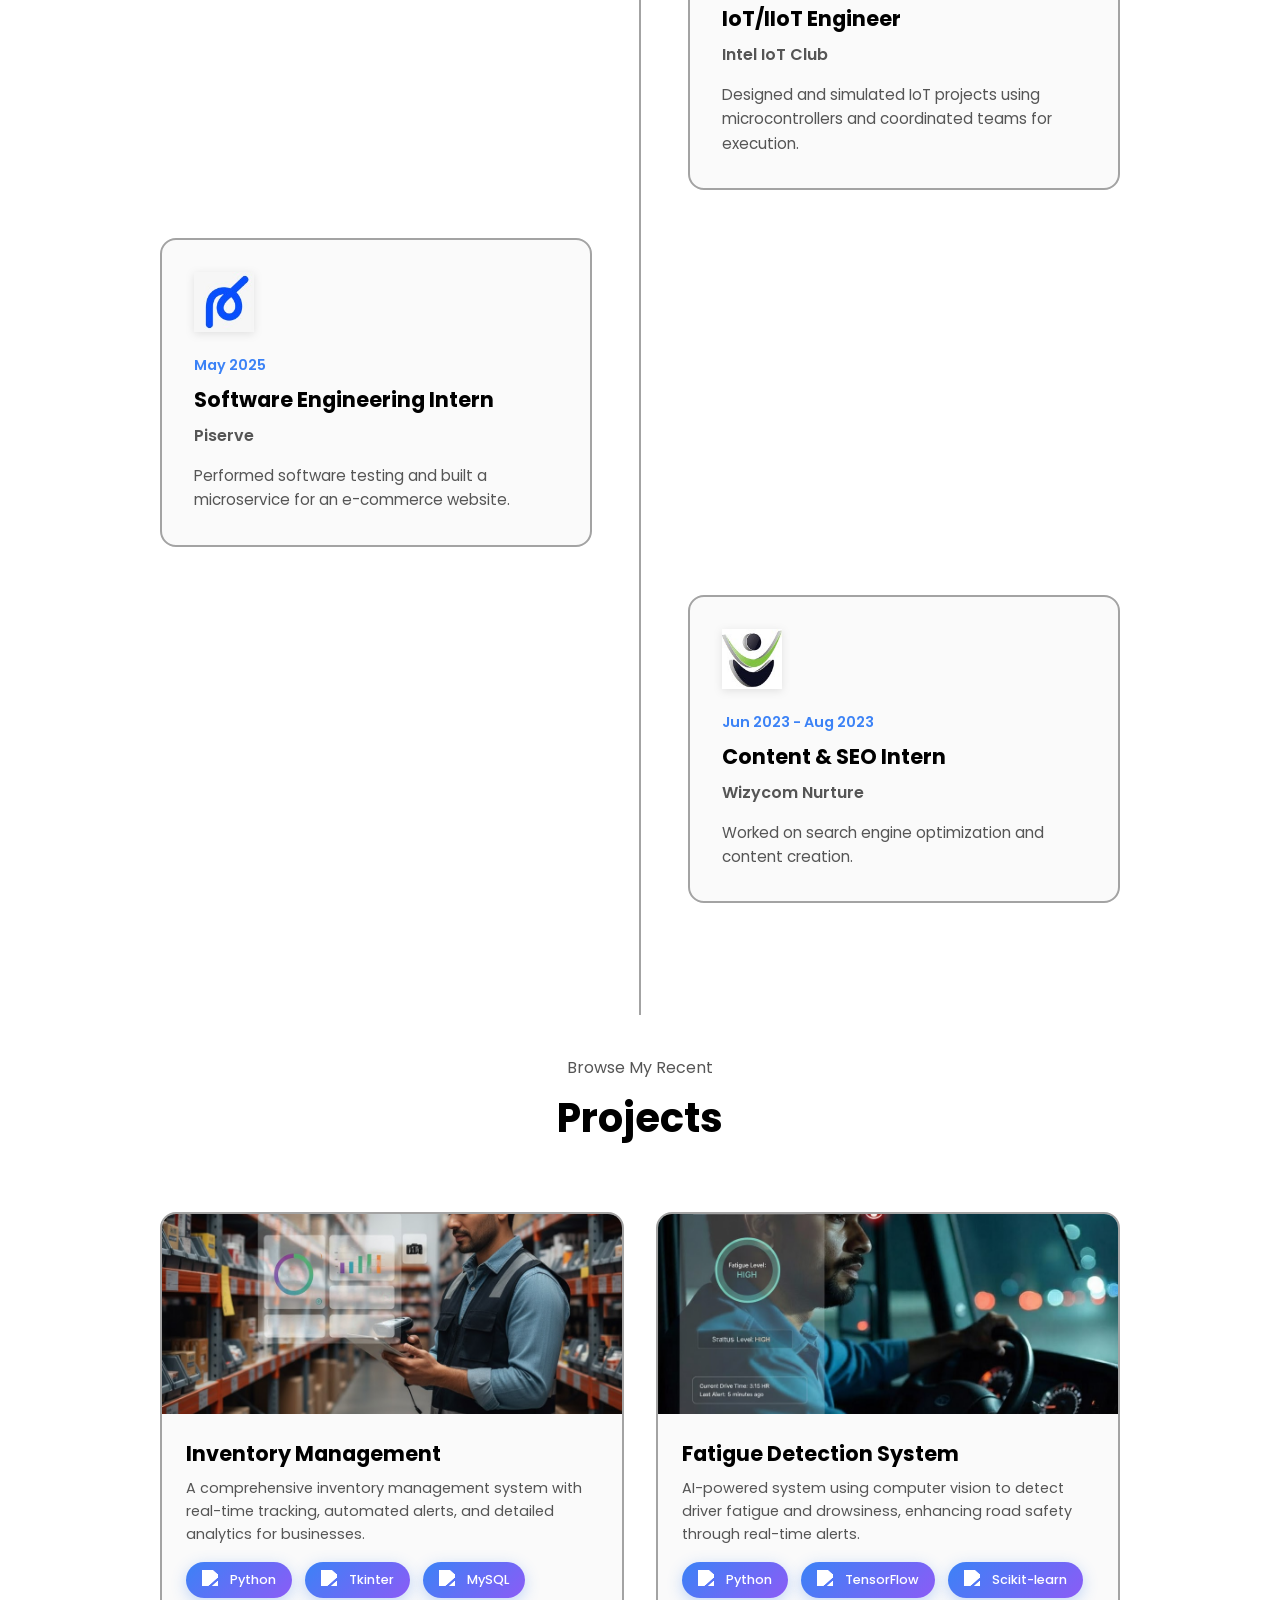
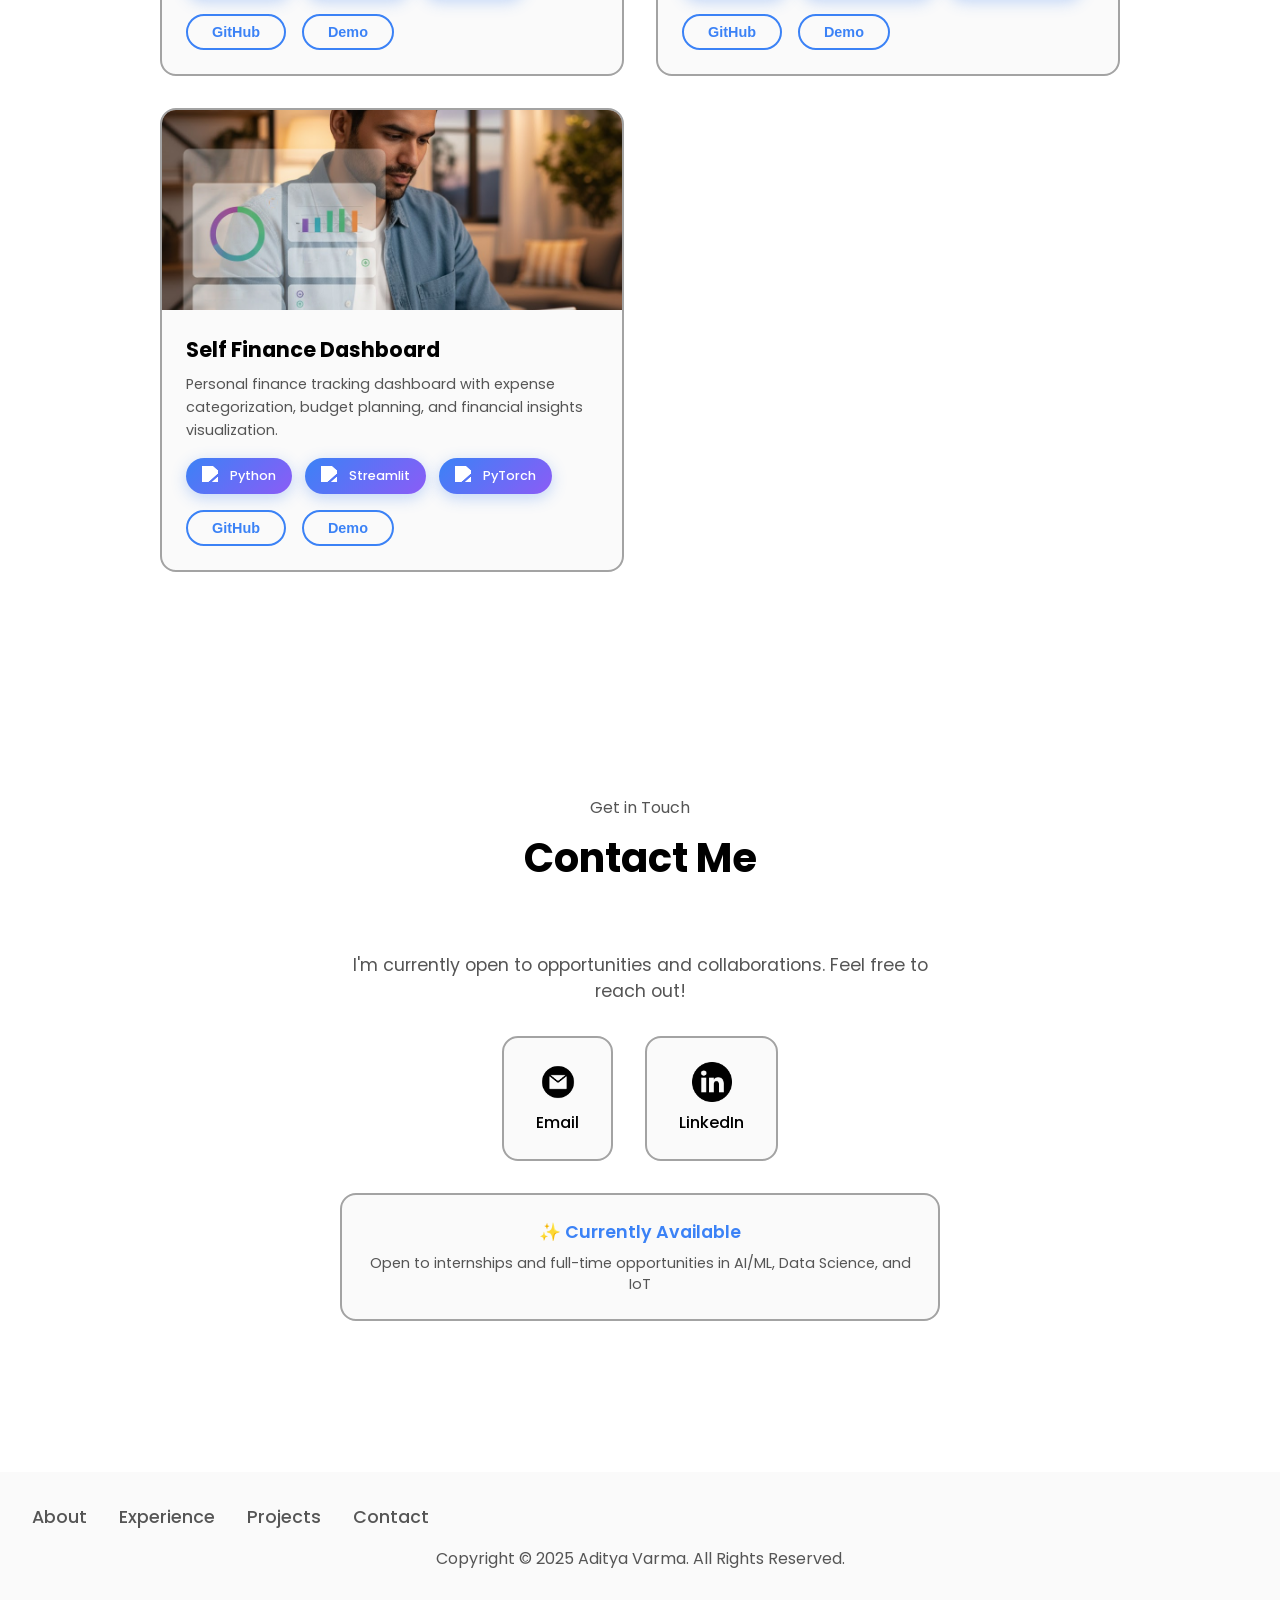
==== commit 7e4ec27a: "update" ====
--- a/index.html
+++ b/index.html
@@ -21,7 +21,6 @@
             <ul class="nav-links">
                 <li><a href="#profile" class="nav-link">Home</a></li>
                 <li><a href="#about" class="nav-link">About</a></li>
-                <li><a href="#skills" class="nav-link">Tech Stack</a></li>
                 <li><a href="#experience" class="nav-link">Experience</a></li>
                 <li><a href="#projects" class="nav-link">Projects</a></li>
                 <li><a href="#contact" class="nav-link">Contact</a></li>
@@ -41,7 +40,6 @@
             <div class="menu-links">
                 <li><a href="#profile" onclick="toggleMenu()">Home</a></li>
                 <li><a href="#about" onclick="toggleMenu()">About</a></li>
-                <li><a href="#skills" onclick="toggleMenu()">Tech Stack</a></li>
                 <li><a href="#experience" onclick="toggleMenu()">Experience</a></li>
                 <li><a href="#projects" onclick="toggleMenu()">Projects</a></li>
                 <li><a href="#contact" onclick="toggleMenu()">Contact</a></li>
@@ -83,7 +81,7 @@
         
         <div class="about-content">
             <div class="about-image-container">
-                <img src="./assets/about-pic-1.jpg" alt="Aditya Varma">
+                <img src="./assets/profile-pic-1.png" alt="Aditya Varma">
             </div>
             <div class="about-text-content">
                 <h2>Who Am I?</h2>
@@ -102,27 +100,88 @@
         
         <div class="tech-scroll-container">
             <div class="tech-scroll">
-                <div class="tech-item"><div class="tech-icon">🐍</div><div class="tech-name">Python</div></div>
-                <div class="tech-item"><div class="tech-icon">⚛️</div><div class="tech-name">React</div></div>
-                <div class="tech-item"><div class="tech-icon">📦</div><div class="tech-name">TensorFlow</div></div>
-                <div class="tech-item"><div class="tech-icon">☕</div><div class="tech-name">Java</div></div>
-                <div class="tech-item"><div class="tech-icon">🌐</div><div class="tech-name">JavaScript</div></div>
-                <div class="tech-item"><div class="tech-icon">🔧</div><div class="tech-name">Git</div></div>
-                <div class="tech-item"><div class="tech-icon">🤖</div><div class="tech-name">PyTorch</div></div>
-                <div class="tech-item"><div class="tech-icon">💾</div><div class="tech-name">MySQL</div></div>
-                <div class="tech-item"><div class="tech-icon">🎯</div><div class="tech-name">Arduino</div></div>
-                <div class="tech-item"><div class="tech-icon">🍓</div><div class="tech-name">Raspberry Pi</div></div>
+                <!-- Add actual logo images here. Example: -->
+                <div class="tech-item">
+                    <img src="https://cdn.jsdelivr.net/gh/devicons/devicon/icons/python/python-original.svg" alt="Python" class="tech-logo">
+                    <div class="tech-name">Python</div>
+                </div>
+                <div class="tech-item">
+                    <img src="https://cdn.jsdelivr.net/gh/devicons/devicon/icons/react/react-original.svg" alt="React" class="tech-logo">
+                    <div class="tech-name">React</div>
+                </div>
+                <div class="tech-item">
+                    <img src="https://cdn.jsdelivr.net/gh/devicons/devicon/icons/tensorflow/tensorflow-original.svg" alt="TensorFlow" class="tech-logo">
+                    <div class="tech-name">TensorFlow</div>
+                </div>
+                <div class="tech-item">
+                    <img src="https://cdn.jsdelivr.net/gh/devicons/devicon/icons/java/java-original.svg" alt="Java" class="tech-logo">
+                    <div class="tech-name">Java</div>
+                </div>
+                <div class="tech-item">
+                    <img src="https://cdn.jsdelivr.net/gh/devicons/devicon/icons/javascript/javascript-original.svg" alt="JavaScript" class="tech-logo">
+                    <div class="tech-name">JavaScript</div>
+                </div>
+                <div class="tech-item">
+                    <img src="https://cdn.jsdelivr.net/gh/devicons/devicon/icons/git/git-original.svg" alt="Git" class="tech-logo">
+                    <div class="tech-name">Git</div>
+                </div>
+                <div class="tech-item">
+                    <img src="https://cdn.jsdelivr.net/gh/devicons/devicon/icons/pytorch/pytorch-original.svg" alt="PyTorch" class="tech-logo">
+                    <div class="tech-name">PyTorch</div>
+                </div>
+                <div class="tech-item">
+                    <img src="https://cdn.jsdelivr.net/gh/devicons/devicon/icons/mysql/mysql-original.svg" alt="MySQL" class="tech-logo">
+                    <div class="tech-name">MySQL</div>
+                </div>
+                <div class="tech-item">
+                    <img src="https://cdn.jsdelivr.net/gh/devicons/devicon/icons/arduino/arduino-original.svg" alt="Arduino" class="tech-logo">
+                    <div class="tech-name">Arduino</div>
+                </div>
+                <div class="tech-item">
+                    <img src="https://cdn.jsdelivr.net/gh/devicons/devicon/icons/raspberrypi/raspberrypi-original.svg" alt="Raspberry Pi" class="tech-logo">
+                    <div class="tech-name">Raspberry Pi</div>
+                </div>
                 <!-- Duplicate for seamless loop -->
-                <div class="tech-item"><div class="tech-icon">🐍</div><div class="tech-name">Python</div></div>
-                <div class="tech-item"><div class="tech-icon">⚛️</div><div class="tech-name">React</div></div>
-                <div class="tech-item"><div class="tech-icon">📦</div><div class="tech-name">TensorFlow</div></div>
-                <div class="tech-item"><div class="tech-icon">☕</div><div class="tech-name">Java</div></div>
-                <div class="tech-item"><div class="tech-icon">🌐</div><div class="tech-name">JavaScript</div></div>
-                <div class="tech-item"><div class="tech-icon">🔧</div><div class="tech-name">Git</div></div>
-                <div class="tech-item"><div class="tech-icon">🤖</div><div class="tech-name">PyTorch</div></div>
-                <div class="tech-item"><div class="tech-icon">💾</div><div class="tech-name">MySQL</div></div>
-                <div class="tech-item"><div class="tech-icon">🎯</div><div class="tech-name">Arduino</div></div>
-                <div class="tech-item"><div class="tech-icon">🍓</div><div class="tech-name">Raspberry Pi</div></div>
+                <div class="tech-item">
+                    <img src="https://cdn.jsdelivr.net/gh/devicons/devicon/icons/python/python-original.svg" alt="Python" class="tech-logo">
+                    <div class="tech-name">Python</div>
+                </div>
+                <div class="tech-item">
+                    <img src="https://cdn.jsdelivr.net/gh/devicons/devicon/icons/react/react-original.svg" alt="React" class="tech-logo">
+                    <div class="tech-name">React</div>
+                </div>
+                <div class="tech-item">
+                    <img src="https://cdn.jsdelivr.net/gh/devicons/devicon/icons/tensorflow/tensorflow-original.svg" alt="TensorFlow" class="tech-logo">
+                    <div class="tech-name">TensorFlow</div>
+                </div>
+                <div class="tech-item">
+                    <img src="https://cdn.jsdelivr.net/gh/devicons/devicon/icons/java/java-original.svg" alt="Java" class="tech-logo">
+                    <div class="tech-name">Java</div>
+                </div>
+                <div class="tech-item">
+                    <img src="https://cdn.jsdelivr.net/gh/devicons/devicon/icons/javascript/javascript-original.svg" alt="JavaScript" class="tech-logo">
+                    <div class="tech-name">JavaScript</div>
+                </div>
+                <div class="tech-item">
+                    <img src="https://cdn.jsdelivr.net/gh/devicons/devicon/icons/git/git-original.svg" alt="Git" class="tech-logo">
+                    <div class="tech-name">Git</div>
+                </div>
+                <div class="tech-item">
+                    <img src="https://cdn.jsdelivr.net/gh/devicons/devicon/icons/pytorch/pytorch-original.svg" alt="PyTorch" class="tech-logo">
+                    <div class="tech-name">PyTorch</div>
+                </div>
+                <div class="tech-item">
+                    <img src="https://cdn.jsdelivr.net/gh/devicons/devicon/icons/mysql/mysql-original.svg" alt="MySQL" class="tech-logo">
+                    <div class="tech-name">MySQL</div>
+                </div>
+                <div class="tech-item">
+                    <img src="https://cdn.jsdelivr.net/gh/devicons/devicon/icons/arduino/arduino-original.svg" alt="Arduino" class="tech-logo">
+                    <div class="tech-name">Arduino</div>
+                </div>
+                <div class="tech-item">
+                    <img src="https://cdn.jsdelivr.net/gh/devicons/devicon/icons/raspberrypi/raspberrypi-original.svg" alt="Raspberry Pi" class="tech-logo">
+                    <div class="tech-name">Raspberry Pi</div>
+                </div>
             </div>
         </div>
     </section>
@@ -136,81 +195,93 @@
         <div class="timeline">
             <div class="timeline-item">
                 <div class="timeline-content">
-                    <div class="timeline-basic">
-                        <div class="timeline-date">Jun 2024 - Sep 2025</div>
-                        <h3 class="timeline-title">IoT/IIoT Engineer</h3>
-                        <p class="timeline-company">Intel IoT Club</p>
-                        <p class="timeline-description">Designed and simulated IoT projects using microcontrollers...</p>
-                    </div>
-                    <div class="timeline-detailed">
-                        <div class="detailed-header">
+                    <img src="./assets/intel_iot_club_logo.png" alt="Intel IoT Club" class="timeline-logo">
+                    <div class="timeline-date">Jun 2024 - Sep 2025</div>
+                    <h3 class="timeline-title">IoT/IIoT Engineer</h3>
+                    <p class="timeline-company">Intel IoT Club</p>
+                    <p class="timeline-description">Designed and simulated IoT projects using microcontrollers and coordinated teams for execution.</p>
+                    
+                    <!-- Popup Detail -->
+                    <div class="timeline-popup">
+                        <div class="popup-header">
                             <div>
-                                <div class="timeline-date">Jun 2024 - Sep 2025</div>
-                                <h3 class="timeline-title">IoT/IIoT Engineer</h3>
-                                <p class="timeline-company">Intel IoT Club</p>
+                                <h3 class="popup-title">IoT/IIoT Engineer</h3>
+                                <p class="popup-company">Intel IoT Club</p>
+                                <p class="popup-date">Jun 2024 - Sep 2025</p>
                             </div>
-                            <img src="./assets/intel_iot_club_logo.png" alt="Intel IoT Club" class="timeline-logo">
-                        </div>
-                        <ul class="responsibilities-list">
-                            <li>Led design and simulation of complex IoT projects using Arduino and ESP32</li>
-                            <li>Coordinated cross-functional teams for project execution and delivery</li>
-                            <li>Implemented sensor integration and data acquisition systems</li>
-                            <li>Developed real-time monitoring solutions for industrial applications</li>
-                        </ul>
+                            <img src="./assets/intel_iot_club_logo.png" alt="Intel IoT Club" class="popup-logo">
+                        </div>
+                        <div class="popup-content">
+                            <h4>Key Responsibilities:</h4>
+                            <ul class="responsibilities-list">
+                                <li>Led design and simulation of complex IoT projects using Arduino and ESP32</li>
+                                <li>Coordinated cross-functional teams for project execution and delivery</li>
+                                <li>Implemented sensor integration and data acquisition systems</li>
+                                <li>Developed real-time monitoring solutions for industrial applications</li>
+                            </ul>
+                        </div>
                     </div>
                 </div>
             </div>
 
             <div class="timeline-item">
                 <div class="timeline-content">
-                    <div class="timeline-basic">
-                        <div class="timeline-date">May 2025</div>
-                        <h3 class="timeline-title">Software Engineering Intern</h3>
-                        <p class="timeline-company">Piserve</p>
-                        <p class="timeline-description">Performed software testing and built microservices...</p>
-                    </div>
-                    <div class="timeline-detailed">
-                        <div class="detailed-header">
+                    <img src="./assets/Piserve_logo.png" alt="Piserve" class="timeline-logo">
+                    <div class="timeline-date">May 2025</div>
+                    <h3 class="timeline-title">Software Engineering Intern</h3>
+                    <p class="timeline-company">Piserve</p>
+                    <p class="timeline-description">Performed software testing and built a microservice for an e-commerce website.</p>
+                    
+                    <!-- Popup Detail -->
+                    <div class="timeline-popup">
+                        <div class="popup-header">
                             <div>
-                                <div class="timeline-date">May 2025</div>
-                                <h3 class="timeline-title">Software Engineering Intern</h3>
-                                <p class="timeline-company">Piserve</p>
+                                <h3 class="popup-title">Software Engineering Intern</h3>
+                                <p class="popup-company">Piserve</p>
+                                <p class="popup-date">May 2025</p>
                             </div>
-                            <img src="./assets/Piserve_logo.png" alt="Piserve" class="timeline-logo">
-                        </div>
-                        <ul class="responsibilities-list">
-                            <li>Conducted comprehensive software testing and quality assurance</li>
-                            <li>Built scalable microservice architecture for e-commerce platform</li>
-                            <li>Optimized API performance and reduced response time by 40%</li>
-                            <li>Collaborated with development team using Agile methodologies</li>
-                        </ul>
+                            <img src="./assets/Piserve_logo.png" alt="Piserve" class="popup-logo">
+                        </div>
+                        <div class="popup-content">
+                            <h4>Key Responsibilities:</h4>
+                            <ul class="responsibilities-list">
+                                <li>Conducted comprehensive software testing and quality assurance</li>
+                                <li>Built scalable microservice architecture for e-commerce platform</li>
+                                <li>Optimized API performance and reduced response time by 40%</li>
+                                <li>Collaborated with development team using Agile methodologies</li>
+                            </ul>
+                        </div>
                     </div>
                 </div>
             </div>
 
             <div class="timeline-item">
                 <div class="timeline-content">
-                    <div class="timeline-basic">
-                        <div class="timeline-date">Jun 2023 - Aug 2023</div>
-                        <h3 class="timeline-title">Content & SEO Intern</h3>
-                        <p class="timeline-company">Wizycom Nurture</p>
-                        <p class="timeline-description">Worked on search engine optimization and content creation...</p>
-                    </div>
-                    <div class="timeline-detailed">
-                        <div class="detailed-header">
+                    <img src="./assets/Wizycom_Nurture_logo.png" alt="Wizycom" class="timeline-logo">
+                    <div class="timeline-date">Jun 2023 - Aug 2023</div>
+                    <h3 class="timeline-title">Content & SEO Intern</h3>
+                    <p class="timeline-company">Wizycom Nurture</p>
+                    <p class="timeline-description">Worked on search engine optimization and content creation.</p>
+                    
+                    <!-- Popup Detail -->
+                    <div class="timeline-popup">
+                        <div class="popup-header">
                             <div>
-                                <div class="timeline-date">Jun 2023 - Aug 2023</div>
-                                <h3 class="timeline-title">Content & SEO Intern</h3>
-                                <p class="timeline-company">Wizycom Nurture</p>
+                                <h3 class="popup-title">Content & SEO Intern</h3>
+                                <p class="popup-company">Wizycom Nurture</p>
+                                <p class="popup-date">Jun 2023 - Aug 2023</p>
                             </div>
-                            <img src="./assets/Wizycom_Nurture_logo.png" alt="Wizycom" class="timeline-logo">
-                        </div>
-                        <ul class="responsibilities-list">
-                            <li>Improved website SEO ranking through keyword optimization</li>
-                            <li>Created engaging content for digital marketing campaigns</li>
-                            <li>Analyzed website traffic and user engagement metrics</li>
-                            <li>Implemented on-page SEO strategies increasing organic traffic</li>
-                        </ul>
+                            <img src="./assets/Wizycom_Nurture_logo.png" alt="Wizycom" class="popup-logo">
+                        </div>
+                        <div class="popup-content">
+                            <h4>Key Responsibilities:</h4>
+                            <ul class="responsibilities-list">
+                                <li>Improved website SEO ranking through keyword optimization</li>
+                                <li>Created engaging content for digital marketing campaigns</li>
+                                <li>Analyzed website traffic and user engagement metrics</li>
+                                <li>Implemented on-page SEO strategies increasing organic traffic</li>
+                            </ul>
+                        </div>
                     </div>
                 </div>
             </div>
@@ -232,9 +303,18 @@
                     <h3 class="project-title">Inventory Management</h3>
                     <p class="project-description">A comprehensive inventory management system with real-time tracking, automated alerts, and detailed analytics for businesses.</p>
                     <div class="project-tags">
-                        <span class="tag">🐍 Python</span>
-                        <span class="tag">🖼️ Tkinter</span>
-                        <span class="tag">💾 MySQL</span>
+                        <span class="tag">
+                            <img src="https://cdn.jsdelivr.net/gh/devicons/devicon/icons/python/python-original.svg" alt="Python" class="tag-icon">
+                            Python
+                        </span>
+                        <span class="tag">
+                            <img src="https://cdn.jsdelivr.net/gh/devicons/devicon/icons/python/python-original.svg" alt="Tkinter" class="tag-icon">
+                            Tkinter
+                        </span>
+                        <span class="tag">
+                            <img src="https://cdn.jsdelivr.net/gh/devicons/devicon/icons/mysql/mysql-original.svg" alt="MySQL" class="tag-icon">
+                            MySQL
+                        </span>
                     </div>
                     <div class="project-links">
                         <button class="btn btn-color-2 project-btn" onclick="location.href='https://github.com/justvarma/Inventory_managment'">GitHub</button>
@@ -251,9 +331,18 @@
                     <h3 class="project-title">Fatigue Detection System</h3>
                     <p class="project-description">AI-powered system using computer vision to detect driver fatigue and drowsiness, enhancing road safety through real-time alerts.</p>
                     <div class="project-tags">
-                        <span class="tag">🐍 Python</span>
-                        <span class="tag">📦 TensorFlow</span>
-                        <span class="tag">🔬 Scikit-learn</span>
+                        <span class="tag">
+                            <img src="https://cdn.jsdelivr.net/gh/devicons/devicon/icons/python/python-original.svg" alt="Python" class="tag-icon">
+                            Python
+                        </span>
+                        <span class="tag">
+                            <img src="https://cdn.jsdelivr.net/gh/devicons/devicon/icons/tensorflow/tensorflow-original.svg" alt="TensorFlow" class="tag-icon">
+                            TensorFlow
+                        </span>
+                        <span class="tag">
+                            <img src="https://cdn.jsdelivr.net/gh/devicons/devicon/icons/python/python-original.svg" alt="Scikit-learn" class="tag-icon">
+                            Scikit-learn
+                        </span>
                     </div>
                     <div class="project-links">
                         <button class="btn btn-color-2 project-btn" onclick="location.href='https://github.com/justvarma/Fatigue_Detection'">GitHub</button>
@@ -270,9 +359,18 @@
                     <h3 class="project-title">Self Finance Dashboard</h3>
                     <p class="project-description">Personal finance tracking dashboard with expense categorization, budget planning, and financial insights visualization.</p>
                     <div class="project-tags">
-                        <span class="tag">🐍 Python</span>
-                        <span class="tag">📊 Streamlit</span>
-                        <span class="tag">🤖 PyTorch</span>
+                        <span class="tag">
+                            <img src="https://cdn.jsdelivr.net/gh/devicons/devicon/icons/python/python-original.svg" alt="Python" class="tag-icon">
+                            Python
+                        </span>
+                        <span class="tag">
+                            <img src="https://cdn.jsdelivr.net/gh/devicons/devicon/icons/python/python-original.svg" alt="Streamlit" class="tag-icon">
+                            Streamlit
+                        </span>
+                        <span class="tag">
+                            <img src="https://cdn.jsdelivr.net/gh/devicons/devicon/icons/pytorch/pytorch-original.svg" alt="PyTorch" class="tag-icon">
+                            PyTorch
+                        </span>
                     </div>
                     <div class="project-links">
                         <button class="btn btn-color-2 project-btn" onclick="location.href='https://github.com/justvarma/Inventory_managment'">GitHub</button>
@@ -318,7 +416,6 @@
             <div class="nav-links-container">
                 <ul class="nav-links">
                     <li><a href="#about">About</a></li>
-                    <li><a href="#skills">Tech Stack</a></li>
                     <li><a href="#experience">Experience</a></li>
                     <li><a href="#projects">Projects</a></li>
                     <li><a href="#contact">Contact</a></li>
--- a/style.css
+++ b/style.css
@@ -668,8 +668,10 @@
     border-color: var(--accent-color);
 }
 
-.tech-icon {
-    font-size: 3rem;
+.tech-logo {
+    width: 60px;
+    height: 60px;
+    object-fit: contain;
 }
 
 .tech-name {
@@ -678,7 +680,7 @@
     font-weight: 500;
 }
 
-/* ===== EXPERIENCE SECTION - ENHANCED WITH DETAILED VIEW ===== */
+/* ===== EXPERIENCE SECTION - POPUP DESIGN ===== */
 #experience {
     position: relative;
 }
@@ -713,7 +715,7 @@
     width: 45%;
     position: relative;
     transition: all 0.3s ease;
-    overflow: hidden;
+    cursor: pointer;
 }
 
 .timeline-item:nth-child(odd) .timeline-content {
@@ -721,20 +723,17 @@
 }
 
 .timeline-content:hover {
-    transform: scale(1.05);
-    box-shadow: 0 15px 40px rgba(59, 130, 246, 0.2);
+    transform: scale(1.03);
+    box-shadow: 0 10px 30px rgba(59, 130, 246, 0.2);
     border-color: var(--accent-color);
 }
 
-.timeline-basic {
-    position: relative;
-    z-index: 2;
-    transition: opacity 0.3s ease;
-}
-
-.timeline-content:hover .timeline-basic {
-    opacity: 0;
-    pointer-events: none;
+.timeline-logo {
+    width: 60px;
+    height: 60px;
+    object-fit: contain;
+    margin-bottom: 1rem;
+    filter: drop-shadow(0 2px 4px rgba(0,0,0,0.1));
 }
 
 .timeline-date {
@@ -760,47 +759,108 @@
 .timeline-description {
     color: var(--secondary-color-2);
     line-height: 1.6;
-}
-
-.timeline-detailed {
-    position: absolute;
+    font-size: 0.95rem;
+}
+
+/* Popup Window */
+.timeline-popup {
+    position: fixed;
+    top: 50%;
+    left: 50%;
+    transform: translate(-50%, -50%) scale(0.8);
+    background: var(--primary-color);
+    border: 3px solid var(--accent-color);
+    border-radius: 1.5rem;
+    padding: 2.5rem;
+    min-width: 500px;
+    max-width: 90%;
+    max-height: 80vh;
+    overflow-y: auto;
+    box-shadow: 0 20px 60px rgba(0, 0, 0, 0.4);
+    z-index: 10000;
+    opacity: 0;
+    pointer-events: none;
+    transition: all 0.3s cubic-bezier(0.68, -0.55, 0.265, 1.55);
+}
+
+.timeline-popup.active {
+    opacity: 1;
+    pointer-events: all;
+    transform: translate(-50%, -50%) scale(1);
+}
+
+.popup-overlay {
+    position: fixed;
     top: 0;
     left: 0;
     width: 100%;
     height: 100%;
-    background: var(--primary-color-2);
-    padding: 2rem;
+    background: rgba(0, 0, 0, 0.7);
+    backdrop-filter: blur(5px);
+    z-index: 9999;
     opacity: 0;
-    transform: translateY(20px);
-    transition: all 0.3s ease;
     pointer-events: none;
-    z-index: 3;
-}
-
-.timeline-content:hover .timeline-detailed {
+    transition: opacity 0.3s ease;
+}
+
+.popup-overlay.active {
     opacity: 1;
-    transform: translateY(0);
     pointer-events: all;
 }
 
-.detailed-header {
+.popup-header {
     display: flex;
     justify-content: space-between;
     align-items: start;
+    margin-bottom: 2rem;
+    padding-bottom: 1.5rem;
+    border-bottom: 2px solid var(--container-border);
+}
+
+.popup-title {
+    color: var(--secondary-color);
+    font-size: 1.5rem;
+    margin-bottom: 0.5rem;
+}
+
+.popup-company {
+    color: var(--accent-color);
+    font-size: 1.1rem;
+    font-weight: 600;
+    margin-bottom: 0.3rem;
+}
+
+.popup-date {
+    color: var(--secondary-color-2);
+    font-size: 0.9rem;
+}
+
+.popup-logo {
+    width: 80px;
+    height: 80px;
+    object-fit: contain;
+    filter: drop-shadow(0 4px 8px rgba(0,0,0,0.1));
+}
+
+.popup-content h4 {
+    color: var(--secondary-color);
+    font-size: 1.2rem;
     margin-bottom: 1rem;
 }
 
 .responsibilities-list {
     list-style: none;
-    margin: 1rem 0;
+    margin: 0;
+    padding: 0;
 }
 
 .responsibilities-list li {
     color: var(--secondary-color-2);
-    margin-bottom: 0.5rem;
-    padding-left: 1.5rem;
+    margin-bottom: 1rem;
+    padding-left: 2rem;
     position: relative;
     line-height: 1.6;
+    font-size: 1rem;
 }
 
 .responsibilities-list li::before {
@@ -808,13 +868,8 @@
     position: absolute;
     left: 0;
     color: var(--accent-color);
-    font-size: 1.2rem;
-}
-
-.timeline-logo {
-    width: 60px;
-    height: 60px;
-    object-fit: contain;
+    font-size: 1.5rem;
+    font-weight: bold;
 }
 
 /* ===== PROJECTS SECTION - ENHANCED STACK DISPLAY ===== */
@@ -899,6 +954,16 @@
     transition: all 0.3s ease;
     position: relative;
     overflow: hidden;
+    display: flex;
+    align-items: center;
+    gap: 0.5rem;
+}
+
+.tag-icon {
+    width: 20px;
+    height: 20px;
+    object-fit: contain;
+    filter: brightness(0) invert(1);
 }
 
 .tag::before {
--- a/mediaqueries.css
+++ b/mediaqueries.css
@@ -54,7 +54,7 @@
     
     /* Timeline responsive */
     .timeline-content {
-        width: 100%;
+        width: 80%;
         margin-left: 0 !important;
     }
     .timeline::before {
@@ -66,18 +66,34 @@
         width: 100px;
         height: 100px;
     }
-    .tech-icon {
-        font-size: 2.5rem;
+    .tech-logo {
+        width: 50px;
+        height: 50px;
+    }
+    
+    /* Popup responsive */
+    .timeline-popup {
+        min-width: 85%;
+        padding: 2rem;
+    }
+}
+
+@media screen and (max-width: 900px) {
+    /* Timeline for tablets */
+    .timeline-content {
+        width: 90%;
     }
 }
 
 @media screen and (max-width: 600px) {
     #contact, footer {
-        height: 40vh;
+        height: fit-content;
+        min-height: 40vh;
     }
     #profile {
         height: 83vh;
         margin-bottom: 0;
+        gap: 2rem;
     }
     article {
         font-size: 1rem;    
@@ -91,6 +107,7 @@
     }
     .contact-info-container {
         margin: 0;
+        width: 100%;
     }
     .contact-info-container p, .nav-links li a{
         font-size: 1rem;
@@ -104,17 +121,24 @@
         text-align: center;
     }
     .section__pic-container {
-        width: auto;
-        height: 46vw;
-        justify-content: center;
+        width: 250px;
+        height: 250px;
+        margin: 0 auto 1rem;
     }
     .title {
         font-size: 2rem;
     }
+    .section__text .title {
+        font-size: 2.5rem;
+    }
+    .typing-text {
+        font-size: 1.3rem;
+    }
     
     /* About section mobile */
     .about-image-container {
-        width: 250px;
+        width: 100%;
+        max-width: 300px;
         height: 350px;
     }
     .about-text-content h2 {
@@ -125,31 +149,175 @@
     }
     
     /* Tech stack mobile */
+    .tech-scroll-container {
+        padding: 1rem 0;
+    }
+    .tech-scroll {
+        gap: 2rem;
+    }
+    .tech-item {
+        width: 90px;
+        height: 90px;
+    }
+    .tech-logo {
+        width: 45px;
+        height: 45px;
+    }
+    .tech-name {
+        font-size: 0.75rem;
+    }
+    
+    /* Timeline mobile */
+    .timeline-content {
+        width: 100%;
+        padding: 1.5rem;
+    }
+    .timeline-logo {
+        width: 50px;
+        height: 50px;
+    }
+    .timeline-title {
+        font-size: 1.1rem;
+    }
+    .timeline-company {
+        font-size: 0.9rem;
+    }
+    .timeline-description {
+        font-size: 0.85rem;
+    }
+    
+    /* Popup mobile */
+    .timeline-popup {
+        min-width: 95%;
+        padding: 1.5rem;
+        max-height: 85vh;
+    }
+    .popup-header {
+        flex-direction: column;
+        gap: 1rem;
+    }
+    .popup-logo {
+        width: 60px;
+        height: 60px;
+        align-self: flex-start;
+    }
+    .popup-title {
+        font-size: 1.2rem;
+    }
+    .popup-company {
+        font-size: 1rem;
+    }
+    .responsibilities-list li {
+        font-size: 0.9rem;
+        padding-left: 1.5rem;
+    }
+    
+    /* Projects mobile */
+    .projects-grid {
+        grid-template-columns: 1fr;
+    }
+    .project-card {
+        max-width: 100%;
+    }
+    .project-tags {
+        gap: 0.5rem;
+    }
+    .tag {
+        font-size: 0.7rem;
+        padding: 0.4rem 0.8rem;
+    }
+    .tag-icon {
+        width: 16px;
+        height: 16px;
+    }
+    
+    /* Buttons mobile */
+    .btn-container {
+        flex-direction: column;
+        gap: 0.5rem;
+    }
+    .btn {
+        width: 100%;
+        max-width: 300px;
+    }
+    .project-links {
+        flex-direction: column;
+        gap: 0.5rem;
+    }
+    .project-btn {
+        width: 100%;
+    }
+    
+    /* Disable custom cursor on mobile */
+    body {
+        cursor: auto;
+    }
+    .custom-cursor, .cursor-dot {
+        display: none;
+    }
+    
+    /* Section spacing mobile */
+    section {
+        padding-top: 6vh;
+        margin: 0 5%;
+    }
+    .section-title {
+        margin-bottom: 2rem;
+    }
+    
+    /* Particles mobile */
+    .particle {
+        width: 3px;
+        height: 3px;
+    }
+}
+
+@media screen and (max-width: 400px) {
+    /* Extra small devices */
+    .section__pic-container {
+        width: 200px;
+        height: 200px;
+    }
+    .section__text .title {
+        font-size: 2rem;
+    }
+    .typing-text {
+        font-size: 1.1rem;
+    }
+    .about-image-container {
+        height: 300px;
+    }
     .tech-item {
         width: 80px;
         height: 80px;
     }
-    .tech-icon {
-        font-size: 2rem;
-    }
-    .tech-name {
-        font-size: 0.75rem;
-    }
-    
-    /* Projects mobile */
-    .project-tags {
-        gap: 0.5rem;
-    }
-    .tag {
-        font-size: 0.7rem;
-        padding: 0.4rem 0.8rem;
-    }
-    
-    /* Disable custom cursor on mobile */
-    body {
-        cursor: auto;
-    }
-    .custom-cursor, .cursor-dot {
+    .tech-logo {
+        width: 40px;
+        height: 40px;
+    }
+    .timeline-popup {
+        padding: 1rem;
+    }
+    .popup-title {
+        font-size: 1.1rem;
+    }
+}
+
+/* Landscape mobile */
+@media screen and (max-height: 600px) and (orientation: landscape) {
+    #profile {
+        height: auto;
+        min-height: 100vh;
+        padding: 6rem 0 2rem;
+    }
+    .section__pic-container {
+        width: 200px;
+        height: 200px;
+    }
+    .particles {
         display: none;
     }
+    .timeline-popup {
+        max-height: 90vh;
+    }
 }
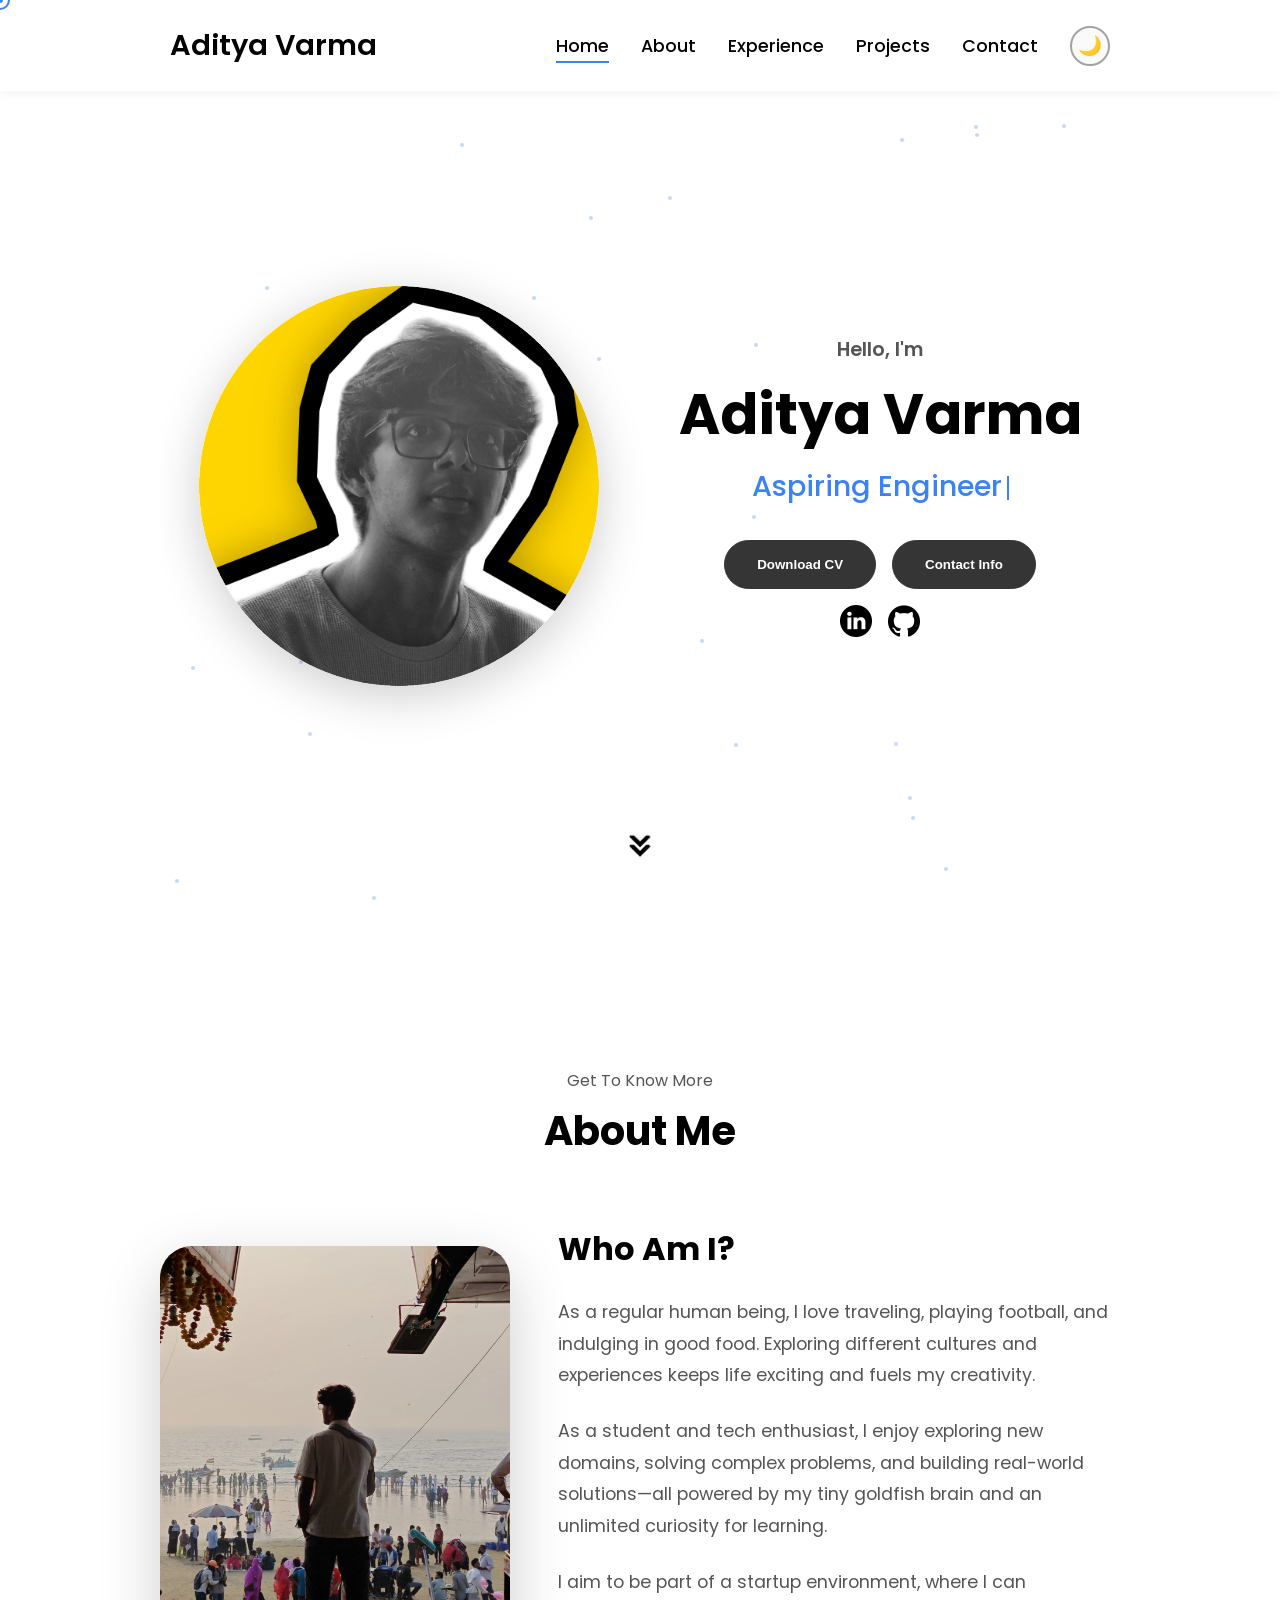
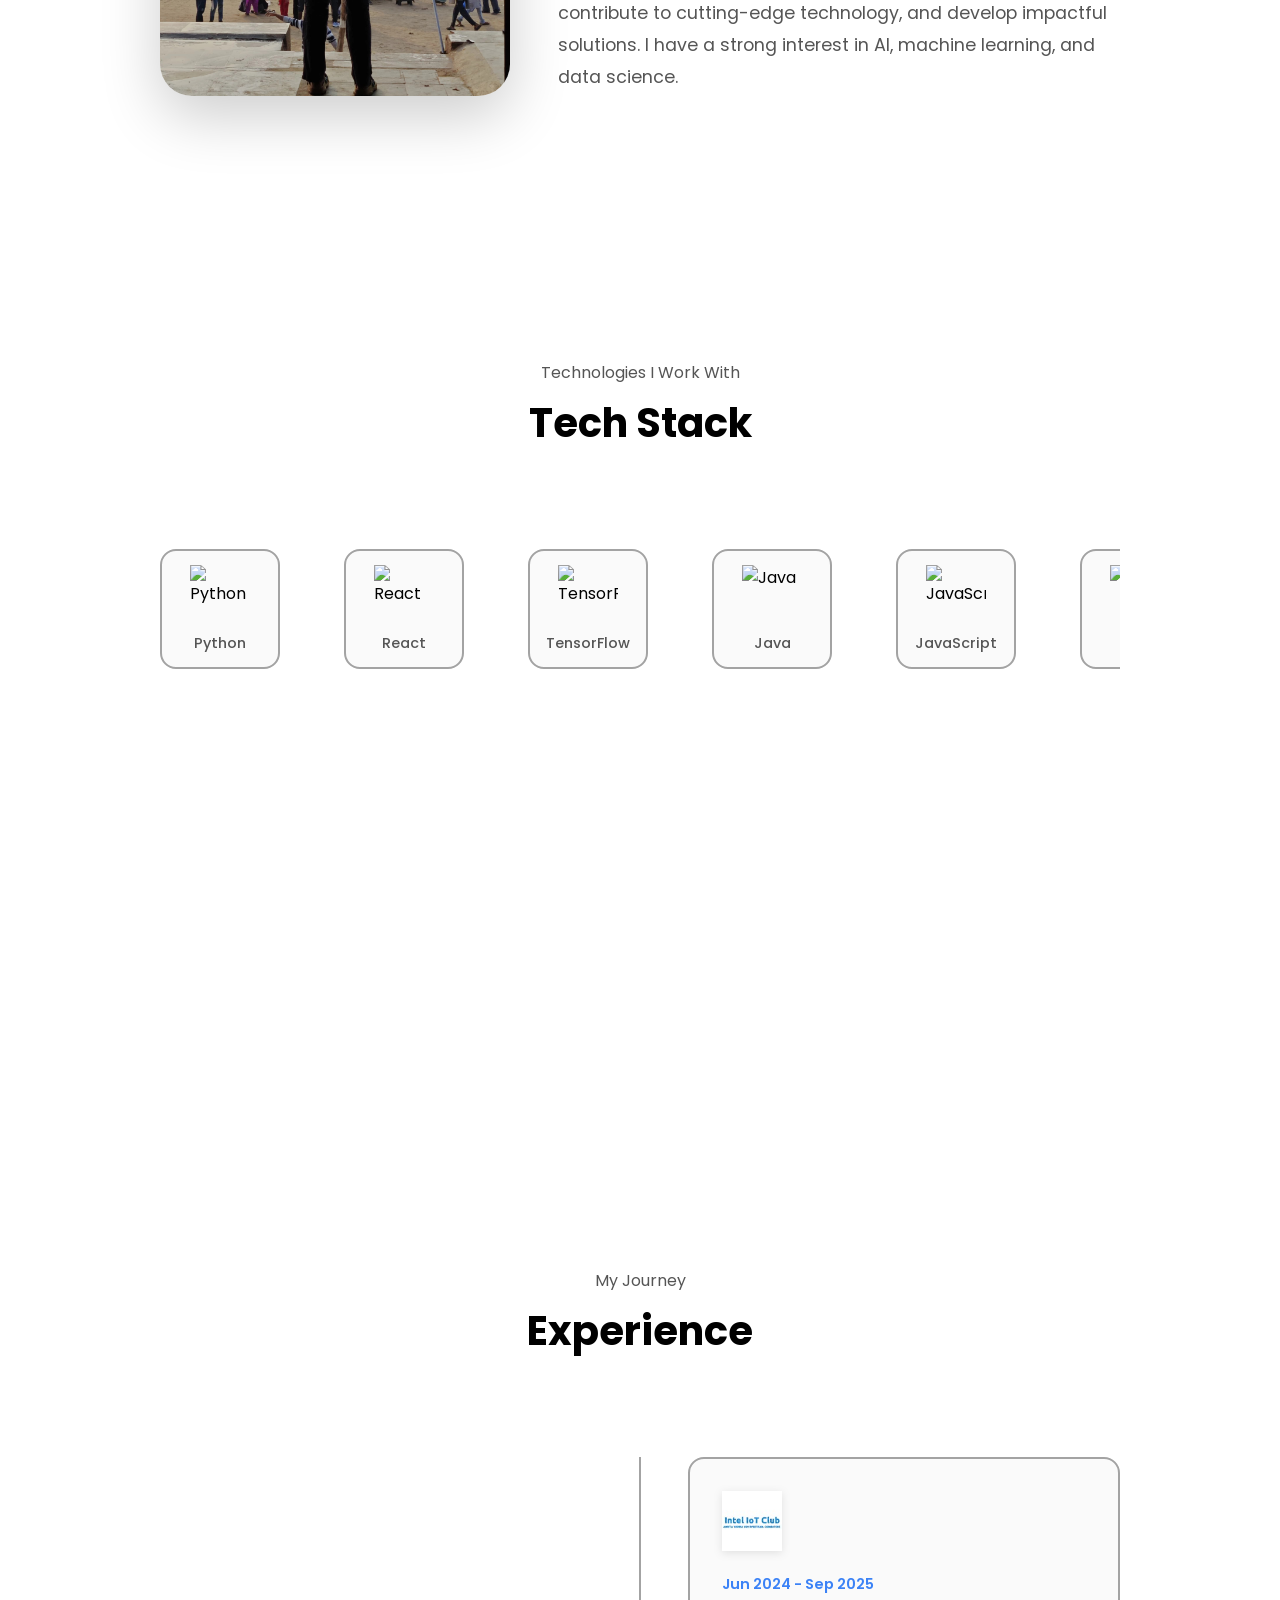
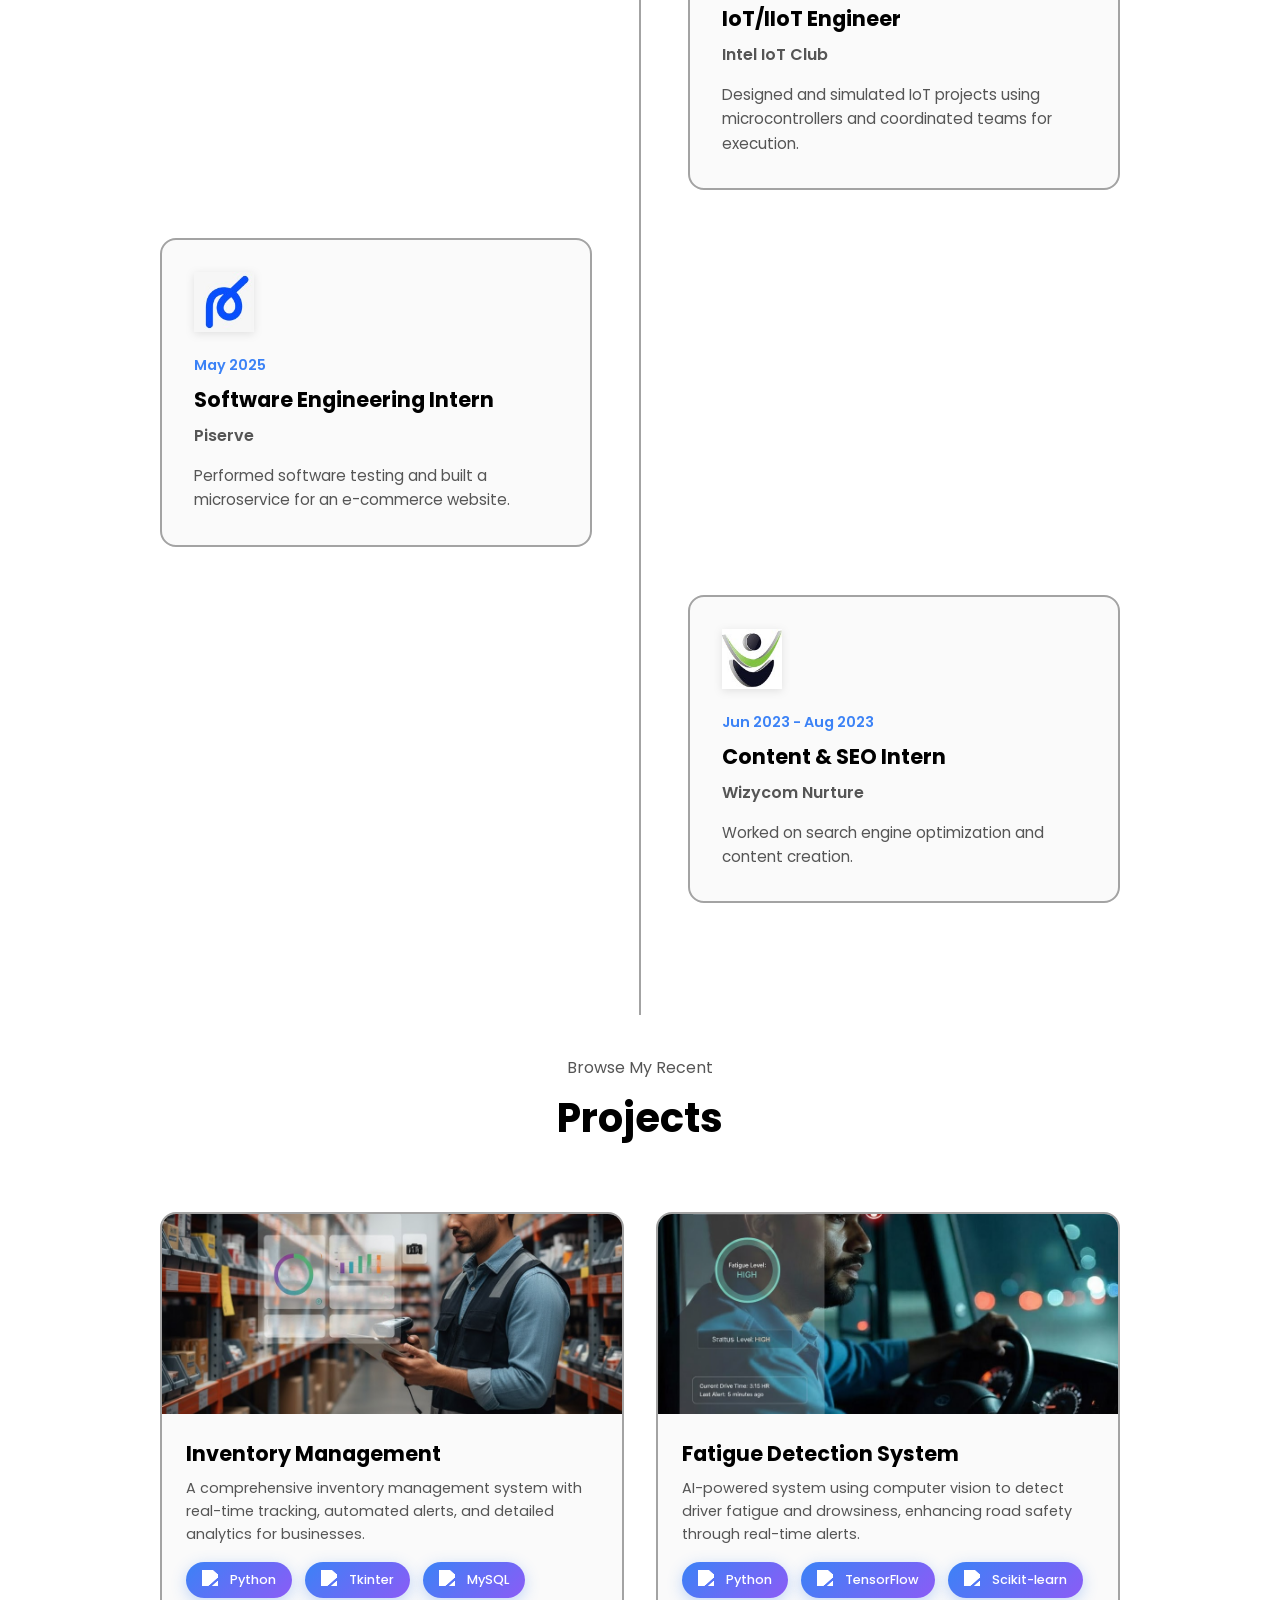
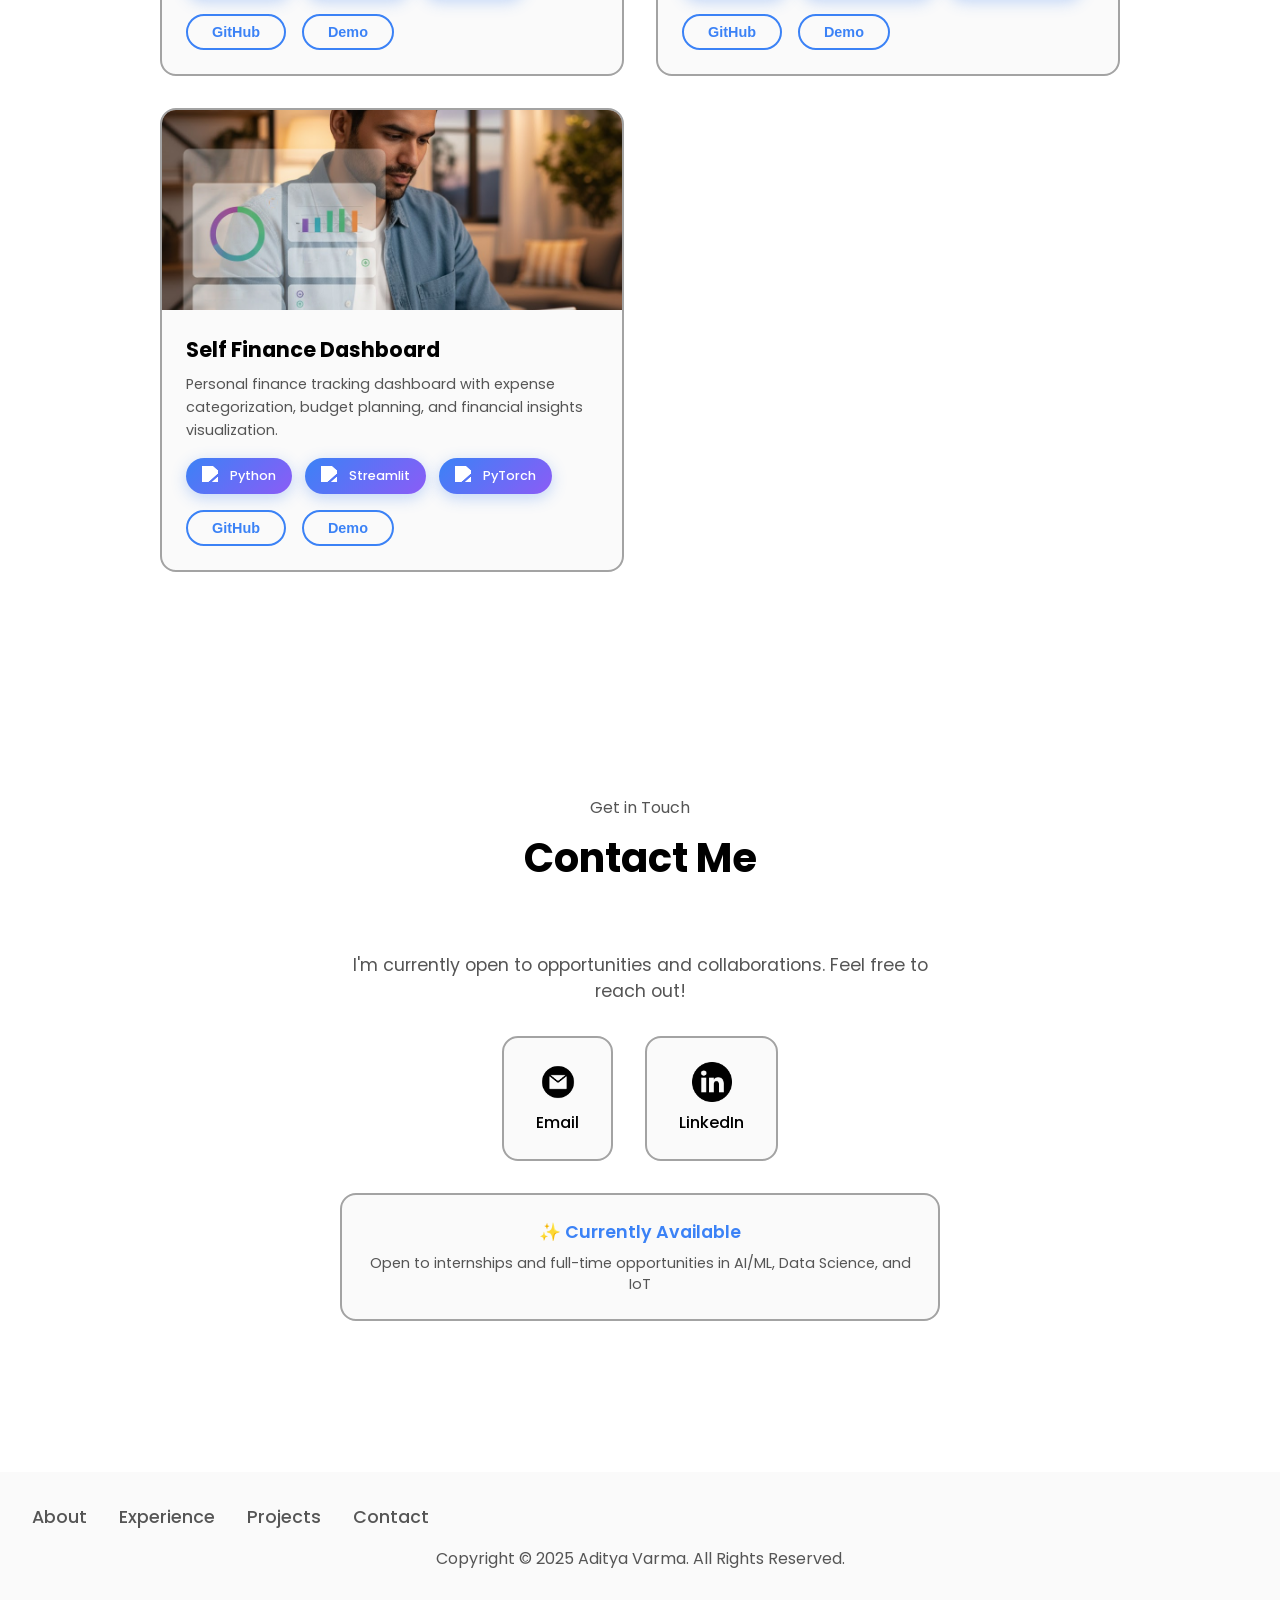
==== commit d8bd9731: "update" ====
--- a/index.html
+++ b/index.html
@@ -81,7 +81,7 @@
         
         <div class="about-content">
             <div class="about-image-container">
-                <img src="./assets/profile-pic-1.png" alt="Aditya Varma">
+                <img src="./assets/about-pic-1.jpg" alt="Aditya Varma">
             </div>
             <div class="about-text-content">
                 <h2>Who Am I?</h2>
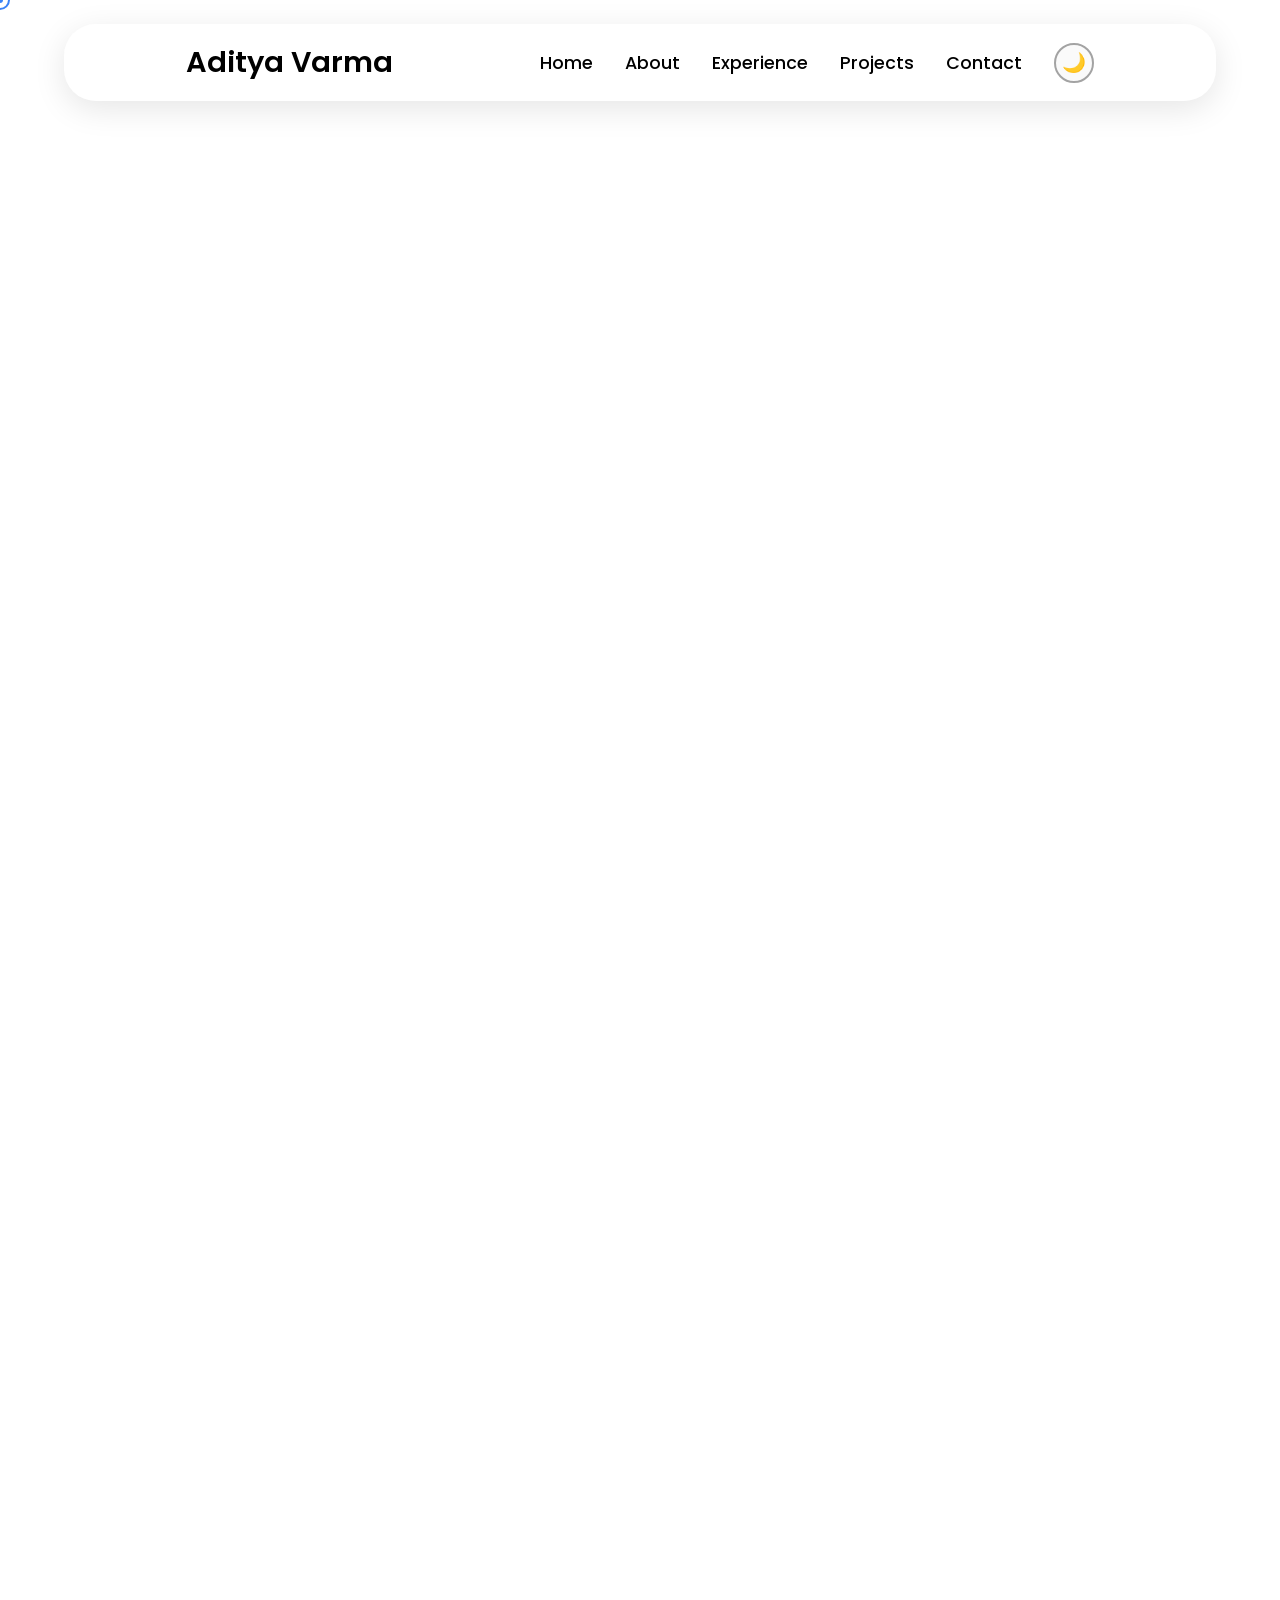
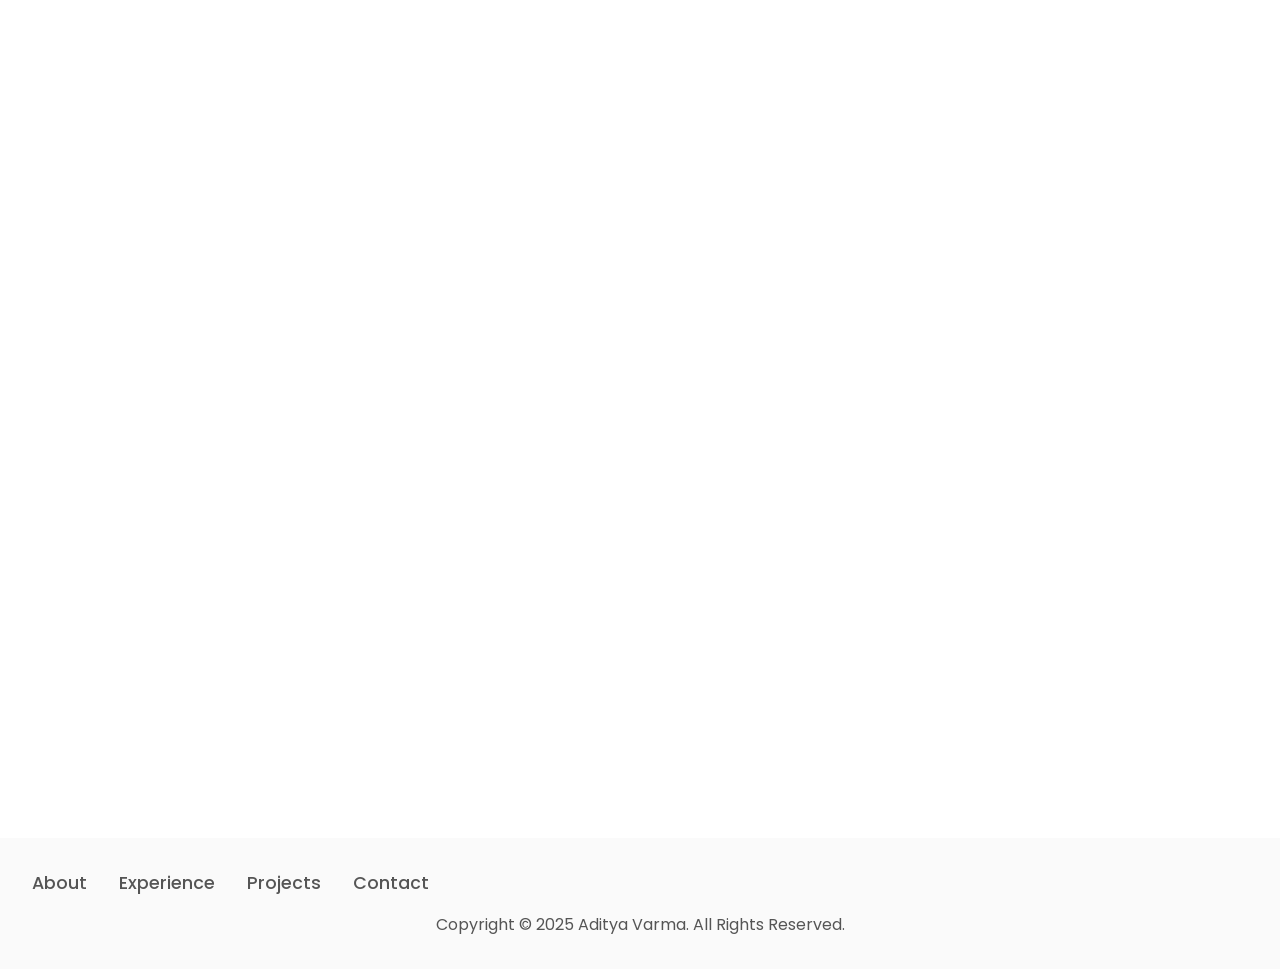
==== commit f375bbc3: "update" ====
--- a/index.html
+++ b/index.html
@@ -7,6 +7,8 @@
     <link rel="stylesheet" href="style.css" />
     <link rel="stylesheet" href="mediaqueries.css" />
     <link rel="icon" type="image/png" href="./assets/icon_final_2.png">
+    <!-- Lenis Smooth Scroll -->
+    <script src="https://cdn.jsdelivr.net/gh/studio-freight/lenis@1.0.29/bundled/lenis.min.js"></script>
 </head>
 <body>
     <!-- Custom Cursor -->
@@ -55,7 +57,7 @@
         </div>
         <div class="section__text">
             <p class="section_text_p1">Hello, I'm</p>
-            <h1 class="title">Aditya Varma</h1>
+            <h1 class="title"><span class="name-wrapper"><span class="name-text">Aditya Varma</span></span></h1>
             <div class="typing-text">
                 <span id="typingText"></span><span class="cursor"></span>
             </div>
@@ -81,7 +83,7 @@
         
         <div class="about-content">
             <div class="about-image-container">
-                <img src="./assets/about-pic-1.jpg" alt="Aditya Varma">
+                <img src="./assets/profile-pic-1.png" alt="Aditya Varma">
             </div>
             <div class="about-text-content">
                 <h2>Who Am I?</h2>
--- a/style.css
+++ b/style.css
@@ -49,7 +49,7 @@
 }
 
 html {
-    scroll-behavior: smooth;
+    /* Removed scroll-behavior: smooth - Lenis handles this */
 }
 
 h3 {
@@ -144,7 +144,7 @@
     transition: all 300ms ease;
 }
 
-/* DESKTOP NAV */
+/* DESKTOP NAV - FLOATING GLASSMORPHISM */
 nav, .nav-links {
     display: flex;
     align-items: center;
@@ -152,18 +152,31 @@
 
 #desktop-nav {
     position: fixed;
-    top: 0;
-    width: 100%;
+    top: 1.5rem;
+    left: 50%;
+    transform: translateX(-50%);
+    width: 90%;
+    max-width: 1200px;
     justify-content: space-around;
-    padding: 1.5rem 5rem;
-    background: rgba(255, 255, 255, 0.95);
-    backdrop-filter: blur(10px);
+    padding: 1rem 3rem;
+    background: rgba(255, 255, 255, 0.1);
+    backdrop-filter: blur(20px) saturate(180%);
+    -webkit-backdrop-filter: blur(20px) saturate(180%);
     z-index: 1000;
-    box-shadow: 0 2px 10px rgba(0,0,0,0.05);
+    border-radius: 2rem;
+    border: 1px solid rgba(255, 255, 255, 0.2);
+    box-shadow: 0 8px 32px rgba(0, 0, 0, 0.1);
+    transition: all 0.3s ease;
+}
+
+#desktop-nav:hover {
+    background: rgba(255, 255, 255, 0.15);
+    box-shadow: 0 12px 48px rgba(0, 0, 0, 0.15);
 }
 
 [theme="dark"] #desktop-nav {
-    background: rgba(33, 33, 33, 0.95);
+    background: rgba(33, 33, 33, 0.4);
+    border: 1px solid rgba(255, 255, 255, 0.1);
 }
 
 .nav-links {
@@ -237,22 +250,28 @@
     transform: scale(0.95);
 }
 
-/* HAMBURGER MENU */
+/* HAMBURGER MENU - GLASSMORPHISM */
 #hamburger-nav {
     display: none;
     position: fixed;
-    top: 0;
-    width: 100%;
+    top: 1rem;
+    left: 50%;
+    transform: translateX(-50%);
+    width: 90%;
     justify-content: space-between;
-    padding: 1rem 2rem;
-    background: rgba(255, 255, 255, 0.95);
-    backdrop-filter: blur(10px);
+    padding: 1rem 1.5rem;
+    background: rgba(255, 255, 255, 0.1);
+    backdrop-filter: blur(20px) saturate(180%);
+    -webkit-backdrop-filter: blur(20px) saturate(180%);
     z-index: 1000;
-    box-shadow: 0 2px 10px rgba(0,0,0,0.05);
+    border-radius: 1.5rem;
+    border: 1px solid rgba(255, 255, 255, 0.2);
+    box-shadow: 0 8px 32px rgba(0, 0, 0, 0.1);
 }
 
 [theme="dark"] #hamburger-nav {
-    background: rgba(33, 33, 33, 0.95);
+    background: rgba(33, 33, 33, 0.4);
+    border: 1px solid rgba(255, 255, 255, 0.1);
 }
 
 .hamburger-menu {
@@ -280,13 +299,22 @@
     position: absolute;
     top: 100%;
     right: 0;
-    background-color: var(--primary-color);
+    margin-top: 1rem;
+    background: rgba(255, 255, 255, 0.1);
+    backdrop-filter: blur(20px) saturate(180%);
+    -webkit-backdrop-filter: blur(20px) saturate(180%);
+    border: 1px solid rgba(255, 255, 255, 0.2);
     width: fit-content;
     max-height: 0;
     overflow: hidden;
     transition: all 0.3s ease-in-out;
-    border-radius: 0 0 1rem 1rem;
-    box-shadow: 0 5px 20px rgba(0,0,0,0.1);
+    border-radius: 1rem;
+    box-shadow: 0 8px 32px rgba(0, 0, 0, 0.1);
+}
+
+[theme="dark"] .menu-links {
+    background: rgba(33, 33, 33, 0.4);
+    border: 1px solid rgba(255, 255, 255, 0.1);
 }
 
 .menu-links a {
@@ -320,10 +348,11 @@
     transform: rotate(-45deg) translate(10px, -5px);
 }
 
-/* SECTIONS */
+/* SECTIONS - REDUCED SPACING */
 section {
-    padding-top: 8vh;
-    min-height: 100vh;
+    padding-top: 6rem;
+    padding-bottom: 3rem;
+    min-height: fit-content;
     margin: 0 10rem;
     box-sizing: border-box;
     opacity: 0;
@@ -331,6 +360,11 @@
     transition: all 0.8s ease;
 }
 
+#profile {
+    min-height: 100vh;
+    padding-bottom: 2rem;
+}
+
 section.visible {
     opacity: 1;
     transform: translateY(0);
@@ -338,7 +372,7 @@
 
 .section-title {
     text-align: center;
-    margin-bottom: 4rem;
+    margin-bottom: 3rem;
 }
 
 .section_text_p1 {
@@ -435,6 +469,29 @@
 .section__text .title {
     font-size: 3.5rem;
     margin-bottom: 0.5rem;
+    perspective: 1000px;
+}
+
+.name-wrapper {
+    display: inline-block;
+    perspective: 1000px;
+}
+
+.name-text {
+    display: inline-block;
+    transition: transform 0.3s ease, text-shadow 0.3s ease;
+    transform-style: preserve-3d;
+    will-change: transform;
+    background: linear-gradient(135deg, var(--secondary-color) 0%, var(--accent-color) 100%);
+    -webkit-background-clip: text;
+    -webkit-text-fill-color: transparent;
+    background-clip: text;
+    font-weight: 700;
+}
+
+.name-text:hover {
+    transform: rotateY(15deg) rotateX(10deg) scale(1.05);
+    filter: drop-shadow(0 10px 30px rgba(59, 130, 246, 0.5));
 }
 
 /* Typing Animation */
@@ -569,14 +626,14 @@
     color: var(--primary-color);
 }
 
-/* ===== ABOUT SECTION - NEW LAYOUT ===== */
+/* ===== ABOUT SECTION - NEW LAYOUT WITH GLASSMORPHISM ===== */
 #about {
     position: relative;
 }
 
 .about-content {
     display: flex;
-    gap: 4rem;
+    gap: 3rem;
     align-items: center;
     max-width: 1200px;
     margin: 0 auto;
@@ -587,12 +644,13 @@
     height: 500px;
     border-radius: 2rem;
     overflow: hidden;
-    box-shadow: 0 20px 60px rgba(0,0,0,0.2);
+    box-shadow: 0 20px 60px rgba(59, 130, 246, 0.2);
     transition: all 0.3s ease;
+    border: 2px solid rgba(255, 255, 255, 0.1);
 }
 
 .about-image-container:hover {
-    transform: scale(1.02) rotate(1deg);
+    transform: scale(1.02);
     box-shadow: 0 25px 80px rgba(59, 130, 246, 0.3);
 }
 
@@ -604,6 +662,17 @@
 
 .about-text-content {
     flex: 1;
+    background: rgba(255, 255, 255, 0.05);
+    backdrop-filter: blur(10px);
+    -webkit-backdrop-filter: blur(10px);
+    padding: 2.5rem;
+    border-radius: 1.5rem;
+    border: 1px solid rgba(255, 255, 255, 0.1);
+    box-shadow: 0 8px 32px rgba(0, 0, 0, 0.1);
+}
+
+[theme="dark"] .about-text-content {
+    background: rgba(33, 33, 33, 0.3);
 }
 
 .about-text-content h2 {
@@ -621,7 +690,7 @@
 
 /* ===== TECH STACK HORIZONTAL SCROLL ===== */
 #skills {
-    padding: 4rem 0;
+    padding: 3rem 0;
     overflow: hidden;
 }
 
@@ -630,6 +699,15 @@
     width: 100%;
     overflow: hidden;
     padding: 2rem 0;
+    background: rgba(255, 255, 255, 0.03);
+    backdrop-filter: blur(10px);
+    -webkit-backdrop-filter: blur(10px);
+    border-radius: 1.5rem;
+    border: 1px solid rgba(255, 255, 255, 0.1);
+}
+
+[theme="dark"] .tech-scroll-container {
+    background: rgba(33, 33, 33, 0.2);
 }
 
 .tech-scroll {
@@ -651,21 +729,29 @@
     flex-shrink: 0;
     width: 120px;
     height: 120px;
-    background: var(--primary-color-2);
+    background: rgba(255, 255, 255, 0.1);
+    backdrop-filter: blur(10px) saturate(180%);
+    -webkit-backdrop-filter: blur(10px) saturate(180%);
     border-radius: 1rem;
     display: flex;
     flex-direction: column;
     align-items: center;
     justify-content: center;
     gap: 0.5rem;
-    border: 2px solid var(--container-border);
+    border: 1px solid rgba(255, 255, 255, 0.2);
     transition: all 0.3s ease;
+    box-shadow: 0 4px 16px rgba(0, 0, 0, 0.1);
+}
+
+[theme="dark"] .tech-item {
+    background: rgba(33, 33, 33, 0.3);
 }
 
 .tech-item:hover {
     transform: translateY(-10px) scale(1.1);
     box-shadow: 0 15px 40px rgba(59, 130, 246, 0.3);
     border-color: var(--accent-color);
+    background: rgba(59, 130, 246, 0.1);
 }
 
 .tech-logo {
@@ -708,14 +794,21 @@
 }
 
 .timeline-content {
-    background: var(--primary-color-2);
+    background: rgba(255, 255, 255, 0.08);
+    backdrop-filter: blur(15px) saturate(180%);
+    -webkit-backdrop-filter: blur(15px) saturate(180%);
     padding: 2rem;
     border-radius: 1rem;
-    border: 2px solid var(--container-border);
+    border: 1px solid rgba(255, 255, 255, 0.2);
     width: 45%;
     position: relative;
     transition: all 0.3s ease;
     cursor: pointer;
+    box-shadow: 0 8px 32px rgba(0, 0, 0, 0.1);
+}
+
+[theme="dark"] .timeline-content {
+    background: rgba(33, 33, 33, 0.4);
 }
 
 .timeline-item:nth-child(odd) .timeline-content {
@@ -724,8 +817,9 @@
 
 .timeline-content:hover {
     transform: scale(1.03);
-    box-shadow: 0 10px 30px rgba(59, 130, 246, 0.2);
+    box-shadow: 0 12px 48px rgba(59, 130, 246, 0.3);
     border-color: var(--accent-color);
+    background: rgba(59, 130, 246, 0.1);
 }
 
 .timeline-logo {
@@ -762,13 +856,15 @@
     font-size: 0.95rem;
 }
 
-/* Popup Window */
+/* Popup Window - GLASSMORPHISM - HIGHLY VISIBLE */
 .timeline-popup {
     position: fixed;
     top: 50%;
     left: 50%;
     transform: translate(-50%, -50%) scale(0.8);
-    background: var(--primary-color);
+    background: rgba(255, 255, 255, 0.98);
+    backdrop-filter: blur(30px) saturate(180%);
+    -webkit-backdrop-filter: blur(30px) saturate(180%);
     border: 3px solid var(--accent-color);
     border-radius: 1.5rem;
     padding: 2.5rem;
@@ -776,17 +872,49 @@
     max-width: 90%;
     max-height: 80vh;
     overflow-y: auto;
-    box-shadow: 0 20px 60px rgba(0, 0, 0, 0.4);
-    z-index: 10000;
+    box-shadow: 0 25px 80px rgba(0, 0, 0, 0.5), 
+                0 0 0 1px rgba(255, 255, 255, 0.3),
+                inset 0 0 80px rgba(59, 130, 246, 0.1);
+    z-index: 10001;
     opacity: 0;
+    visibility: hidden;
     pointer-events: none;
     transition: all 0.3s cubic-bezier(0.68, -0.55, 0.265, 1.55);
 }
 
+/* Ensure popup is visible on dark backgrounds */
+[theme="dark"] .timeline-popup {
+    background: rgba(30, 30, 30, 0.98);
+    border: 3px solid var(--accent-color);
+    box-shadow: 0 25px 80px rgba(0, 0, 0, 0.9), 
+                0 0 0 2px var(--accent-color),
+                inset 0 0 80px rgba(59, 130, 246, 0.15);
+}
+
 .timeline-popup.active {
     opacity: 1;
+    visibility: visible;
     pointer-events: all;
     transform: translate(-50%, -50%) scale(1);
+}
+
+/* Custom scrollbar for popup */
+.timeline-popup::-webkit-scrollbar {
+    width: 10px;
+}
+
+.timeline-popup::-webkit-scrollbar-track {
+    background: var(--primary-color-3);
+    border-radius: 10px;
+}
+
+.timeline-popup::-webkit-scrollbar-thumb {
+    background: var(--accent-color);
+    border-radius: 10px;
+}
+
+.timeline-popup::-webkit-scrollbar-thumb:hover {
+    background: var(--secondary-color);
 }
 
 .popup-overlay {
@@ -795,16 +923,19 @@
     left: 0;
     width: 100%;
     height: 100%;
-    background: rgba(0, 0, 0, 0.7);
-    backdrop-filter: blur(5px);
-    z-index: 9999;
+    background: rgba(0, 0, 0, 0.85);
+    backdrop-filter: blur(10px);
+    -webkit-backdrop-filter: blur(10px);
+    z-index: 10000;
     opacity: 0;
+    visibility: hidden;
     pointer-events: none;
-    transition: opacity 0.3s ease;
+    transition: all 0.3s ease;
 }
 
 .popup-overlay.active {
     opacity: 1;
+    visibility: visible;
     pointer-events: all;
 }
 
@@ -814,38 +945,41 @@
     align-items: start;
     margin-bottom: 2rem;
     padding-bottom: 1.5rem;
-    border-bottom: 2px solid var(--container-border);
+    border-bottom: 2px solid var(--accent-color);
 }
 
 .popup-title {
     color: var(--secondary-color);
     font-size: 1.5rem;
     margin-bottom: 0.5rem;
+    font-weight: 700;
 }
 
 .popup-company {
     color: var(--accent-color);
     font-size: 1.1rem;
-    font-weight: 600;
+    font-weight: 700;
     margin-bottom: 0.3rem;
 }
 
 .popup-date {
     color: var(--secondary-color-2);
     font-size: 0.9rem;
+    font-weight: 600;
 }
 
 .popup-logo {
     width: 80px;
     height: 80px;
     object-fit: contain;
-    filter: drop-shadow(0 4px 8px rgba(0,0,0,0.1));
+    filter: drop-shadow(0 4px 12px rgba(59, 130, 246, 0.3));
 }
 
 .popup-content h4 {
     color: var(--secondary-color);
     font-size: 1.2rem;
     margin-bottom: 1rem;
+    font-weight: 700;
 }
 
 .responsibilities-list {
@@ -855,12 +989,13 @@
 }
 
 .responsibilities-list li {
-    color: var(--secondary-color-2);
+    color: var(--secondary-color);
     margin-bottom: 1rem;
     padding-left: 2rem;
     position: relative;
     line-height: 1.6;
     font-size: 1rem;
+    font-weight: 500;
 }
 
 .responsibilities-list li::before {
@@ -884,18 +1019,26 @@
 }
 
 .project-card {
-    background: var(--primary-color-2);
+    background: rgba(255, 255, 255, 0.08);
+    backdrop-filter: blur(15px) saturate(180%);
+    -webkit-backdrop-filter: blur(15px) saturate(180%);
     border-radius: 1rem;
     overflow: hidden;
-    border: 2px solid var(--container-border);
+    border: 1px solid rgba(255, 255, 255, 0.2);
     transition: all 0.3s ease;
     cursor: pointer;
+    box-shadow: 0 8px 32px rgba(0, 0, 0, 0.1);
+}
+
+[theme="dark"] .project-card {
+    background: rgba(33, 33, 33, 0.4);
 }
 
 .project-card:hover {
     transform: translateY(-10px);
     box-shadow: 0 20px 60px rgba(59, 130, 246, 0.3);
     border-color: var(--accent-color);
+    background: rgba(59, 130, 246, 0.05);
 }
 
 .project-card:active {
@@ -1040,21 +1183,29 @@
 }
 
 .contact-info-container {
-    background: var(--primary-color-2);
+    background: rgba(255, 255, 255, 0.08);
+    backdrop-filter: blur(15px) saturate(180%);
+    -webkit-backdrop-filter: blur(15px) saturate(180%);
     padding: 1.5rem 2rem;
     border-radius: 1rem;
-    border: 2px solid var(--container-border);
+    border: 1px solid rgba(255, 255, 255, 0.2);
     display: flex;
     flex-direction: column;
     align-items: center;
     gap: 0.5rem;
     transition: all 0.3s ease;
+    box-shadow: 0 8px 32px rgba(0, 0, 0, 0.1);
+}
+
+[theme="dark"] .contact-info-container {
+    background: rgba(33, 33, 33, 0.4);
 }
 
 .contact-info-container:hover {
     transform: translateY(-5px);
-    box-shadow: 0 10px 30px rgba(59, 130, 246, 0.3);
+    box-shadow: 0 12px 40px rgba(59, 130, 246, 0.3);
     border-color: var(--accent-color);
+    background: rgba(59, 130, 246, 0.08);
 }
 
 .contact-info-container:active {
@@ -1084,9 +1235,15 @@
 .availability-status {
     margin-top: 2rem;
     padding: 1.5rem;
-    background: var(--primary-color-2);
+    background: rgba(59, 130, 246, 0.1);
+    backdrop-filter: blur(10px);
+    -webkit-backdrop-filter: blur(10px);
     border-radius: 1rem;
-    border: 2px solid var(--container-border);
+    border: 1px solid rgba(59, 130, 246, 0.3);
+}
+
+[theme="dark"] .availability-status {
+    background: rgba(59, 130, 246, 0.15);
 }
 
 .status-badge {
--- a/mediaqueries.css
+++ b/mediaqueries.css
@@ -33,6 +33,11 @@
     }
     section {
         margin: 0 5%;
+        padding-top: 5rem;
+        padding-bottom: 2rem;
+    }
+    .section-title {
+        margin-bottom: 2rem;
     }
     .section__pic-container {
         width: 275px;
@@ -51,6 +56,9 @@
         height: 400px;
         margin: 0 auto;
     }
+    .about-text-content {
+        padding: 2rem;
+    }
     
     /* Timeline responsive */
     .timeline-content {
@@ -73,8 +81,14 @@
     
     /* Popup responsive */
     .timeline-popup {
-        min-width: 85%;
+        min-width: 90%;
+        max-width: 95%;
         padding: 2rem;
+        max-height: 85vh;
+    }
+    .popup-header {
+        margin-bottom: 1.5rem;
+        padding-bottom: 1rem;
     }
 }
 
@@ -131,6 +145,9 @@
     .section__text .title {
         font-size: 2.5rem;
     }
+    .name-text {
+        font-size: 2.5rem;
+    }
     .typing-text {
         font-size: 1.3rem;
     }
@@ -146,6 +163,7 @@
     }
     .about-text-content p {
         font-size: 1rem;
+        line-height: 1.7;
     }
     
     /* Tech stack mobile */
@@ -183,33 +201,78 @@
         font-size: 0.9rem;
     }
     .timeline-description {
-        font-size: 0.85rem;
-    }
-    
-    /* Popup mobile */
+        font-size: 0.9rem;
+        line-height: 1.5;
+    }
+    
+    /* Popup mobile - IMPROVED VISIBILITY */
     .timeline-popup {
-        min-width: 95%;
-        padding: 1.5rem;
+        min-width: 90vw;
+        max-width: 90vw;
+        width: 90vw;
+        padding: 1.75rem;
         max-height: 85vh;
-    }
+        border-radius: 1rem;
+        border-width: 3px;
+        left: 50%;
+        top: 50%;
+        right: auto;
+        bottom: auto;
+        background: rgba(255, 255, 255, 0.98);
+        box-shadow: 0 25px 80px rgba(0, 0, 0, 0.6), 
+                    0 0 0 2px var(--accent-color);
+    }
+    
+    [theme="dark"] .timeline-popup {
+        background: rgba(30, 30, 30, 0.98);
+        box-shadow: 0 25px 80px rgba(0, 0, 0, 0.9), 
+                    0 0 0 3px var(--accent-color);
+    }
+    
     .popup-header {
         flex-direction: column;
         gap: 1rem;
+        margin-bottom: 1.5rem;
+        padding-bottom: 1rem;
     }
     .popup-logo {
-        width: 60px;
-        height: 60px;
-        align-self: flex-start;
+        width: 70px;
+        height: 70px;
+        align-self: center;
     }
     .popup-title {
-        font-size: 1.2rem;
+        font-size: 1.4rem;
+        text-align: center;
+        font-weight: 700;
     }
     .popup-company {
+        font-size: 1.1rem;
+        text-align: center;
+        font-weight: 700;
+    }
+    .popup-date {
+        font-size: 0.9rem;
+        text-align: center;
+        font-weight: 600;
+    }
+    .popup-content h4 {
+        font-size: 1.15rem;
+        margin-bottom: 1rem;
+        font-weight: 700;
+    }
+    .responsibilities-list {
+        padding: 0;
+    }
+    .responsibilities-list li {
         font-size: 1rem;
-    }
-    .responsibilities-list li {
-        font-size: 0.9rem;
-        padding-left: 1.5rem;
+        padding-left: 1.75rem;
+        margin-bottom: 1rem;
+        line-height: 1.6;
+        font-weight: 500;
+        color: var(--secondary-color);
+    }
+    .responsibilities-list li::before {
+        font-size: 1.4rem;
     }
     
     /* Projects mobile */
@@ -223,7 +286,7 @@
         gap: 0.5rem;
     }
     .tag {
-        font-size: 0.7rem;
+        font-size: 0.75rem;
         padding: 0.4rem 0.8rem;
     }
     .tag-icon {
@@ -296,10 +359,22 @@
         height: 40px;
     }
     .timeline-popup {
-        padding: 1rem;
+        min-width: 95%;
+        width: 95%;
+        padding: 1.25rem;
+        border-radius: 0.75rem;
     }
     .popup-title {
-        font-size: 1.1rem;
+        font-size: 1.15rem;
+    }
+    .popup-company {
+        font-size: 0.95rem;
+    }
+    .popup-content h4 {
+        font-size: 1rem;
+    }
+    .responsibilities-list li {
+        font-size: 0.9rem;
     }
 }
 
